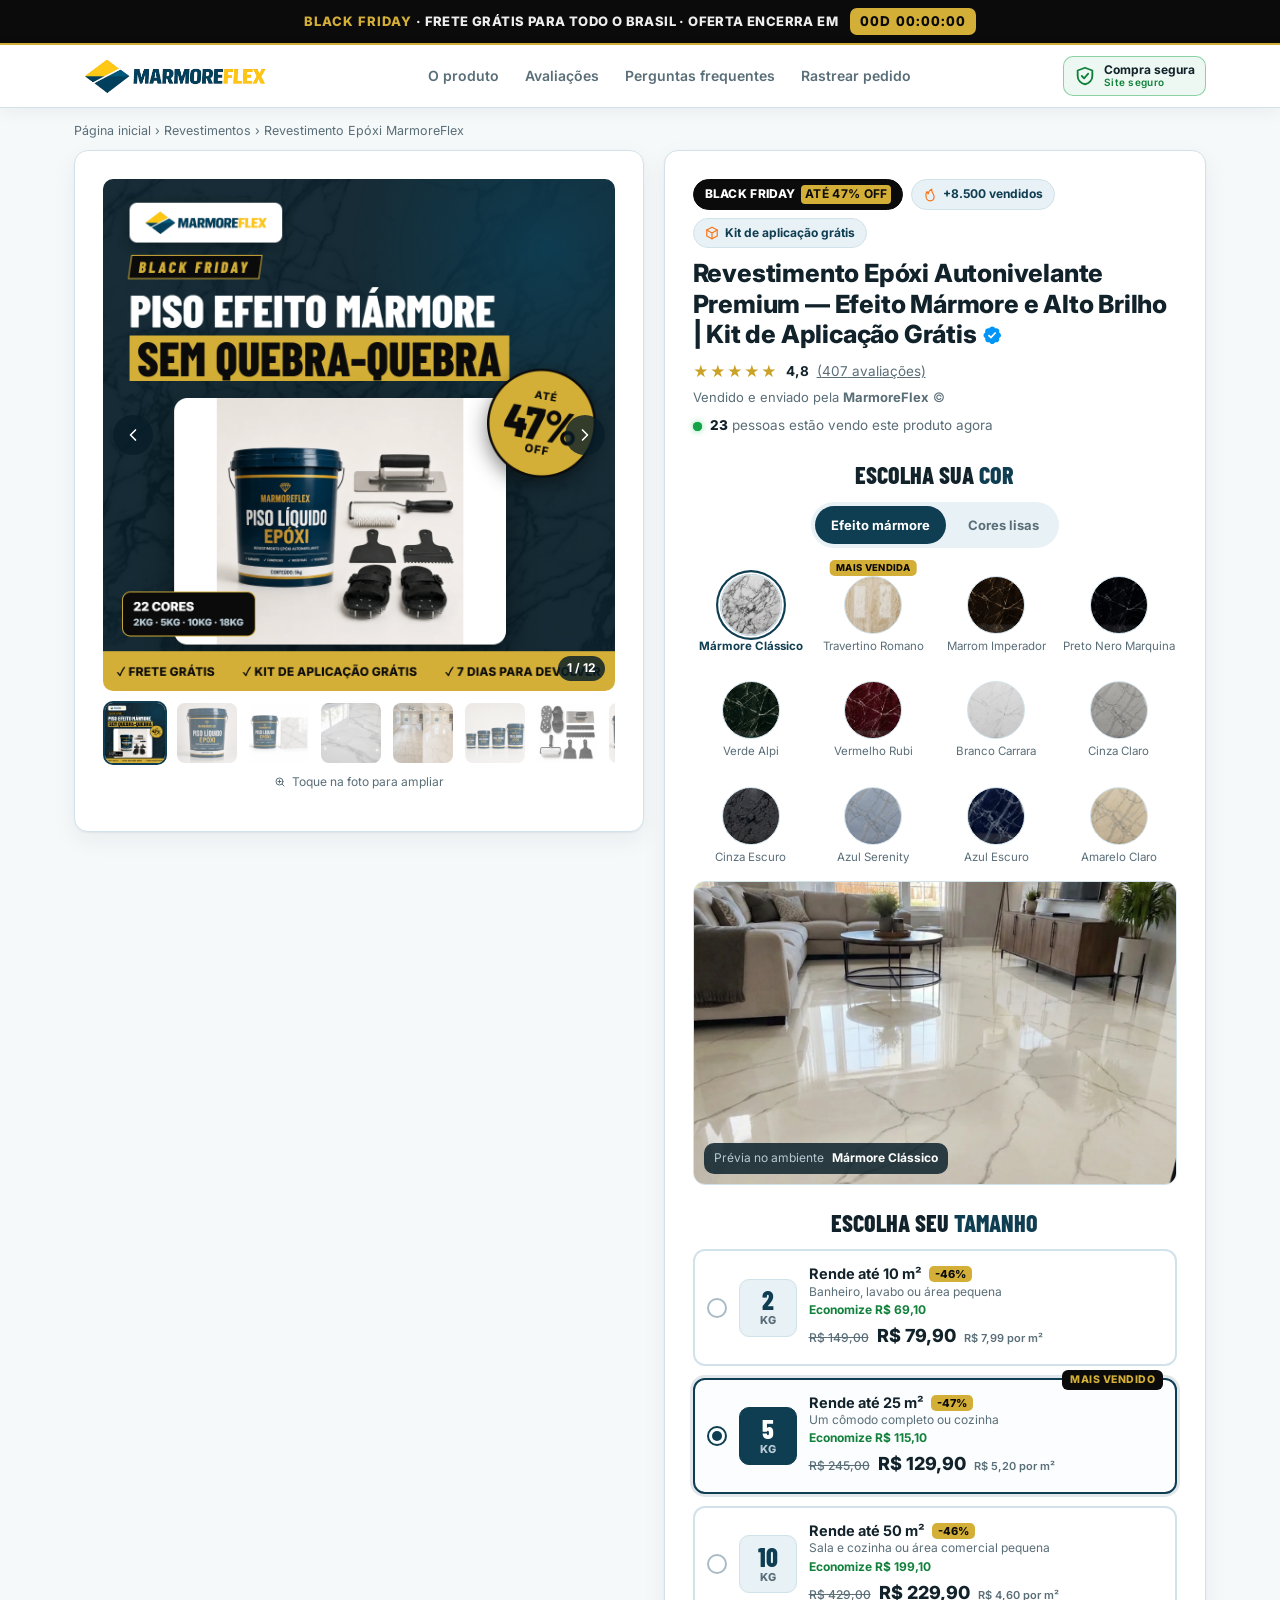
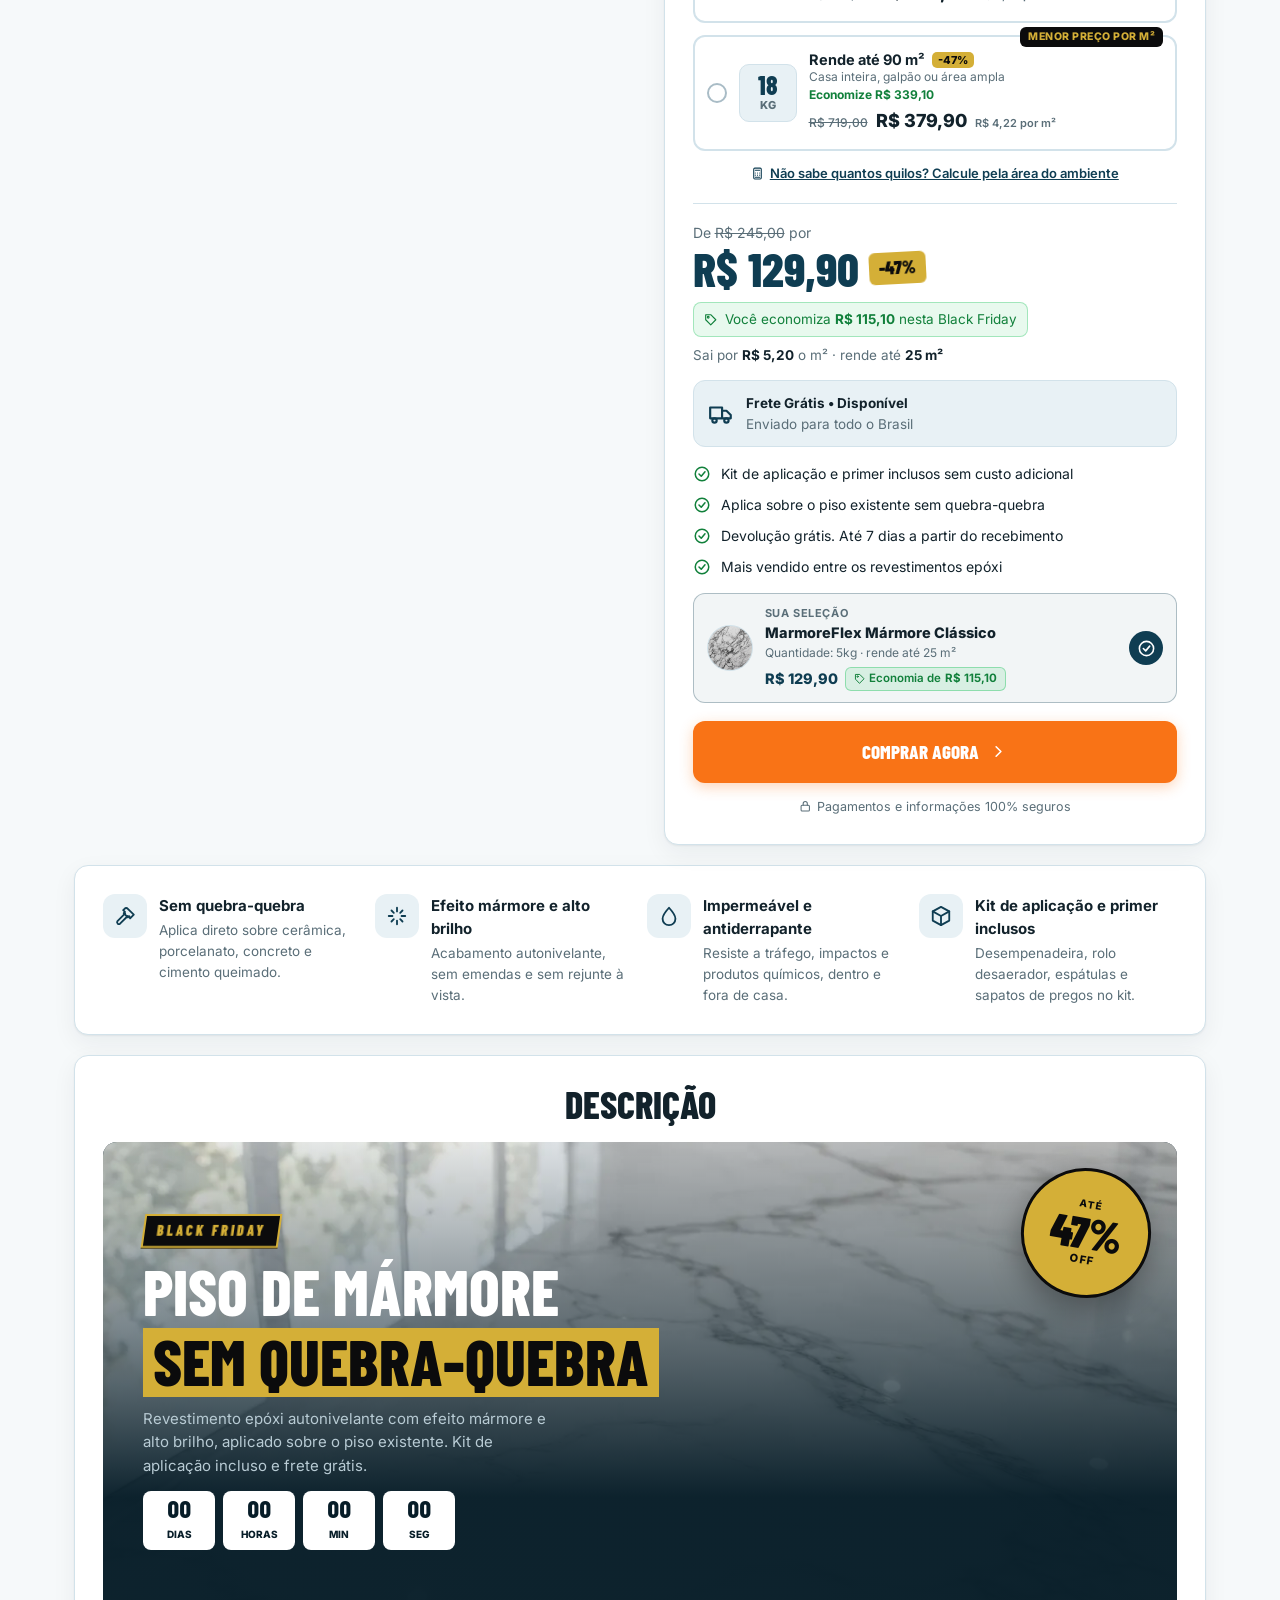
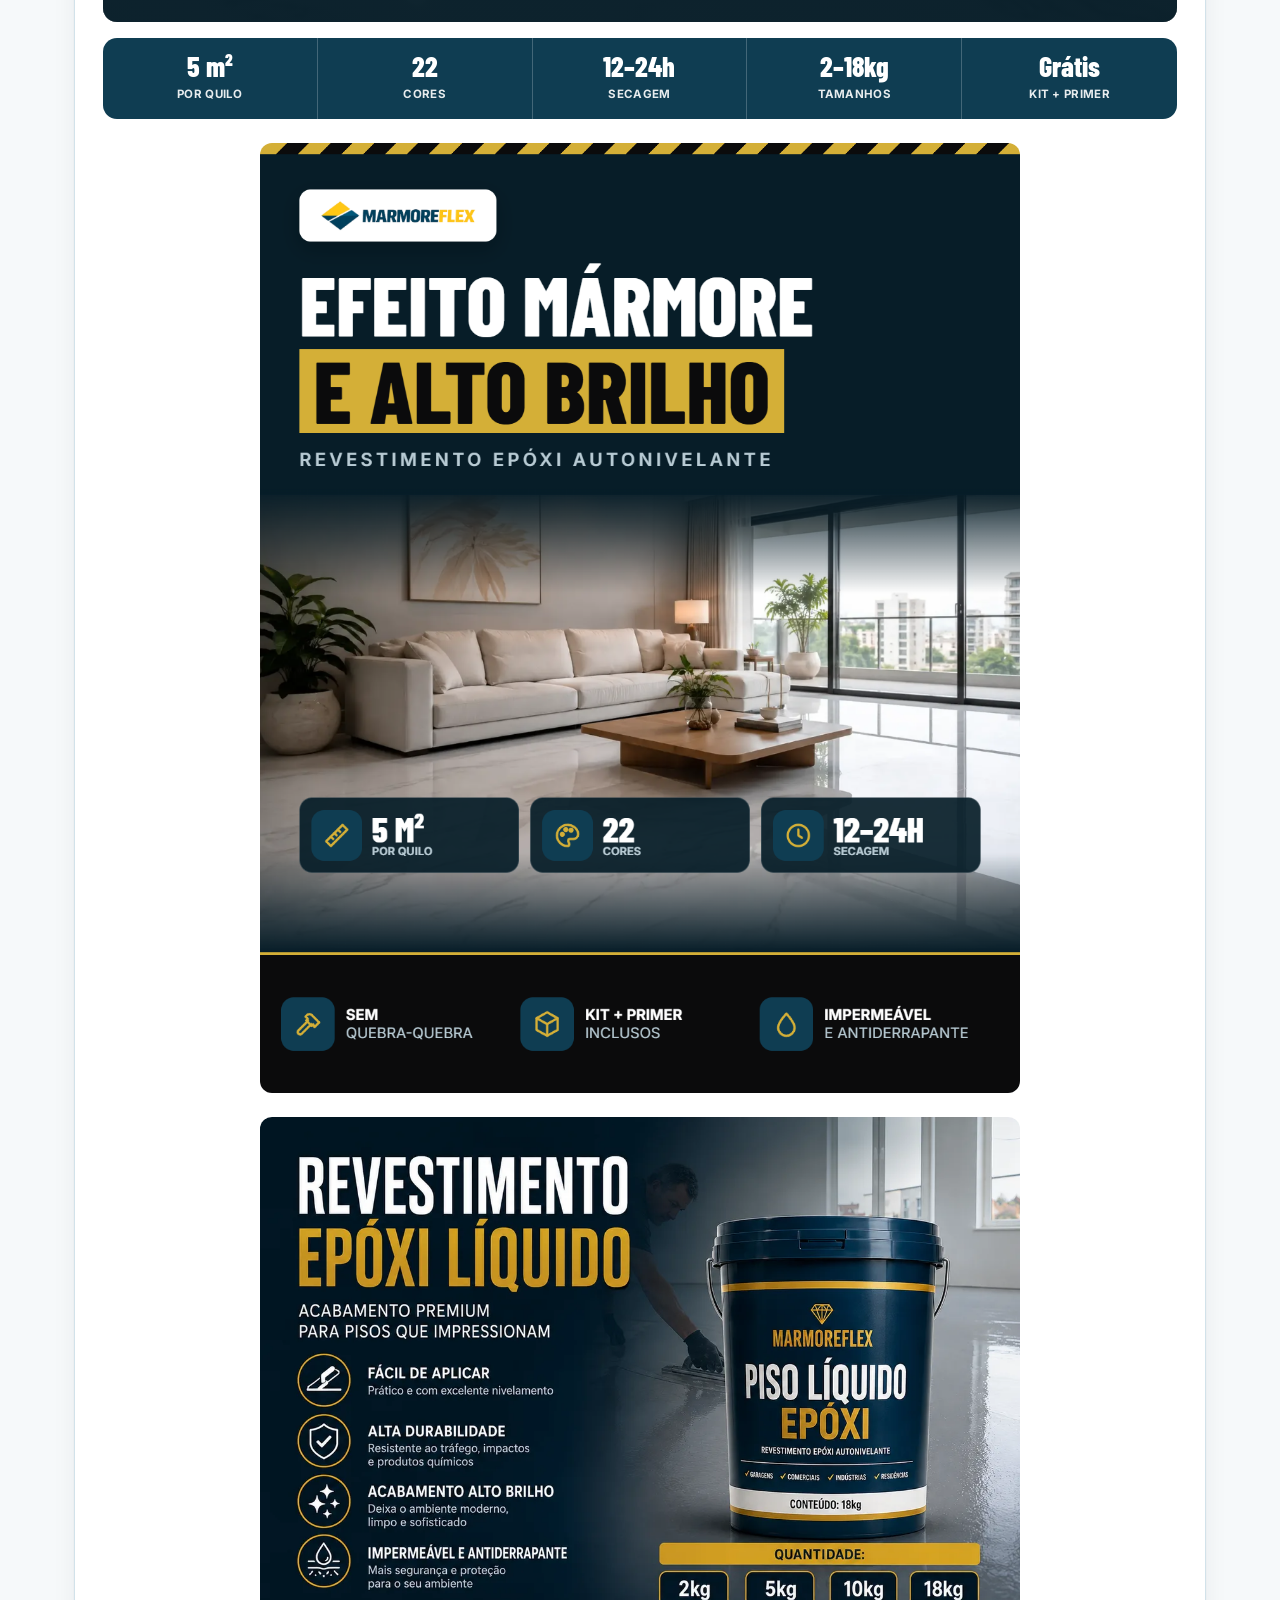
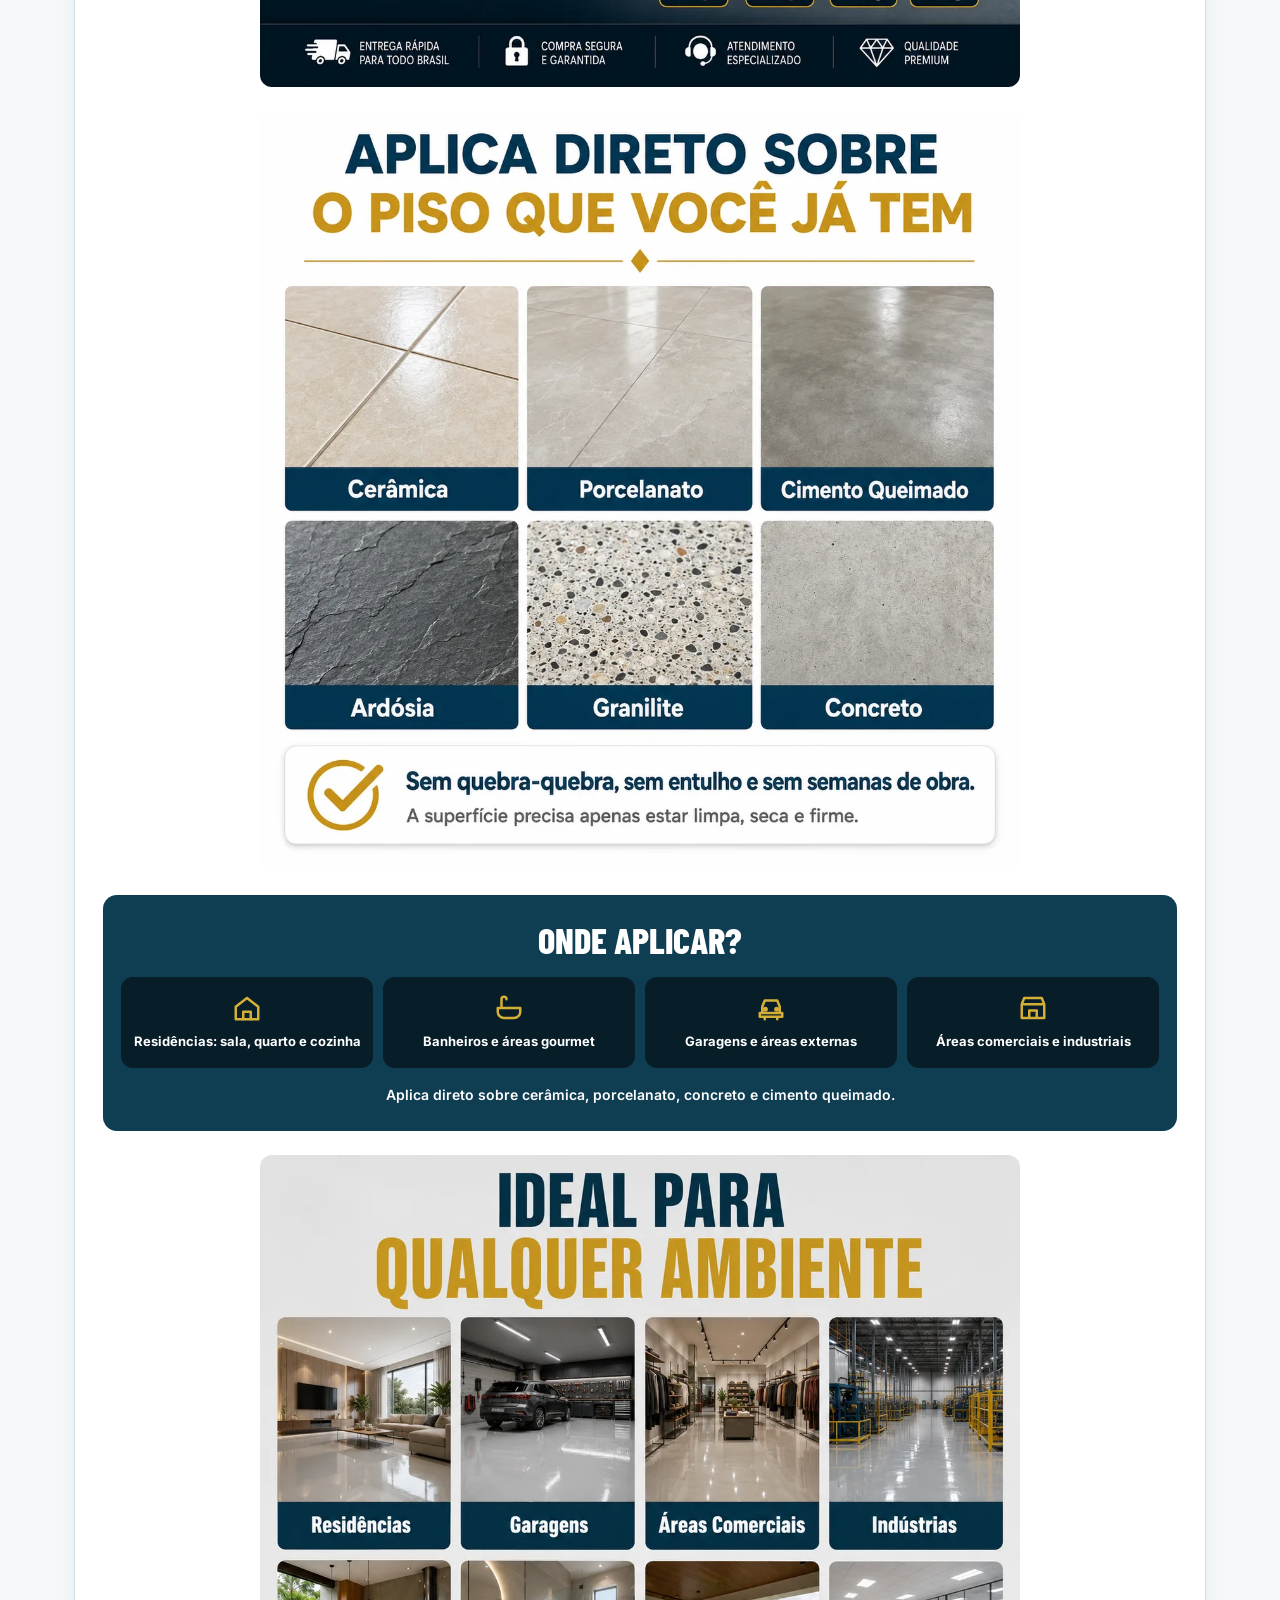
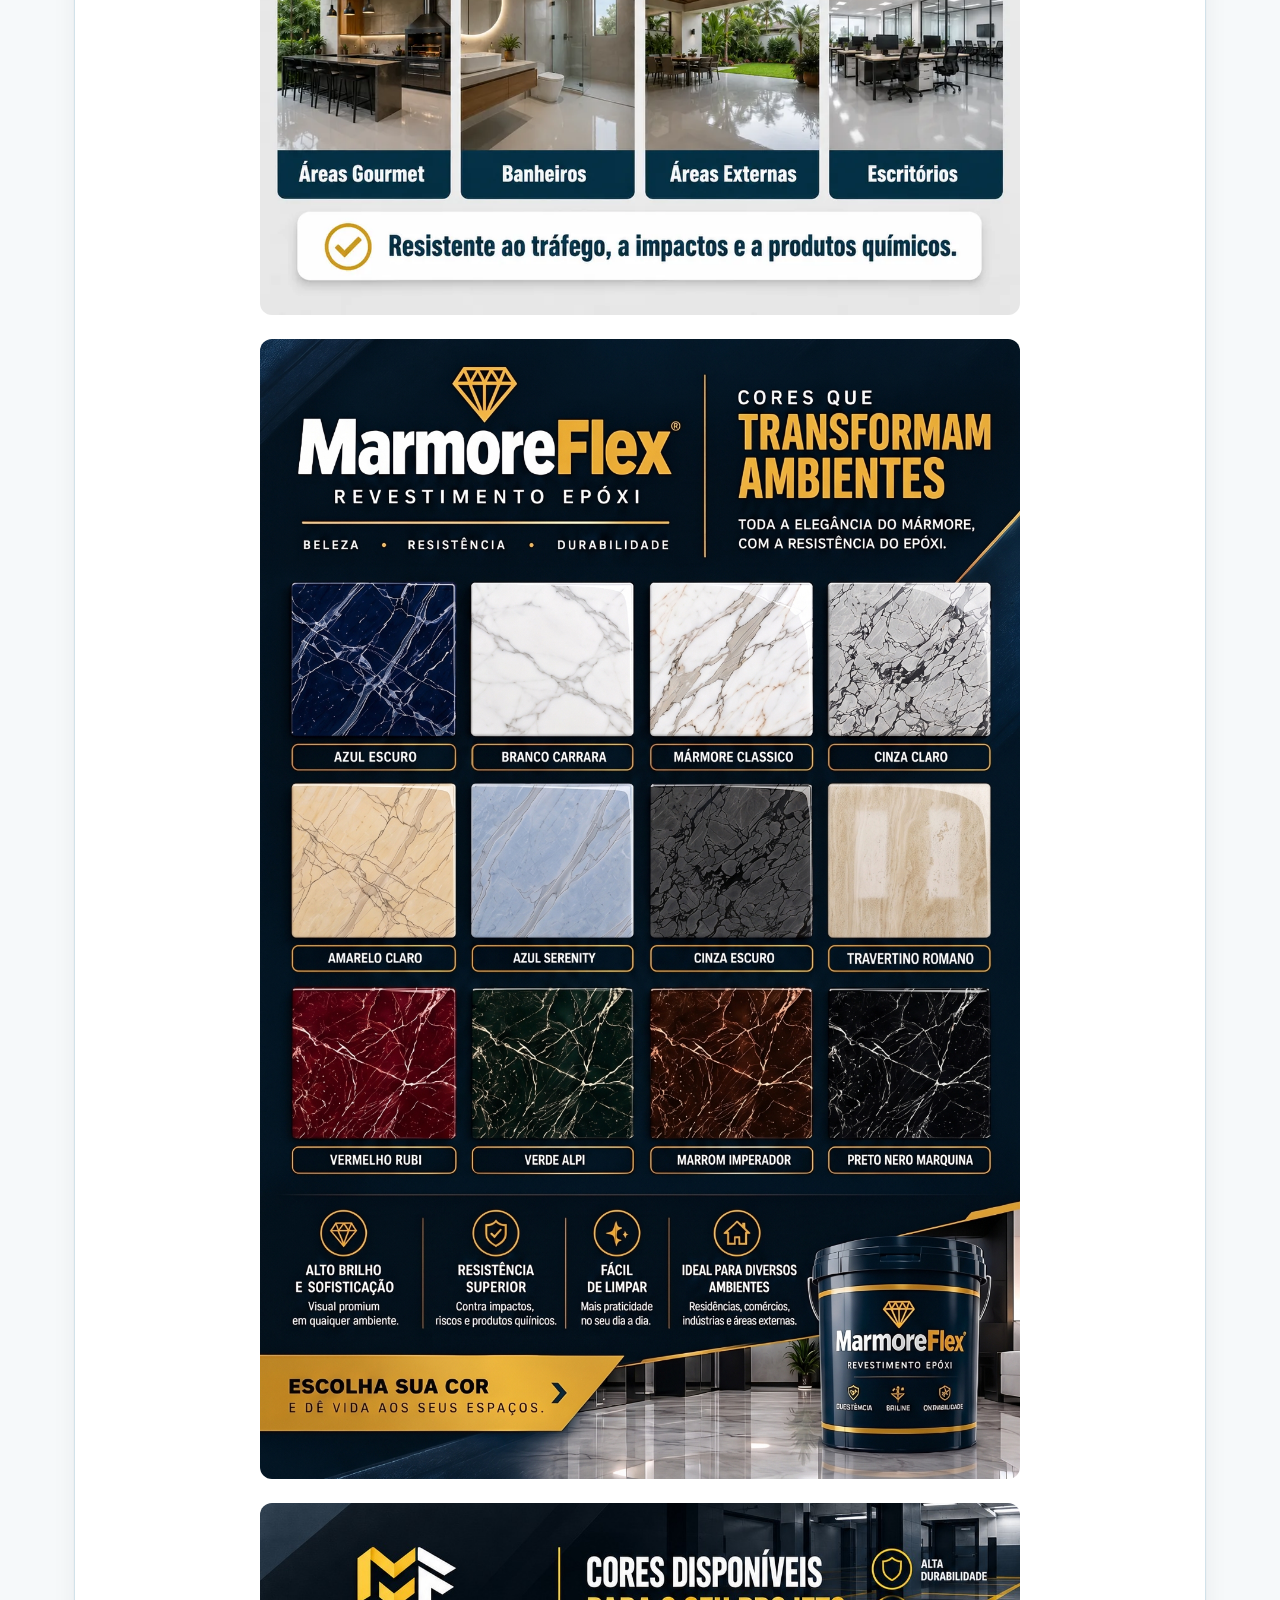
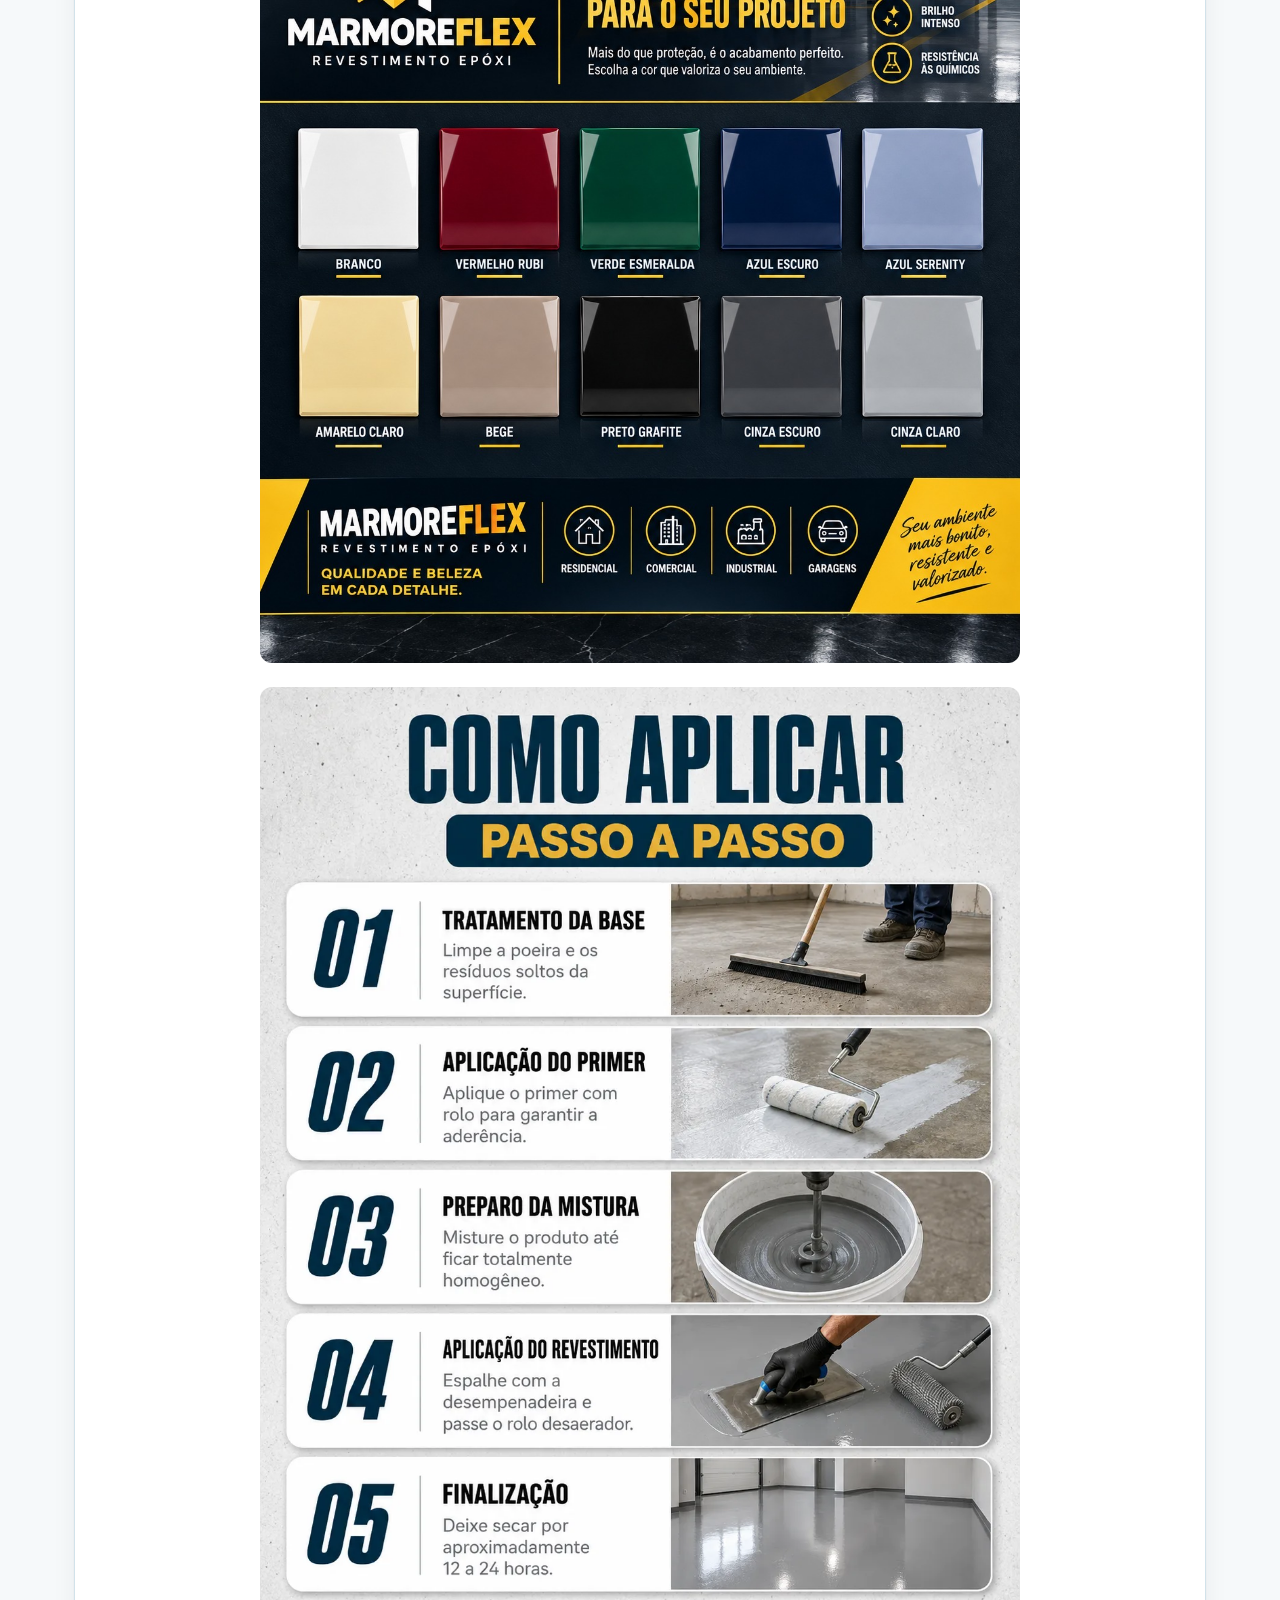
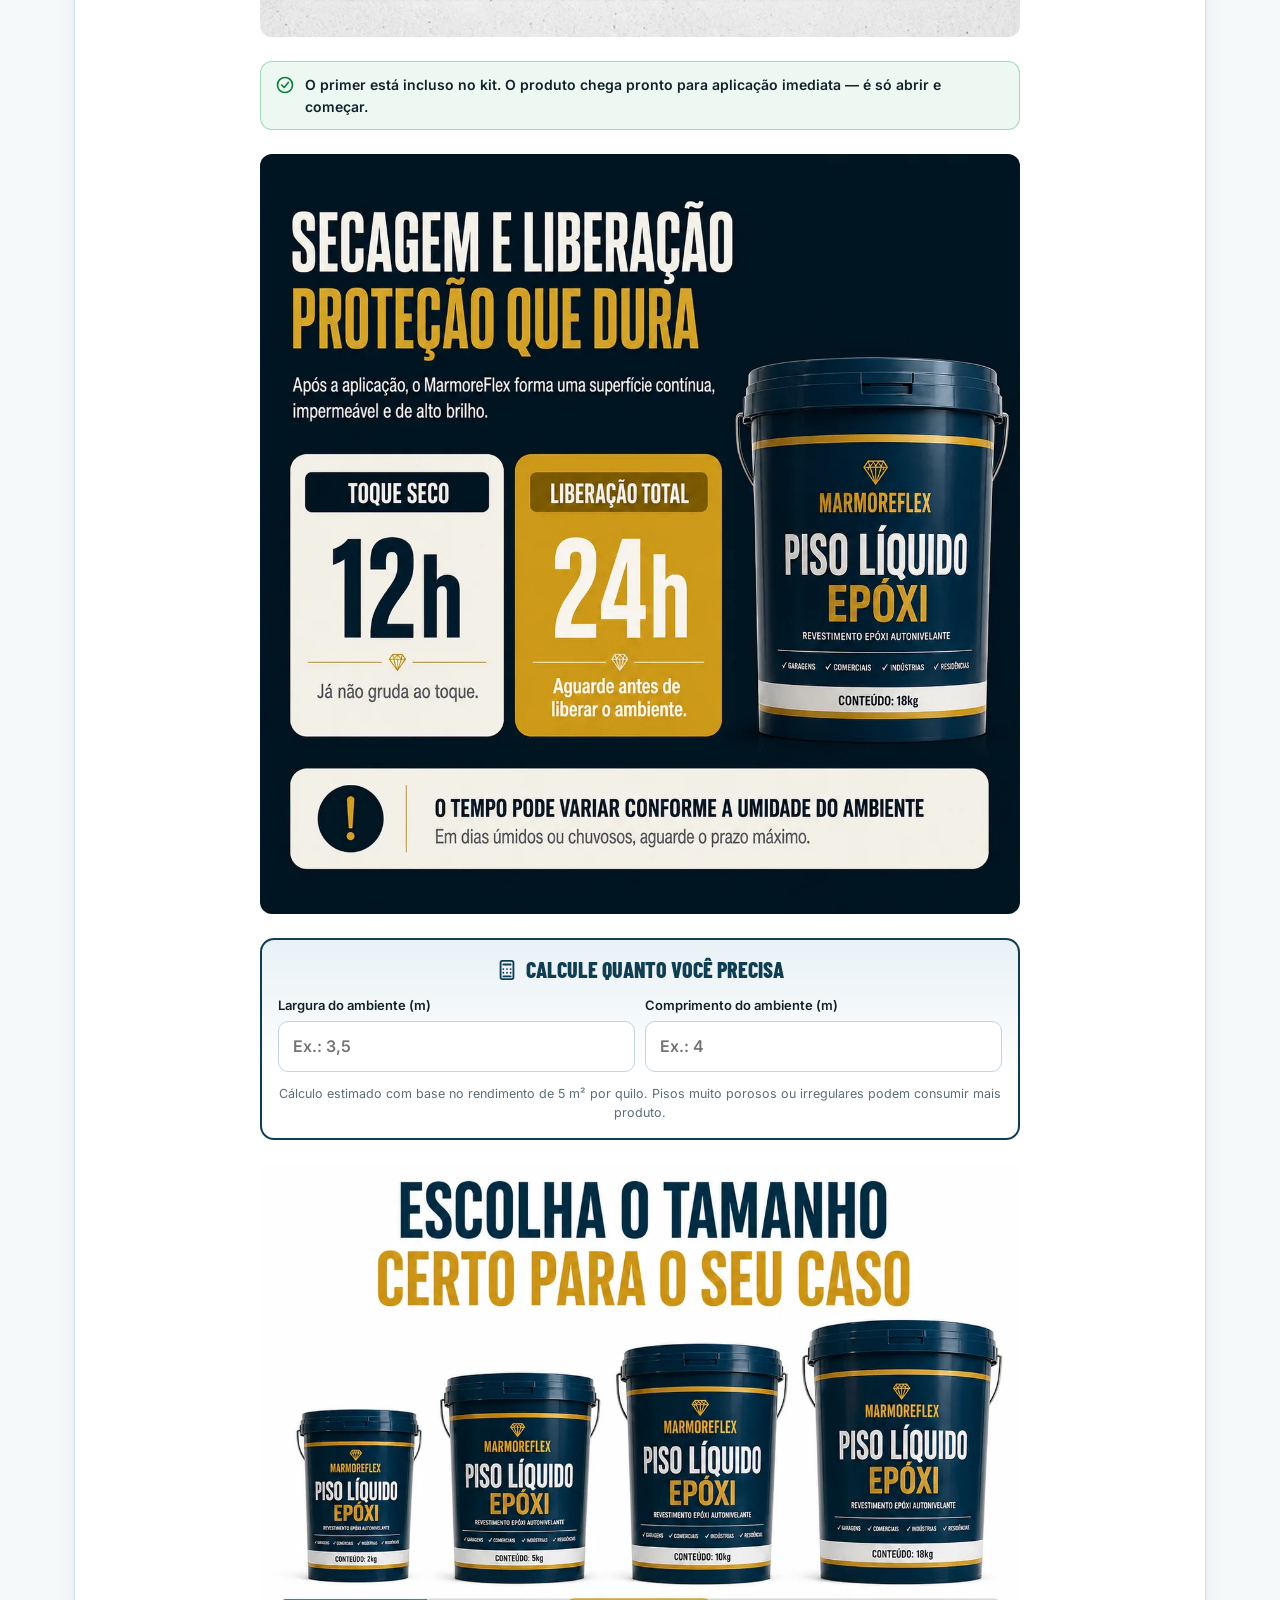
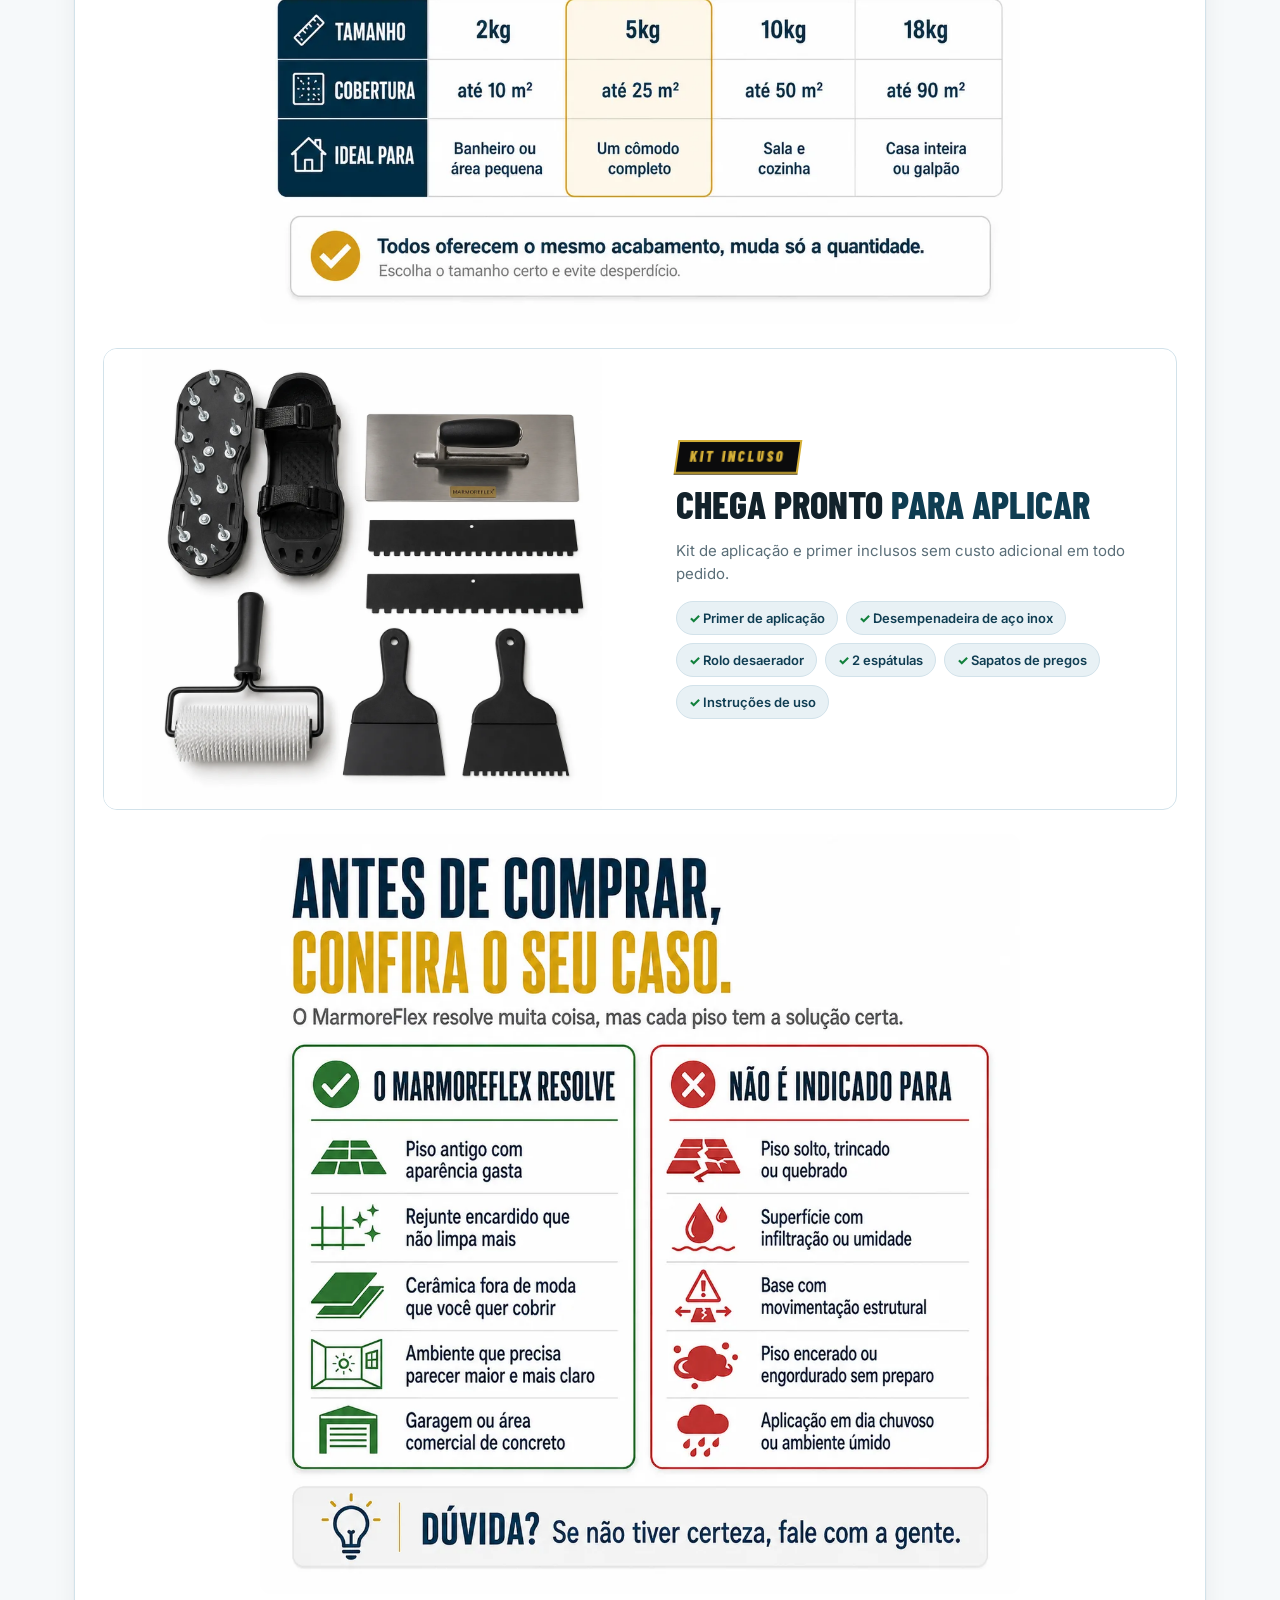
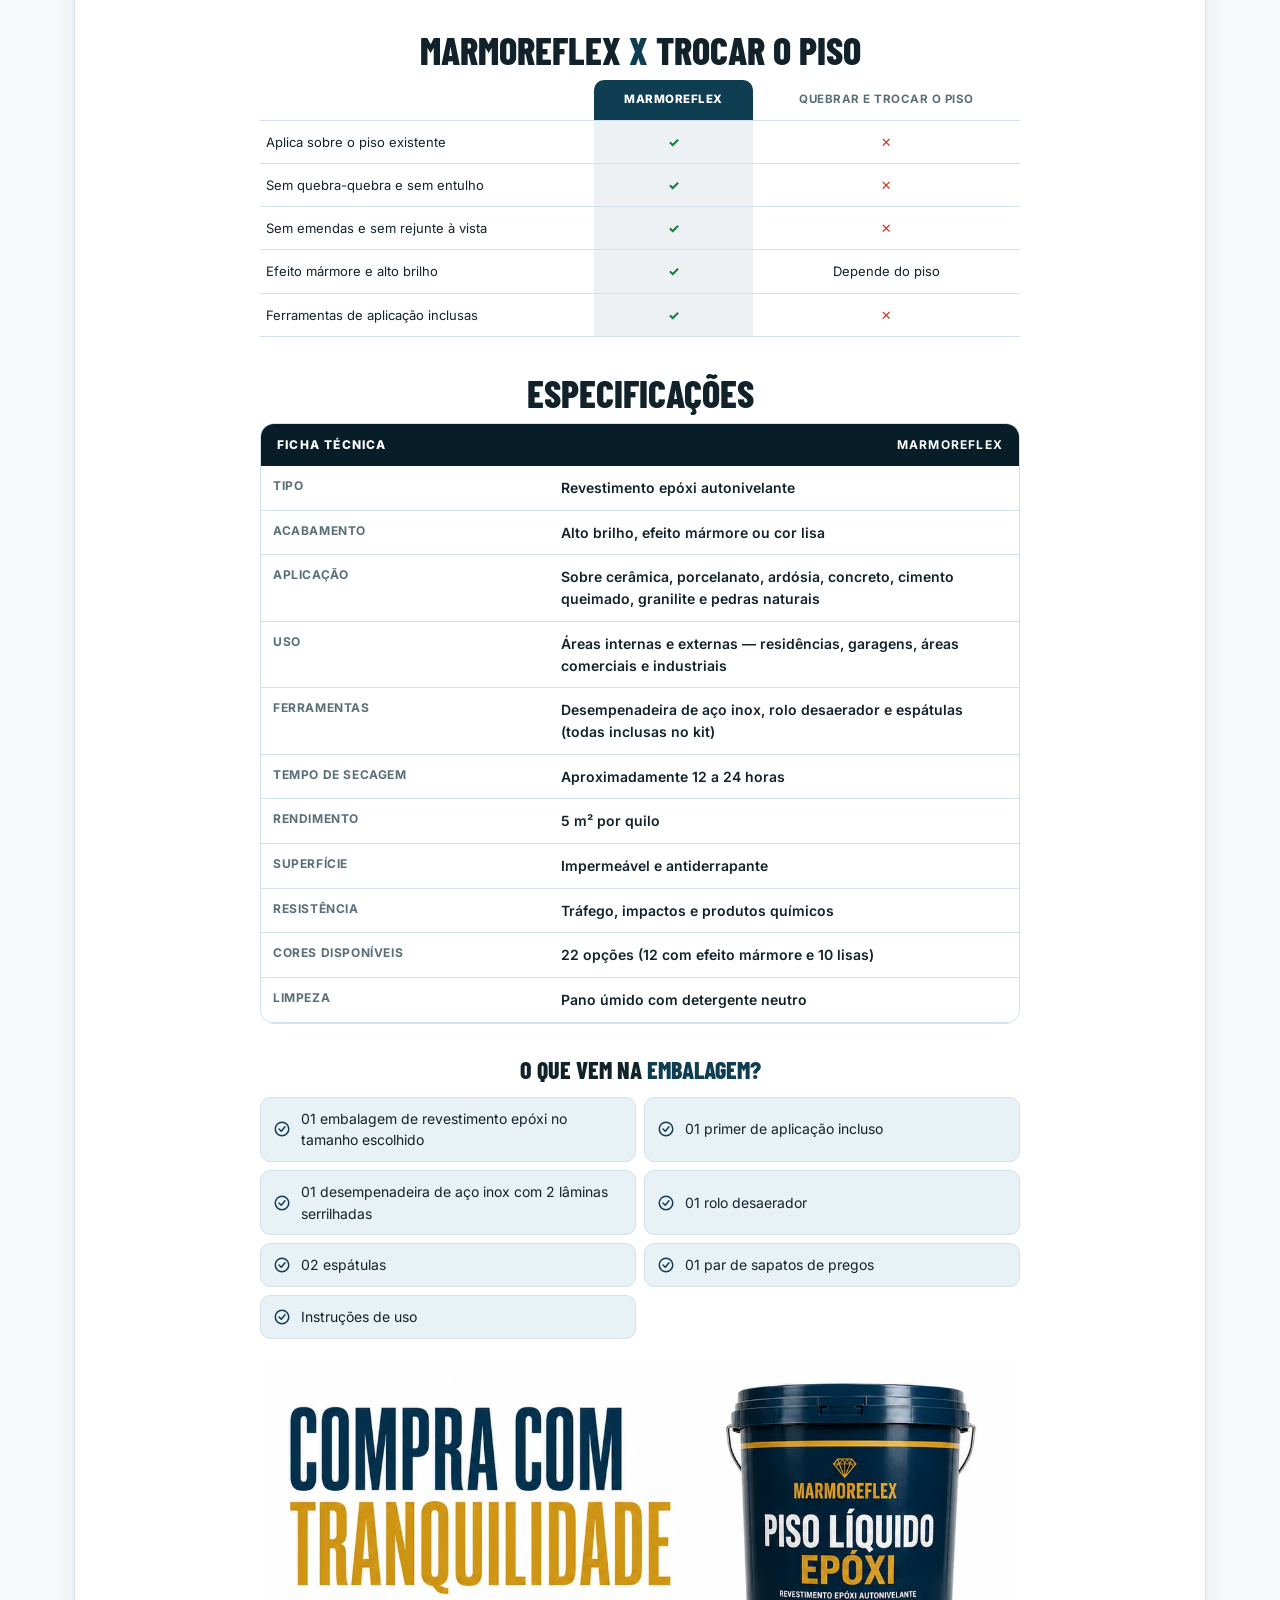
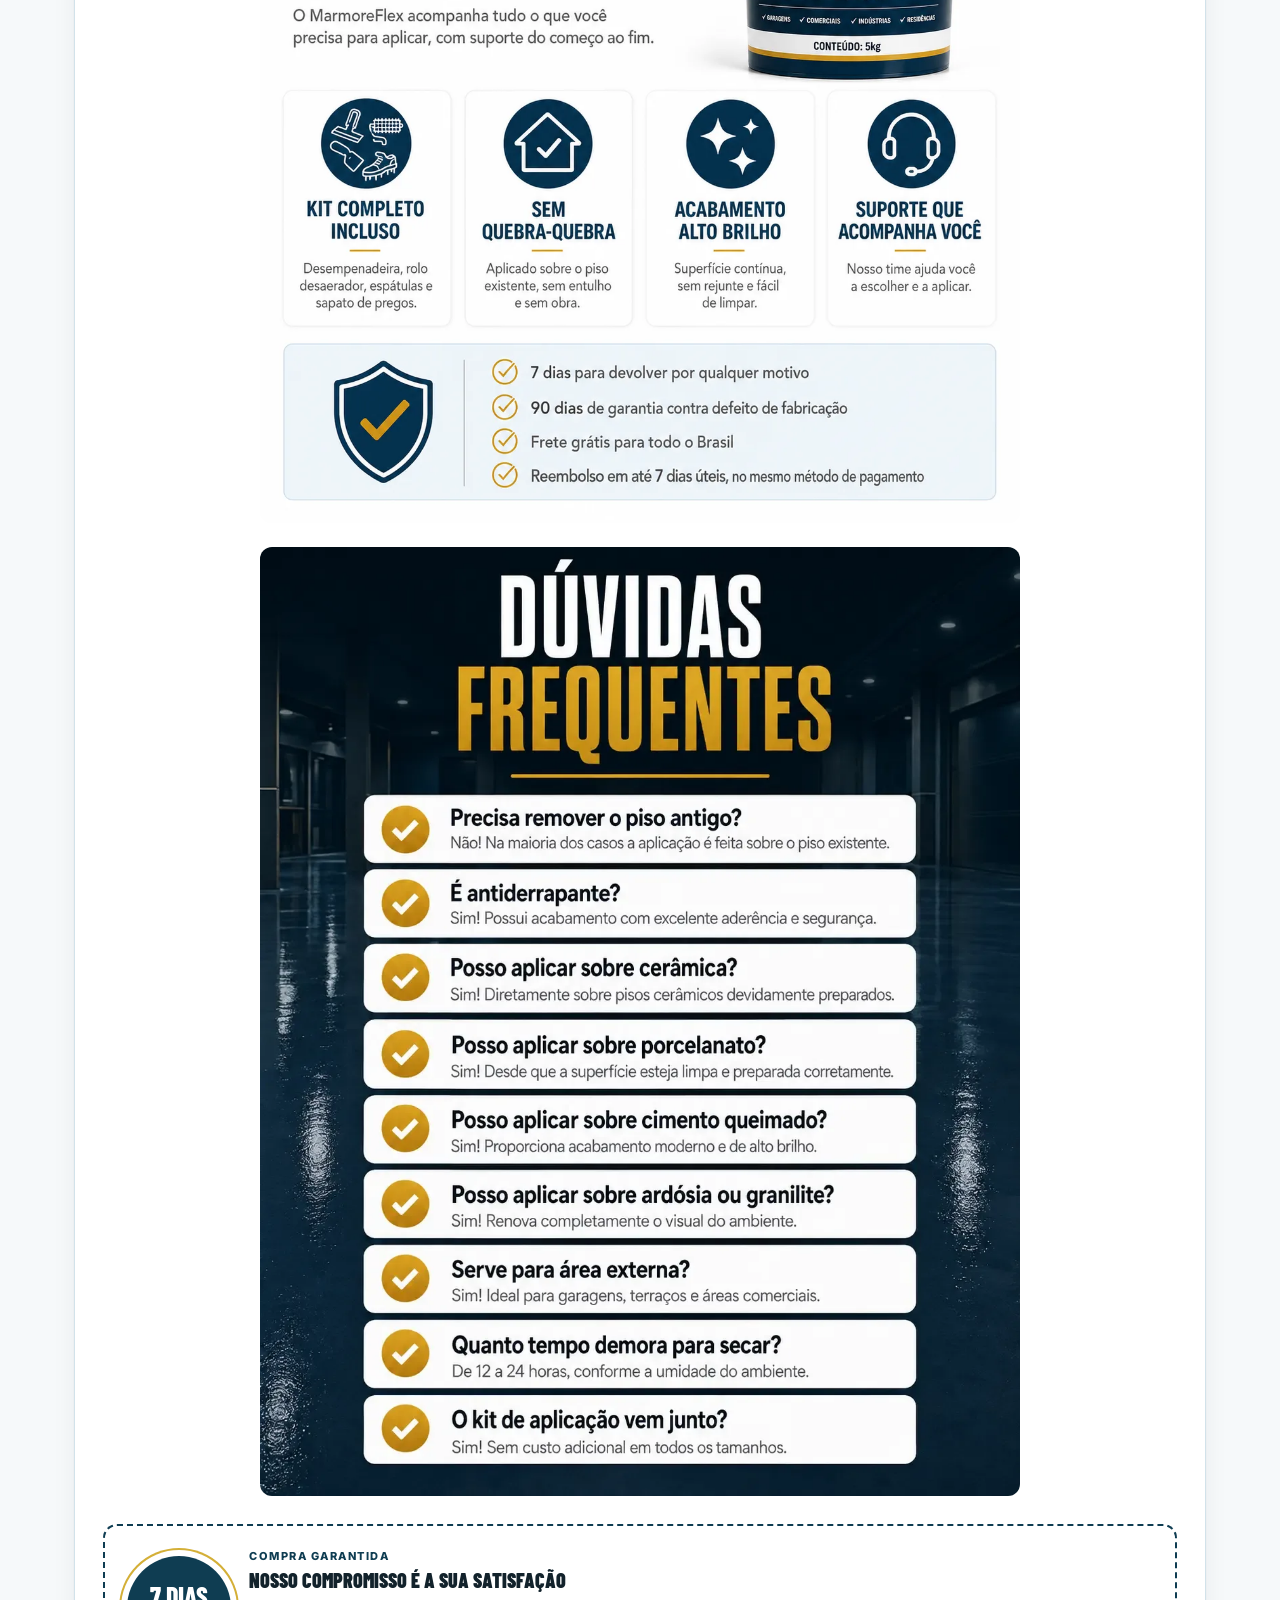
==== index.html @ a18c3cca "MarmoreFlex: loja Black Friday com a estrutura da Bruttus Site estático (HTML/CSS/JS) com a identida" ====
<!DOCTYPE html>
<html lang="pt-BR">
<head>
  <meta charset="utf-8">
  <meta name="viewport" content="width=device-width, initial-scale=1.0, viewport-fit=cover">
  <title>MarmoreFlex — Revestimento Epóxi Autonivelante Efeito Mármore e Alto Brilho | Black Friday — Frete Grátis</title>
  <meta name="description" content="Renove seu piso sem quebra-quebra. Revestimento epóxi autonivelante com efeito mármore e alto brilho, aplicado sobre o piso existente. Kit de aplicação incluso e frete grátis para todo o Brasil.">
  <meta name="author" content="MarmoreFlex">
  <meta name="theme-color" content="#0b0b0c">
  <link rel="icon" href="brand/favicon.png" type="image/png">
  <link rel="apple-touch-icon" href="brand/favicon.png">
  <link rel="canonical" href="https://www.marmoreflex.com.br/">
  <meta property="og:type" content="product">
  <meta property="og:site_name" content="MarmoreFlex">
  <meta property="og:locale" content="pt_BR">
  <meta property="og:title" content="MarmoreFlex — Revestimento Epóxi Autonivelante Efeito Mármore e Alto Brilho | Frete Grátis">
  <meta property="og:description" content="Renove seu piso sem quebra-quebra. Revestimento epóxi autonivelante com efeito mármore e alto brilho, aplicado sobre o piso existente. Kit de aplicação incluso e frete grátis para todo o Brasil.">
  <meta property="og:image" content="https://www.marmoreflex.com.br/images/banners/capa-produto.png">
  <meta name="twitter:card" content="summary_large_image">
  <link rel="preconnect" href="https://checkout.marmoreflex.com.br" crossorigin>
  <link rel="preconnect" href="https://fonts.googleapis.com">
  <link rel="preconnect" href="https://fonts.gstatic.com" crossorigin>
  <link href="https://fonts.googleapis.com/css2?family=Barlow+Condensed:wght@700;800&family=Inter:wght@400;500;600;700;800&display=swap" rel="stylesheet">
  <link rel="stylesheet" href="css/styles.css?v=1.0">
  <link rel="stylesheet" href="css/v2.css?v=1.0">
  <link rel="stylesheet" href="css/mf.css?v=1.0">
  <script type="application/ld+json">
  {
    "@context": "https://schema.org",
    "@type": "Product",
    "name": "Revestimento Epóxi Autonivelante MarmoreFlex",
    "image": ["https://www.marmoreflex.com.br/images/banners/capa-produto.png"],
    "description": "Revestimento epóxi autonivelante com efeito mármore e alto brilho, aplicado sobre o piso existente.",
    "brand": { "@type": "Brand", "name": "MarmoreFlex" },
    "offers": [
      { "@type": "Offer", "name": "2kg", "price": "79.90", "priceCurrency": "BRL", "availability": "https://schema.org/InStock", "url": "https://www.marmoreflex.com.br/" },
      { "@type": "Offer", "name": "5kg", "price": "129.90", "priceCurrency": "BRL", "availability": "https://schema.org/InStock", "url": "https://www.marmoreflex.com.br/" },
      { "@type": "Offer", "name": "10kg", "price": "229.90", "priceCurrency": "BRL", "availability": "https://schema.org/InStock", "url": "https://www.marmoreflex.com.br/" },
      { "@type": "Offer", "name": "18kg", "price": "379.90", "priceCurrency": "BRL", "availability": "https://schema.org/InStock", "url": "https://www.marmoreflex.com.br/" }
    ]
  }
  </script>

  <!-- ===== PIXELS / TAGS — mesmos do site atual (Meta Pixel + Microsoft Clarity + UTMify) ===== -->
  <!-- Meta Pixel Code -->
  <script>!function(f,b,e,v,n,t,s)
  {if(f.fbq)return;n=f.fbq=function(){n.callMethod?
  n.callMethod.apply(n,arguments):n.queue.push(arguments)};
  if(!f._fbq)f._fbq=n;n.push=n;n.loaded=!0;n.version='2.0';
  n.queue=[];t=b.createElement(e);t.async=!0;
  t.src=v;s=b.getElementsByTagName(e)[0];
  s.parentNode.insertBefore(t,s)}(window, document,'script',
  'https://connect.facebook.net/en_US/fbevents.js');
  fbq('init', '1000741552362305');
  fbq('track', 'PageView');</script>
  <noscript><img height="1" width="1" style="display:none" alt="" src="https://www.facebook.com/tr?id=1000741552362305&ev=PageView&noscript=1"></noscript>
  <!-- End Meta Pixel Code -->
  <!-- InitiateCheckout: disparado no botão "Finalizar pagamento" (js/app.js), com os mesmos parâmetros do site atual -->
  <!-- Microsoft Clarity -->
  <script>(function(c,l,a,r,i,t,y){c[a]=c[a]||function(){(c[a].q=c[a].q||[]).push(arguments)};t=l.createElement(r);t.async=1;t.src="https://www.clarity.ms/tag/"+i;y=l.getElementsByTagName(r)[0];y.parentNode.insertBefore(t,y);})(window, document, "clarity", "script", "ykej4va3ss");</script>
  <!-- UTMify -->
  <script src="https://cdn.utmify.com.br/scripts/utms/latest.js" data-utmify-prevent-xcod-sck data-utmify-prevent-subids async defer></script>
  <!-- ===== FIM DOS PIXELS ===== -->
</head>
<body>

<!-- Sprite de ícones (use: <svg class="icon"><use href="#i-nome"/></svg>) -->
<svg width="0" height="0" style="position:absolute" aria-hidden="true">
  <symbol id="i-menu" viewBox="0 0 24 24"><path d="M3 6h18M3 12h18M3 18h18"/></symbol>
  <symbol id="i-search" viewBox="0 0 24 24"><circle cx="11" cy="11" r="7"/><path d="m20 20-3.5-3.5"/></symbol>
  <symbol id="i-x" viewBox="0 0 24 24"><path d="M6 6l12 12M18 6 6 18"/></symbol>
  <symbol id="i-left" viewBox="0 0 24 24"><path d="m15 18-6-6 6-6"/></symbol>
  <symbol id="i-right" viewBox="0 0 24 24"><path d="m9 18 6-6-6-6"/></symbol>
  <symbol id="i-check" viewBox="0 0 24 24"><circle cx="12" cy="12" r="9"/><path d="m8 12 3 3 5-6"/></symbol>
  <symbol id="i-truck" viewBox="0 0 24 24"><path d="M2 6h11v10H2zM13 9h4l4 4v3h-8"/><circle cx="6" cy="18" r="2"/><circle cx="17" cy="18" r="2"/></symbol>
  <symbol id="i-shield" viewBox="0 0 24 24"><path d="M12 3 4 6v6c0 4.5 3.4 8.3 8 9 4.6-.7 8-4.5 8-9V6z"/><path d="m8.5 12 2.5 2.5 4.5-5"/></symbol>
  <symbol id="i-lock" viewBox="0 0 24 24"><rect x="4" y="10" width="16" height="11" rx="2"/><path d="M8 10V7a4 4 0 0 1 8 0v3"/></symbol>
  <symbol id="i-card" viewBox="0 0 24 24"><rect x="2" y="5" width="20" height="14" rx="2"/><path d="M2 10h20M6 15h4"/></symbol>
  <symbol id="i-headset" viewBox="0 0 24 24"><path d="M4 14v-2a8 8 0 0 1 16 0v2"/><rect x="2" y="14" width="4" height="6" rx="1"/><rect x="18" y="14" width="4" height="6" rx="1"/><path d="M20 20c0 1.5-2 2-5 2"/></symbol>
  <symbol id="i-award" viewBox="0 0 24 24"><circle cx="12" cy="9" r="6"/><path d="m8.5 14-1.5 8 5-3 5 3-1.5-8"/><path d="m10 9 1.5 1.5L14.5 7.5"/></symbol>
  <symbol id="i-tag" viewBox="0 0 24 24"><path d="M3 12V3h9l9 9-9 9z"/><circle cx="7.5" cy="7.5" r="1.5"/></symbol>
  <symbol id="i-box" viewBox="0 0 24 24"><path d="m12 2 9 5v10l-9 5-9-5V7z"/><path d="m3 7 9 5 9-5M12 12v10"/></symbol>
  <symbol id="i-pin" viewBox="0 0 24 24"><path d="M12 22s7-6.5 7-12a7 7 0 0 0-14 0c0 5.5 7 12 7 12z"/><circle cx="12" cy="10" r="2.5"/></symbol>
  <symbol id="i-refresh" viewBox="0 0 24 24"><path d="M3 12a9 9 0 0 1 15.5-6.3L21 8M21 3v5h-5M21 12a9 9 0 0 1-15.5 6.3L3 16M3 21v-5h5"/></symbol>
  <symbol id="i-zoom" viewBox="0 0 24 24"><circle cx="11" cy="11" r="7"/><path d="m20 20-3.5-3.5M11 8v6M8 11h6"/></symbol>
  <symbol id="i-camera" viewBox="0 0 24 24"><path d="M3 8a2 2 0 0 1 2-2h2l2-2h6l2 2h2a2 2 0 0 1 2 2v10a2 2 0 0 1-2 2H5a2 2 0 0 1-2-2z"/><circle cx="12" cy="13" r="3.5"/></symbol>
  <symbol id="i-badge" viewBox="0 0 24 24"><path d="m12 2 2.4 2.2 3.2-.4.9 3.1 2.8 1.6-1.2 3 1.2 3-2.8 1.6-.9 3.1-3.2-.4L12 22l-2.4-2.2-3.2.4-.9-3.1-2.8-1.6 1.2-3-1.2-3 2.8-1.6.9-3.1 3.2.4z"/><path d="m8.5 12 2.5 2.5 4.5-5"/></symbol>
  <symbol id="i-chevron" viewBox="0 0 24 24"><path d="m6 9 6 6 6-6"/></symbol>
  <symbol id="i-fire" viewBox="0 0 24 24"><path d="M12 22c4 0 7-2.7 7-7 0-5-5-7-4-13-4 2-6 5-6 8-1-1-2-2-2-4-2 2-2 5-2 7 0 5 3 9 7 9z"/></symbol>
  <symbol id="i-clock" viewBox="0 0 24 24"><circle cx="12" cy="12" r="9"/><path d="M12 7v5l3 2"/></symbol>
  <symbol id="i-hammer" viewBox="0 0 24 24"><path d="m15 12-8.4 8.4a2 2 0 0 1-2.8-2.8L12.2 9.2"/><path d="m17.6 14.6 4-4-6.2-6.2a3 3 0 0 0-4.2 0L10 5.6l2 2-1.4 1.4 4.6 4.6 1.4-1.4z"/></symbol>
  <symbol id="i-sparkle" viewBox="0 0 24 24"><path d="M12 3v4M12 17v4M3 12h4M17 12h4M6 6l2.5 2.5M15.5 15.5 18 18M6 18l2.5-2.5M15.5 8.5 18 6"/></symbol>
  <symbol id="i-drop" viewBox="0 0 24 24"><path d="M12 3s7 7.6 7 12a7 7 0 0 1-14 0c0-4.4 7-12 7-12z"/></symbol>
  <symbol id="i-home" viewBox="0 0 24 24"><path d="m3 11 9-7 9 7v10H3z"/><path d="M9 21v-6h6v6"/></symbol>
  <symbol id="i-store" viewBox="0 0 24 24"><path d="M3 9 5 4h14l2 5M3 9v11h18V9M3 9h18M9 20v-6h6v6"/></symbol>
  <symbol id="i-car" viewBox="0 0 24 24"><path d="M5 16V11l2-5h10l2 5v5M3 16h18v3H3zM7 19v2M17 19v2"/><circle cx="7.5" cy="13" r="1"/><circle cx="16.5" cy="13" r="1"/></symbol>
  <symbol id="i-bath" viewBox="0 0 24 24"><path d="M3 12h18v3a5 5 0 0 1-5 5H8a5 5 0 0 1-5-5zM6 12V5a2 2 0 0 1 4 0"/></symbol>
  <symbol id="i-ruler" viewBox="0 0 24 24"><path d="M3 17 17 3l4 4L7 21z"/><path d="m7 13 2 2M10 10l2 2M13 7l2 2"/></symbol>
  <symbol id="i-calc" viewBox="0 0 24 24"><rect x="5" y="2" width="14" height="20" rx="2"/><path d="M8 6h8M8 11h.01M12 11h.01M16 11h.01M8 15h.01M12 15h.01M16 15h.01M8 19h8"/></symbol>
  <symbol id="i-mail" viewBox="0 0 24 24"><rect x="3" y="5" width="18" height="14" rx="2"/><path d="m3 7 9 6 9-6"/></symbol>
  <symbol id="i-pix" viewBox="0 0 24 24"><path d="M12 2.5 21.5 12 12 21.5 2.5 12z"/><path d="m7.5 12 3 3 6-6"/></symbol>
</svg>

<!-- ============ BARRA DE CONTAGEM ============ -->
<div class="topbar" role="note">
  <span class="topbar-text"><span class="bf-word" data-campaign>BLACK FRIDAY</span> · Frete grátis para todo o Brasil · Oferta encerra em</span>
  <span class="timer" data-countdown-inline>00d 00:00:00</span>
</div>

<!-- ============ HEADER ============ -->
<header class="header">
  <div class="container">
    <button class="icon-btn menu-btn" aria-label="Abrir menu" data-open-drawer><svg class="icon"><use href="#i-menu"/></svg></button>
    <a class="logo" href="index.html" aria-label="MarmoreFlex — página inicial">
      <img src="brand/marmoreflex-logo-horizontal-bf.webp" alt="MarmoreFlex — Revestimento Epóxi Autonivelante" width="775" height="184">
    </a>
    <nav class="nav-desktop" aria-label="Principal">
      <a href="#descricao">O produto</a>
      <a href="#avaliacoes">Avaliações</a>
      <a href="#faq">Perguntas frequentes</a>
      <a href="politicas.html#rastreio">Rastrear pedido</a>
    </nav>
    <div class="header-actions">
      <button class="secure-btn" type="button" data-open-security aria-haspopup="dialog" aria-label="Ver informações de segurança da compra">
        <svg class="icon"><use href="#i-shield"/></svg>
        <span><b>Compra segura</b><small>Site seguro</small></span>
      </button>
    </div>
  </div>
</header>

<!-- Menu lateral (mobile) -->
<div class="drawer" data-drawer aria-hidden="true">
  <div class="drawer-backdrop" data-close-drawer></div>
  <aside class="drawer-panel" role="dialog" aria-label="Menu">
    <button class="icon-btn" aria-label="Fechar menu" data-close-drawer style="margin-left:auto"><svg class="icon"><use href="#i-x"/></svg></button>
    <nav>
      <a href="#produto" data-close-drawer>Página inicial</a>
      <a href="#descricao" data-close-drawer>O produto</a>
      <a href="#avaliacoes" data-close-drawer>Avaliações</a>
      <a href="#faq" data-close-drawer>Perguntas frequentes</a>
      <a href="politicas.html#rastreio">Rastreie sua encomenda</a>
      <a href="politicas.html#contato">Fale conosco</a>
    </nav>
    <h4>Políticas</h4>
    <nav>
      <a href="politicas.html#garantia">Termo de Garantia</a>
      <a href="politicas.html#privacidade">Política de Privacidade</a>
      <a href="politicas.html#termos">Termos de Uso</a>
      <a href="politicas.html#troca">Política de Troca e Devolução</a>
      <a href="politicas.html#reembolso">Política de Reembolso e Estorno</a>
    </nav>
  </aside>
</div>

<main class="container" id="produto">
  <div class="breadcrumb"><a href="index.html">Página inicial</a> › <a href="#descricao">Revestimentos</a> › Revestimento Epóxi MarmoreFlex</div>

  <!-- ============ TOPO DO PRODUTO ============ -->
  <div class="product-top">
    <section class="card gallery" aria-label="Fotos do produto">
      <div class="gallery-main">
        <div class="gallery-track" data-gallery-track></div>
        <button class="gallery-arrow prev" aria-label="Foto anterior" data-gallery-prev><svg class="icon"><use href="#i-left"/></svg></button>
        <button class="gallery-arrow next" aria-label="Próxima foto" data-gallery-next><svg class="icon"><use href="#i-right"/></svg></button>
        <span class="gallery-counter" data-gallery-counter>1 / 12</span>
      </div>
      <div class="gallery-thumbs" data-gallery-thumbs></div>
      <p class="gallery-hint"><svg class="icon"><use href="#i-zoom"/></svg> Toque na foto para ampliar</p>
    </section>

    <section class="card buybox" id="comprar" aria-label="Comprar">
      <div class="pills">
        <span class="pill bf">BLACK FRIDAY <b data-discount-label>ATÉ 47% OFF</b></span>
        <span class="pill"><svg class="icon"><use href="#i-fire"/></svg> <span>+<span data-sold>8.500</span> vendidos</span></span>
        <span class="pill"><svg class="icon"><use href="#i-box"/></svg> Kit de aplicação grátis</span>
      </div>
      <h1 data-title>Revestimento Epóxi Autonivelante Premium — Efeito Mármore e Alto Brilho | Kit de Aplicação Grátis</h1>
      <div class="rating-line"><span class="stars" aria-hidden="true">★★★★★</span> <b data-rating>4,8</b> <a href="#avaliacoes">(<span data-rating-count>407</span> avaliações)</a></div>
      <p class="sold-by">Vendido e enviado pela <b>MarmoreFlex</b> ©</p>

      <div class="live-visitors" aria-live="polite">
        <span class="live-pulse-dot" aria-hidden="true"></span>
        <span class="live-visitors-text"><b data-live-count>27</b> pessoas estão vendo este produto agora</span>
      </div>

      <!-- Cor -->
      <h2 class="subhead" id="cores">Escolha sua <span>cor</span></h2>
      <div class="color-tabs" role="tablist" aria-label="Tipo de cor" data-color-tabs></div>
      <div class="swatches" data-swatches></div>
      <figure class="floor-preview">
        <img data-floor-preview src="images/previews/marmore-classico.webp" alt="Simulação do piso MarmoreFlex Mármore Clássico aplicado em um ambiente" width="800" height="500">
        <figcaption><span>Prévia no ambiente</span> <b data-floor-caption>Mármore Clássico</b></figcaption>
      </figure>

      <!-- Tamanho -->
      <h2 class="subhead" id="ofertas">Escolha seu <span>tamanho</span></h2>
      <div class="offers" role="radiogroup" aria-label="Tamanhos" data-offers></div>
      <a class="calc-link" href="#calculadora"><svg class="icon"><use href="#i-calc"/></svg> Não sabe quantos quilos? Calcule pela área do ambiente</a>

      <div class="price-block">
        <div class="price-old">De <s data-compare>R$ 245,00</s> por</div>
        <div class="price-row">
          <span class="price-now" data-price>R$ 129,90</span>
          <span class="price-off" data-off>-47%</span>
        </div>
        <div class="save-line"><svg class="icon"><use href="#i-tag"/></svg> <span>Você economiza <b data-save>R$ 115,10</b> nesta Black Friday</span></div>
        <div class="price-m2">Sai por <b data-per-m2>R$ 5,20</b> o m² · rende até <b data-m2>25 m²</b></div>
      </div>

      <div class="ship-box">
        <svg class="icon"><use href="#i-truck"/></svg>
        <div><b>Frete Grátis • Disponível</b><span>Enviado para todo o Brasil</span></div>
      </div>

      <ul class="checks" data-highlights></ul>

      <div class="selection" data-selection aria-live="polite"></div>

      <a class="btn-buy" href="#" data-buy>Comprar agora <svg class="icon"><use href="#i-right"/></svg></a>
      <div class="secure-line"><svg class="icon"><use href="#i-lock"/></svg> Pagamentos e informações 100% seguros</div>
    </section>
  </div>

  <!-- ============ BENEFÍCIOS ============ -->
  <section class="card section features" data-features aria-label="Benefícios"></section>

  <!-- ============ DESCRIÇÃO ============ -->
  <section class="card section stack" id="descricao">
    <h2 class="section-title">Descrição</h2>

    <!-- Banner Black Friday -->
    <div class="bnr bnr-hero">
      <div class="bnr-photo"><img src="images/produto/galeria-05-piso-marmore.webp" alt="Piso epóxi acabado com efeito mármore e alto brilho refletindo a luz" loading="lazy"></div>
      <div class="bnr-off"><div><small>ATÉ</small><b>47%</b><small>OFF</small></div></div>
      <div class="bnr-content">
        <span class="bf-tag">BLACK FRIDAY</span>
        <h2>Piso de mármore<span>sem quebra-quebra</span></h2>
        <p>Revestimento epóxi autonivelante com efeito mármore e alto brilho, aplicado sobre o piso existente. Kit de aplicação incluso e frete grátis.</p>
        <div class="countdown" data-countdown aria-label="Tempo restante da oferta"></div>
      </div>
    </div>

    <!-- Faixa de especificações -->
    <div class="bnr-specs" aria-label="Especificações principais">
      <div><b>5 m²</b><small>por quilo</small></div>
      <div><b>22</b><small>cores</small></div>
      <div><b>12–24h</b><small>secagem</small></div>
      <div><b>2–18kg</b><small>tamanhos</small></div>
      <div><b>Grátis</b><small>kit + primer</small></div>
    </div>

    <img class="desc-img" src="images/banners/banner-principal.png" alt="MarmoreFlex Black Friday: efeito mármore e alto brilho, 5 m² por quilo, 22 cores, secagem de 12 a 24 horas, sem quebra-quebra, kit e primer inclusos" loading="lazy">
    <img class="desc-img" src="images/descricao/desc-01-banner.webp" alt="Revestimento epóxi líquido MarmoreFlex — acabamento premium, fácil de aplicar, alta durabilidade, alto brilho, impermeável e antiderrapante, nos tamanhos 2kg, 5kg, 10kg e 18kg" loading="lazy">
    <img class="desc-img" src="images/descricao/desc-03-superficies.webp" alt="O MarmoreFlex aplica direto sobre o piso que você já tem: cerâmica, porcelanato, cimento queimado, ardósia, granilite e concreto" loading="lazy">

    <!-- Onde aplicar -->
    <div class="bnr bnr-who">
      <h2>Onde aplicar?</h2>
      <div class="who-grid">
        <div><svg class="icon"><use href="#i-home"/></svg>Residências: sala, quarto e cozinha</div>
        <div><svg class="icon"><use href="#i-bath"/></svg>Banheiros e áreas gourmet</div>
        <div><svg class="icon"><use href="#i-car"/></svg>Garagens e áreas externas</div>
        <div><svg class="icon"><use href="#i-store"/></svg>Áreas comerciais e industriais</div>
      </div>
      <p>Aplica direto sobre cerâmica, porcelanato, concreto e cimento queimado.</p>
    </div>

    <img class="desc-img" src="images/descricao/desc-04-onde-aplicar.webp" alt="Ideal para qualquer ambiente: residências, garagens, áreas comerciais, indústrias, áreas gourmet, banheiros, áreas externas e escritórios" loading="lazy">
    <img class="desc-img" src="images/descricao/cores-efeito-marmore.jpeg" alt="Cores MarmoreFlex com efeito mármore" loading="lazy">
    <img class="desc-img" src="images/descricao/cores-lisas.jpeg" alt="Cores lisas disponíveis para o revestimento MarmoreFlex" loading="lazy">
    <img class="desc-img" src="images/descricao/desc-02-passo-a-passo.webp" alt="Como aplicar o MarmoreFlex passo a passo: tratamento da base, aplicação do primer, preparo da mistura, aplicação do revestimento e finalização" loading="lazy">
    <p class="primer-note"><svg class="icon"><use href="#i-check"/></svg> <span>O primer está incluso no kit. O produto chega pronto para aplicação imediata — é só abrir e começar.</span></p>
    <img class="desc-img" src="images/descricao/desc-06-secagem.webp" alt="Secagem e liberação do MarmoreFlex: 12 horas para toque seco e 24 horas para liberação total do ambiente" loading="lazy">

    <!-- Calculadora -->
    <div class="calc" id="calculadora">
      <h3><svg class="icon"><use href="#i-calc"/></svg> Calcule quanto você precisa</h3>
      <div class="calc-grid">
        <label>Largura do ambiente (m)<input type="text" inputmode="decimal" placeholder="Ex.: 3,5" data-calc-w autocomplete="off"></label>
        <label>Comprimento do ambiente (m)<input type="text" inputmode="decimal" placeholder="Ex.: 4" data-calc-l autocomplete="off"></label>
      </div>
      <div class="calc-out" data-calc-out hidden></div>
      <p class="calc-note">Cálculo estimado com base no rendimento de 5 m² por quilo. Pisos muito porosos ou irregulares podem consumir mais produto.</p>
    </div>

    <img class="desc-img" src="images/descricao/desc-05-tamanhos.webp" alt="Escolha o tamanho certo do MarmoreFlex: 2kg cobre até 10 m², 5kg até 25 m², 10kg até 50 m² e 18kg até 90 m²" loading="lazy">

    <!-- Kit -->
    <div class="bnr bnr-kit">
      <div class="kit-photo"><img src="images/produto/galeria-03-kit.webp" alt="Kit de aplicação MarmoreFlex: desempenadeira de aço inox, rolo desaerador, espátulas e sapatos de pregos" loading="lazy"></div>
      <div class="kit-body">
        <span class="bf-tag">KIT INCLUSO</span>
        <h2>Chega pronto <span>para aplicar</span></h2>
        <p class="muted">Kit de aplicação e primer inclusos sem custo adicional em todo pedido.</p>
        <div class="kit-chips">
          <span>Primer de aplicação</span><span>Desempenadeira de aço inox</span><span>Rolo desaerador</span><span>2 espátulas</span><span>Sapatos de pregos</span><span>Instruções de uso</span>
        </div>
      </div>
    </div>

    <img class="desc-img" src="images/descricao/desc-07-antes-de-comprar.webp" alt="Antes de comprar: o MarmoreFlex resolve pisos gastos, rejunte encardido e cerâmica antiga, mas não é indicado para piso solto, infiltração ou base com movimentação estrutural" loading="lazy">

    <!-- Comparativo -->
    <h3 class="section-title" style="margin-top:36px">MarmoreFlex <span>x</span> trocar o piso</h3>
    <div class="table-scroll">
      <table class="compare">
        <thead><tr><th></th><th class="us">MarmoreFlex</th><th>Quebrar e trocar o piso</th></tr></thead>
        <tbody>
          <tr><td>Aplica sobre o piso existente</td><td class="us yes">✓</td><td class="no">✕</td></tr>
          <tr><td>Sem quebra-quebra e sem entulho</td><td class="us yes">✓</td><td class="no">✕</td></tr>
          <tr><td>Sem emendas e sem rejunte à vista</td><td class="us yes">✓</td><td class="no">✕</td></tr>
          <tr><td>Efeito mármore e alto brilho</td><td class="us yes">✓</td><td>Depende do piso</td></tr>
          <tr><td>Ferramentas de aplicação inclusas</td><td class="us yes">✓</td><td class="no">✕</td></tr>
        </tbody>
      </table>
    </div>

    <!-- Especificações -->
    <h3 class="section-title" style="margin-top:36px">Especificações</h3>
    <div class="spec-card">
      <div class="spec-card-head"><span>Ficha técnica</span><b>MarmoreFlex</b></div>
      <table class="specs" data-specs></table>
    </div>

    <h3 class="subhead" style="margin-top:32px">O que vem na <span>embalagem?</span></h3>
    <ul class="box-items" data-box></ul>

    <img class="desc-img" src="images/descricao/desc-08-garantia.webp" alt="Compra com tranquilidade: kit completo incluso, sem quebra-quebra, acabamento alto brilho, suporte, 7 dias para devolver, 90 dias de garantia e frete grátis" loading="lazy">
    <img class="desc-img" src="images/descricao/desc-09-faq.webp" alt="Dúvidas frequentes sobre o MarmoreFlex: não precisa remover o piso antigo, é antiderrapante, aplica sobre cerâmica, porcelanato, cimento queimado, ardósia e granilite, serve para área externa, seca em 12 a 24 horas e o kit de aplicação vem junto" loading="lazy">

    <!-- Garantia -->
    <div class="bnr bnr-guarantee" style="margin-top:28px">
      <div class="seal"><div><b>7 DIAS</b><small>para devolver</small></div></div>
      <div>
        <span class="eyebrow-txt">COMPRA GARANTIDA</span>
        <h3>Nosso compromisso é a sua satisfação</h3>
        <p>Devolução grátis em até 7 dias a partir do recebimento e 90 dias de garantia contra defeitos de fabricação. Em caso de dúvidas, entre em contato: <a data-email href="mailto:contato@marmoreflex.com.br">contato@marmoreflex.com.br</a></p>
        <p class="muted" style="font-size:12.5px"><span data-legal-name>MARMORE FLEX LTDA</span> · CNPJ <span data-cnpj>64.704.756/0001-02</span></p>
      </div>
    </div>
  </section>

  <!-- ============ PAGAMENTO SEGURO ============ -->
  <section class="card section pay-safe">
    <h2><svg class="icon"><use href="#i-lock"/></svg> Pagamento Seguro</h2>
    <p class="muted">Suas informações de pagamento são processadas com segurança. Não armazenamos dados do cartão de crédito nem temos acesso aos números do seu cartão.</p>
  </section>

  <!-- ============ AVALIAÇÕES ============ -->
  <section class="card section" id="avaliacoes">
    <h2 class="section-title">Avaliações de <span>clientes</span></h2>

    <div class="videos" data-videos hidden>
      <h3 class="subhead" style="margin-top:0">Depoimentos em <span>vídeo</span></h3>
      <p class="section-sub" style="margin-bottom:12px">✦ Clientes reais MarmoreFlex</p>
      <div class="video-track" data-video-track></div>
      <p class="gallery-hint">Arraste para o lado para ver mais depoimentos →</p>
    </div>

    <div class="real-photos" data-real-photos-wrap>
      <div class="rp-head"><h3><svg class="icon"><use href="#i-camera"/></svg> Fotos reais de <span class="y">clientes</span></h3><small class="muted" data-rp-count></small></div>
      <div class="rp-track" data-real-photos></div>
    </div>

    <div class="rating-summary">
      <div class="rating-big">
        <div class="num" data-rating>4,8</div>
        <div class="stars" aria-hidden="true">★★★★★</div>
        <small class="muted">Baseado em <span data-rating-count>407</span> avaliações</small>
        <span class="verified-pill"><svg class="icon"><use href="#i-badge"/></svg> <span><span data-sold>8.500</span>+ produtos vendidos</span></span>
      </div>
      <div class="rating-bars" data-rating-bars></div>
    </div>

    <!-- Escrever avaliação (aparece só nesta página e não é salva) -->
    <details class="review-form-wrap" data-review-form-wrap>
      <summary><svg class="icon"><use href="#i-camera"/></svg> Escrever uma avaliação <svg class="icon chev"><use href="#i-chevron"/></svg></summary>
      <form class="review-form" data-review-form novalidate>
        <p class="muted" style="margin:0 0 4px">Conte como foi sua experiência com a MarmoreFlex.</p>
        <div class="rf-grid">
          <label>Seu nome *<input name="name" required maxlength="40" autocomplete="name" placeholder="Ex.: Maria Souza"></label>
          <div class="rf-location-grid">
            <label>Estado (UF) *
              <select name="state" required>
                <option value="" disabled selected>Selecione</option>
                <option value="AC">AC</option><option value="AL">AL</option><option value="AP">AP</option><option value="AM">AM</option>
                <option value="BA">BA</option><option value="CE">CE</option><option value="DF">DF</option><option value="ES">ES</option>
                <option value="GO">GO</option><option value="MA">MA</option><option value="MT">MT</option><option value="MS">MS</option>
                <option value="MG">MG</option><option value="PA">PA</option><option value="PB">PB</option><option value="PR">PR</option>
                <option value="PE">PE</option><option value="PI">PI</option><option value="RJ">RJ</option><option value="RN">RN</option>
                <option value="RS">RS</option><option value="RO">RO</option><option value="RR">RR</option><option value="SC">SC</option>
                <option value="SP">SP</option><option value="SE">SE</option><option value="TO">TO</option>
              </select>
            </label>
            <label>Cidade <span class="muted">(opcional)</span><input name="city" maxlength="40" placeholder="Ex.: Campinas"></label>
          </div>
        </div>
        <fieldset class="rf-stars" data-rf-stars>
          <legend>Sua nota *</legend>
          <button type="button" data-star="1" aria-label="1 estrela">★</button><button type="button" data-star="2" aria-label="2 estrelas">★</button><button type="button" data-star="3" aria-label="3 estrelas">★</button><button type="button" data-star="4" aria-label="4 estrelas">★</button><button type="button" data-star="5" aria-label="5 estrelas">★</button>
        </fieldset>
        <div class="rf-location-grid">
          <label>Cor que você usou<select name="color" data-rf-color></select></label>
          <label>Tamanho do kit<select name="size" data-rf-size></select></label>
        </div>
        <label>Sua avaliação *<textarea name="text" required maxlength="600" rows="4" placeholder="Como ficou o seu piso?"></textarea></label>
        <label class="rf-file"><svg class="icon"><use href="#i-camera"/></svg> <span data-rf-file-label>Foto do produto aplicado (opcional)</span><input type="file" name="photo" accept="image/*" data-rf-photo></label>
        <img class="rf-preview" data-rf-preview alt="Prévia da foto escolhida" hidden>
        <p class="rf-error" data-rf-error hidden></p>
        <p class="muted" style="margin:0;font-size:12.5px">A avaliação aparece nesta página agora e não fica salva após atualizar.</p>
        <button class="btn-buy" type="submit" style="animation:none;font-size:19px">Publicar avaliação</button>
      </form>
    </details>
    <p class="rf-success" data-rf-success hidden><svg class="icon"><use href="#i-check"/></svg> <span>Avaliação publicada com sucesso.</span></p>

    <div class="review-tools">
      <label class="rt-search"><svg class="icon"><use href="#i-search"/></svg><input type="search" placeholder="Buscar nas avaliações" aria-label="Buscar nas avaliações" data-review-search></label>
      <select aria-label="Ordenar avaliações" data-review-sort>
        <option value="recent">Mais recentes</option>
        <option value="high">Maior nota</option>
        <option value="low">Menor nota</option>
        <option value="photo">Com fotos primeiro</option>
      </select>
    </div>
    <div class="review-filter" data-review-filter hidden>Mostrando avaliações de <b data-filter-label></b> <button type="button" data-clear-filter>Limpar filtro</button></div>
    <div class="reviews" data-reviews></div>
    <p class="muted" data-reviews-empty hidden style="text-align:center">Nenhuma avaliação encontrada.</p>
    <button class="btn-more" type="button" data-reviews-more>Ver mais avaliações</button>
  </section>

  <!-- ============ CTA FINAL ============ -->
  <section class="section">
    <div class="bnr final-cta">
      <span class="bf-tag">BLACK FRIDAY</span>
      <h2 style="margin-top:12px">Seu piso novo <span class="gold">sem quebra-quebra</span></h2>
      <p>Kit de aplicação e primer inclusos · Frete grátis · 7 dias para devolver</p>
      <div class="countdown" data-countdown aria-label="Tempo restante da oferta"></div>
      <a class="btn-buy" href="#ofertas" data-goto-buy>Escolher meu tamanho <svg class="icon"><use href="#i-right"/></svg></a>
    </div>
  </section>

  <!-- ============ FAQ ============ -->
  <section class="card section faq" id="faq">
    <h2 class="section-title">Perguntas <span>frequentes</span></h2>
    <div data-faq></div>
  </section>

  <!-- ============ SELOS ============ -->
  <section class="trust" aria-label="Garantias">
    <div><svg class="icon"><use href="#i-lock"/></svg><h3>Compra Segura</h3><p>Ambiente seguro para pagamentos online</p></div>
    <div><svg class="icon"><use href="#i-truck"/></svg><h3>Frete Grátis</h3><p>Envio rápido e com código de rastreio</p></div>
    <div><svg class="icon"><use href="#i-box"/></svg><h3>Kit Incluso</h3><p>Ferramentas de aplicação grátis em todo pedido</p></div>
    <div><svg class="icon"><use href="#i-refresh"/></svg><h3>Satisfação ou Reembolso</h3><p>7 dias para trocar ou devolver</p></div>
  </section>

  <!-- ============ MAPA ============ -->
  <section class="card section minimap-section" id="localizacao" style="padding:10px">
    <div class="minimap-box">
      <iframe title="Localização da MarmoreFlex no mapa" data-map width="100%" height="100%" style="border:0" loading="lazy" referrerpolicy="no-referrer-when-downgrade"></iframe>
      <a class="btn-gmaps-floating" data-map-link href="#" target="_blank" rel="noopener"><svg class="icon"><use href="#i-pin"/></svg> Ver rota no mapa</a>
    </div>
  </section>
</main>

<!-- ============ RODAPÉ ============ -->
<footer class="footer">
  <div class="container">
    <div class="footer-grid">
      <div>
        <span class="footer-logo"><img src="brand/marmoreflex-logo-horizontal-bf.webp" alt="MarmoreFlex" width="775" height="184" loading="lazy"></span>
        <h3 style="margin-top:22px">Newsletter</h3>
        <p>Inscreva-se e receba dicas de reforma e ofertas exclusivas.</p>
        <form class="newsletter" data-newsletter>
          <input type="email" required placeholder="Seu e-mail" aria-label="Seu e-mail"><button type="submit">Enviar</button>
        </form>
      </div>
      <div>
        <h3>Atendimento ao cliente</h3>
        <p data-hours>Seg à Sex: 9h-18h · Sáb: 9h-13h</p>
        <p>E-mail: <a data-email href="mailto:contato@marmoreflex.com.br">contato@marmoreflex.com.br</a></p>
      </div>
      <div>
        <h3>Informações</h3>
        <ul>
          <li><a href="politicas.html#garantia">Termo de Garantia</a></li>
          <li><a href="politicas.html#privacidade">Política de Privacidade</a></li>
          <li><a href="politicas.html#termos">Termos de Uso</a></li>
          <li><a href="politicas.html#troca">Política de Troca e Devolução</a></li>
          <li><a href="politicas.html#reembolso">Política de Reembolso e Estorno</a></li>
          <li><a href="#faq">Perguntas Frequentes</a></li>
        </ul>
      </div>
      <div>
        <h3>Links úteis</h3>
        <ul>
          <li><a href="politicas.html#contato">Fale Conosco</a></li>
          <li><a href="politicas.html#rastreio">Rastreie sua Encomenda</a></li>
          <li><a href="#descricao">O Produto</a></li>
        </ul>
        <h3 style="margin-top:22px">Loja MarmoreFlex</h3>
        <p><span data-legal-name>MARMORE FLEX LTDA</span><br>CNPJ <span data-cnpj>64.704.756/0001-02</span></p>
        <p>📍 <span data-address></span></p>
        <p><a data-map-link href="#" target="_blank" rel="noopener">Ver rota no mapa</a></p>
      </div>
    </div>
    <div class="footer-legal">
      <div class="pay-flags" aria-label="Formas de pagamento"><span>Pix</span><span>Cartão de crédito</span><span>Site Seguro</span><span>Compra Protegida</span></div>
      <p style="margin-top:14px">Preços e condições de pagamento exclusivos para compras neste site oficial, podendo variar com o tempo da oferta. Evite comprar produtos mais baratos ou de outras lojas, pois você pode estar sendo enganado. Caso compre os mesmos produtos em outras lojas, não nos responsabilizamos por quaisquer problemas.</p>
      <p>© <span data-year>2026</span> MarmoreFlex · CNPJ <span data-cnpj>64.704.756/0001-02</span></p>
    </div>
  </div>
</footer>

<!-- Barra fixa de compra (celular): leva até as ofertas -->
<div class="sticky-buy" data-sticky>
  <img src="images/produto/galeria-01-balde.webp" alt="">
  <div class="sb-info"><b data-sticky-title>MarmoreFlex 5kg</b><span data-sticky-price>R$ 129,90</span><small data-sticky-color>Mármore Clássico</small></div>
  <a class="btn-buy" href="#ofertas" data-goto-buy>Comprar</a>
</div>

<!-- Lightbox -->
<div class="lightbox" data-lightbox role="dialog" aria-modal="true" aria-label="Imagem ampliada">
  <button type="button" class="icon-btn lb-close" aria-label="Fechar imagem" data-close-lightbox><svg class="icon"><use href="#i-x"/></svg></button>
  <button type="button" class="gallery-arrow prev" aria-label="Imagem anterior" data-lb-prev><svg class="icon"><use href="#i-left"/></svg></button>
  <img alt="">
  <button type="button" class="gallery-arrow next" aria-label="Próxima imagem" data-lb-next><svg class="icon"><use href="#i-right"/></svg></button>
  <span class="gallery-counter lb-counter" data-lb-counter></span>
</div>

<!-- Popup: Compra segura -->
<div class="modal" data-security-modal role="dialog" aria-modal="true" aria-labelledby="sec-title" hidden>
  <div class="modal-backdrop" data-close-modal></div>
  <div class="modal-card">
    <button class="icon-btn modal-x" aria-label="Fechar" data-close-modal><svg class="icon"><use href="#i-x"/></svg></button>
    <div class="sec-head">
      <div class="sec-shield"><svg class="icon"><use href="#i-shield"/></svg></div>
      <div>
        <h2 id="sec-title">Compra <span class="y">segura</span></h2>
        <p class="muted" data-sec-intro></p>
      </div>
    </div>
    <div class="sec-status" data-sec-status></div>
    <ul class="sec-list" data-sec-list></ul>
    <div class="sec-foot">
      <div><span class="muted">Empresa</span><b data-legal-name></b><small>CNPJ <span data-cnpj></span></small></div>
      <div><span class="muted">Atendimento</span><b data-email-text></b><small data-hours></small></div>
    </div>
    <button class="btn-buy" type="button" data-close-modal style="animation:none;font-size:19px">Entendi, continuar comprando</button>
  </div>
</div>

<!-- Popup: Confirmar pedido -->
<div class="modal" data-order-modal role="dialog" aria-modal="true" aria-labelledby="order-title" hidden>
  <div class="modal-backdrop" data-close-modal></div>
  <div class="modal-card order-card">
    <button class="icon-btn modal-x" aria-label="Fechar" data-close-modal><svg class="icon"><use href="#i-x"/></svg></button>
    <h2 id="order-title" class="order-title">Confirmar <span class="y">pedido</span></h2>
    <p class="order-sub">Confira sua cor e o tamanho antes de ir para o pagamento.</p>

    <div class="order-product">
      <img data-order-img src="images/previews/marmore-classico.webp" alt="">
      <div>
        <b>Revestimento Epóxi MarmoreFlex</b>
        <small>Cor: <span data-order-color>Mármore Clássico</span></small>
        <span class="order-stock"><svg class="icon"><use href="#i-check"/></svg> Disponível · enviado para todo o Brasil</span>
      </div>
    </div>

    <dl class="order-rows">
      <div><dt>Tamanho</dt><dd data-order-size>5kg</dd></div>
      <div><dt>Rendimento</dt><dd data-order-m2>até 25 m²</dd></div>
      <div><dt>Kit de aplicação + primer</dt><dd class="free">Grátis</dd></div>
      <div><dt>Frete</dt><dd class="free">Grátis</dd></div>
    </dl>

    <div class="order-bumps" data-order-bumps>
      <div class="ob-head"><span class="bf-tag">SUPER OFERTA</span><small>Mais área pelo preço de Black Friday</small></div>
      <div data-order-addons></div>
    </div>

    <div class="order-total">
      <span>Total</span>
      <div><s data-order-compare>R$ 245,00</s><b data-order-total>R$ 129,90</b></div>
    </div>

    <div class="order-actions">
      <button type="button" class="btn-alt" data-order-change>Alterar</button>
      <a class="btn-buy order-cta" href="#" data-order-finish>Finalizar pagamento <svg class="icon"><use href="#i-right"/></svg></a>
    </div>
    <p class="order-safe"><svg class="icon"><use href="#i-lock"/></svg> Compra segura · Devolução grátis em até 7 dias</p>
  </div>
</div>

<script src="js/config.js?v=1.0"></script>
<script src="js/app.js?v=1.0"></script>
</body>
</html>
---- css/styles.css ----
/* =====================================================================
   MARMOREFLEX — Black Friday
   Estrutura e componentes da loja Bruttus, identidade petróleo + laranja
   da MarmoreFlex com os acentos Black Friday (preto + dourado) do site atual.
   1. Tokens   2. Base   3. Layout   4. Componentes   5. Seções
   6. Banners  7. Rodapé / barra fixa   8. Responsivo
   ===================================================================== */

/* 1. TOKENS (cores exatas do site atual, convertidas de OKLCH) ---------- */
:root {
  --primary: #0f3d52;          /* --primary  oklch(34.02% .0605 232.62) */
  --accent: #0f3d52;           /* destaques, seleção e bordas (mesmo petróleo) */
  --accent-hover: #0a2c3c;     /* --primary-hover */
  --cta: #f97316;              /* --cta  oklch(70.49% .1867 47.6) — botões de compra */
  --cta-hover: #ea6a0c;        /* --cta-hover */
  --navy: #071d28;             /* --brand-dark — fundos escuros e banners */
  --navy-2: #0f3d52;
  --bf-black: #0b0b0c;         /* Black Friday: barra do topo (site atual) */
  --bf-gold: #d4af37;          /* Black Friday: borda, selo e % de desconto (site atual) */
  --bg: #f6f9fa;               /* --background */
  --card: #ffffff;
  --surface: #e8f1f5;          /* --surface / --secondary */
  --secondary: #e8f1f5;
  --card-soft: #fbfdfe;
  --border: #d2e2ea;           /* --border */
  --text: #12222b;             /* --foreground */
  --heading: #12222b;
  --review-text: #3c474d;
  --muted: #5a6e78;            /* --muted-foreground */
  --placeholder: #9ab0ba;
  --success: #15a34a;          /* --success */
  --success-text: #11803b;
  --sale: #d4af37;             /* selo de % = dourado com texto preto (site atual) */
  --on-sale: #0b0b0c;
  --live-dot: #e23b3b;         /* --live-dot */
  --star: #c9a227;             /* --gold / --star */
  --on-dark: #ffffff;
  --on-dark-muted: #b8cbd4;

  --font-display: "Barlow Condensed", "Arial Narrow", Arial, sans-serif;
  --font-body: "Inter", system-ui, -apple-system, "Segoe UI", Roboto, sans-serif;

  --radius: 14px;
  --radius-sm: 10px;
  --shadow: 0 10px 30px rgba(7, 29, 40, .14);
  --shadow-sm: 0 1px 2px rgba(18, 34, 43, .06), 0 8px 24px rgba(18, 34, 43, .06);
  --container: 1180px;
  --gutter: 16px;
}
/* 2. BASE -------------------------------------------------------------- */
*, *::before, *::after { box-sizing: border-box; }
html { scroll-behavior: smooth; -webkit-text-size-adjust: 100%; }
body {
  margin: 0;
  background: var(--bg);
  color: var(--text);
  font-family: var(--font-body);
  font-size: 15px;
  line-height: 1.55;
}
img { max-width: 100%; height: auto; display: block; }
a { color: inherit; }
button { font: inherit; color: inherit; cursor: pointer; }
h1, h2, h3, h4 { margin: 0; line-height: 1.2; color: var(--heading); }
.y { color: var(--accent); }
.muted { color: var(--muted); }
.sr-only { position: absolute; width: 1px; height: 1px; overflow: hidden; clip: rect(0 0 0 0); white-space: nowrap; }
.icon { width: 1em; height: 1em; fill: none; stroke: currentColor; stroke-width: 2; stroke-linecap: round; stroke-linejoin: round; flex: none; }
[hidden] { display: none !important; }

/* 3. LAYOUT ------------------------------------------------------------ */
.container { width: 100%; max-width: var(--container); margin: 0 auto; padding: 0 var(--gutter); }
.card { background: var(--card); border: 1px solid var(--border); border-radius: var(--radius); padding: 20px; box-shadow: var(--shadow-sm); }
.stack > * + * { margin-top: 16px; }
.section { margin-top: 20px; }
.section-title {
  font-family: var(--font-display); font-weight: 900; text-transform: uppercase;
  font-size: clamp(22px, 6vw, 32px); text-align: center; letter-spacing: -.2px; line-height: 1.1;
  margin-bottom: 8px;
}
.section-title span { color: var(--accent); }
.section-sub { text-align: center; color: var(--muted); margin: 0 auto 20px; max-width: 560px; font-size: 14.5px; }
.eyebrow { display: table; margin: 0 auto 10px; border: 1px solid var(--border); background: var(--card); border-radius: 99px; padding: 4px 12px; font-size: 11px; font-weight: 800; letter-spacing: 1.5px; text-transform: uppercase; color: var(--muted); }

/* 4. COMPONENTES ------------------------------------------------------- */

/* Barra de contagem (topo) */
.topbar {
  background: var(--navy); color: var(--on-dark); font-weight: 800; text-transform: uppercase; text-align: center;
  padding: 7px 10px; display: flex; flex-direction: column; gap: 4px; justify-content: center; align-items: center;
  border-bottom: 3px solid var(--accent);
}
.topbar .topbar-text { font-size: clamp(10.5px, 2.9vw, 12px); letter-spacing: .4px; line-height: 1.25; }
.topbar .topbar-text b { color: #fff; background: var(--sale); padding: 0 5px; border-radius: 4px; }
.topbar .timer {
  background: var(--accent); color: #fff; padding: 4px 14px; border-radius: 7px; font-variant-numeric: tabular-nums;
  font-size: clamp(13.5px, 4vw, 15.5px); font-weight: 800; letter-spacing: 1px; white-space: nowrap;
  display: inline-flex; align-items: center; justify-content: center;
}
@media (min-width: 680px) {
  .topbar { flex-direction: row; gap: 12px; padding: 8px 16px; }
  .topbar .topbar-text { font-size: 13px; }
  .topbar .timer { font-size: 13.5px; padding: 3px 10px; }
}

/* Header */
.header { position: sticky; top: 0; z-index: 40; background: var(--primary); box-shadow: 0 2px 12px rgba(7, 29, 40, .25); }
.header .container { display: flex; align-items: center; justify-content: space-between; gap: 8px; height: 62px; }
.logo { display: inline-flex; align-items: center; text-decoration: none; min-width: 0; }
.logo svg { height: 34px; width: auto; max-width: 100%; }
.header-actions { display: flex; gap: 6px; align-items: center; flex: none; }
.icon-btn { background: none; border: 0; width: 42px; height: 42px; border-radius: 10px; display: grid; place-items: center; font-size: 22px; position: relative; flex: none; }
.header .icon-btn { color: #fff; }
.icon-btn:hover { background: rgba(255, 255, 255, .1); }
.nav-desktop { display: none; gap: 26px; font-weight: 600; font-size: 14px; }
.nav-desktop a { text-decoration: none; color: var(--on-dark-muted); }
.nav-desktop a:hover { color: #fff; }

/* Menu lateral */
.drawer { position: fixed; inset: 0; z-index: 60; visibility: hidden; touch-action: none; }
.drawer.open { visibility: visible; }
.drawer-backdrop { position: absolute; inset: 0; background: rgba(7, 29, 40, .6); opacity: 0; transition: opacity .25s; touch-action: none; }
.drawer.open .drawer-backdrop { opacity: 1; }
.drawer-panel { position: absolute; top: 0; right: 0; height: 100%; width: min(340px, 86vw); background: var(--card); border-left: 1px solid var(--border); transform: translateX(100%); transition: transform .25s; padding: 20px; overflow-y: auto; -webkit-overflow-scrolling: touch; overscroll-behavior: contain; touch-action: pan-y; }
.drawer.open .drawer-panel { transform: none; }
.drawer-panel nav a { display: block; padding: 13px 4px; border-bottom: 1px solid var(--border); text-decoration: none; font-weight: 600; }
.drawer-panel nav a:hover { color: var(--accent); }
.drawer-panel h4 { margin: 24px 0 6px; font-size: 12px; letter-spacing: 1.5px; text-transform: uppercase; color: var(--muted); }

/* Breadcrumb */
.breadcrumb { font-size: 12.5px; color: var(--muted); padding: 14px 0 10px; }
.breadcrumb a { text-decoration: none; }
.breadcrumb a:hover { color: var(--accent); }

/* Galeria */
.gallery { padding: 12px; }
.gallery-main { position: relative; border-radius: var(--radius-sm); overflow: hidden; background: #fff; }
.gallery-track { display: flex; overflow-x: auto; scroll-snap-type: x mandatory; scrollbar-width: none; }
.gallery-track::-webkit-scrollbar { display: none; }
.gallery-track img { flex: 0 0 100%; width: 100%; aspect-ratio: 1; object-fit: cover; scroll-snap-align: center; cursor: zoom-in; }
.gallery-arrow { position: absolute; top: 50%; transform: translateY(-50%); width: 40px; height: 40px; border-radius: 99px; border: 0; background: rgba(7, 29, 40, .78); color: #fff; font-size: 20px; display: grid; place-items: center; }
.gallery-arrow.prev { left: 10px; } .gallery-arrow.next { right: 10px; }
.gallery-counter { position: absolute; bottom: 10px; right: 10px; background: rgba(7, 29, 40, .82); color: #fff; font-size: 12px; font-weight: 700; padding: 3px 9px; border-radius: 99px; }
.gallery-thumbs { display: flex; gap: 8px; margin-top: 10px; overflow-x: auto; scrollbar-width: none; }
.gallery-thumbs::-webkit-scrollbar { display: none; }
.gallery-thumbs button { flex: 0 0 64px; height: 64px; padding: 0; border: 2px solid transparent; border-radius: 10px; overflow: hidden; background: #fff; opacity: .6; }
.gallery-thumbs button.active { border-color: var(--accent); opacity: 1; }
.gallery-thumbs img { width: 100%; height: 100%; object-fit: cover; }
.gallery-hint { display: flex; justify-content: center; align-items: center; gap: 6px; font-size: 12px; color: var(--muted); margin-top: 8px; }

/* Lightbox */
.lightbox { position: fixed; inset: 0; z-index: 1000; background: rgba(7, 29, 40, .94); display: none; align-items: center; justify-content: center; padding: 20px; touch-action: none; }
.lightbox.open { display: flex; }
.lightbox img { max-width: 94vw; max-height: 86vh; object-fit: contain; border-radius: 10px; background: #fff; }
.lightbox .gallery-arrow { position: absolute; top: 50%; transform: translateY(-50%); z-index: 2; }
.lightbox .gallery-arrow.prev { left: 12px; }
.lightbox .gallery-arrow.next { right: 12px; }
.lightbox .lb-close { position: absolute; top: 14px; right: 14px; z-index: 2; background: #fff; color: var(--primary); }
.lightbox .lb-counter { left: 50%; right: auto; bottom: 18px; transform: translateX(-50%); }

/* Caixa de compra */
.buybox h1 { font-size: clamp(19px, 5vw, 25px); font-weight: 800; margin-top: 10px; line-height: 1.22; letter-spacing: -.2px; }
.pills { display: flex; gap: 8px; flex-wrap: wrap; }
.pill { display: inline-flex; align-items: center; gap: 6px; font-size: 12px; font-weight: 700; padding: 5px 11px; border-radius: 99px; background: var(--secondary); border: 1px solid var(--border); color: var(--primary); }
.pill .icon { font-size: 14px; }
.pill.blue { background: var(--accent); border-color: var(--accent); color: #fff; }
.pill.bf { background: var(--navy); border-color: var(--navy); color: #fff; font-weight: 800; letter-spacing: .3px; }
.pill.bf b { color: #fff; background: var(--sale); border-radius: 4px; padding: 0 4px; }
.rating-line { display: flex; align-items: center; flex-wrap: wrap; gap: 6px 8px; margin-top: 10px; font-size: 13.5px; color: var(--muted); }
.rating-line b { color: var(--text); }
.stars { color: var(--star); letter-spacing: 1px; }
.sold-by { font-size: 13px; color: var(--muted); margin: 4px 0 0; }
.mini-trust { display: flex; flex-wrap: wrap; gap: 6px 14px; margin-top: 12px; font-size: 12.5px; font-weight: 600; color: var(--muted); }
.mini-trust span { display: inline-flex; align-items: center; gap: 5px; }
.mini-trust .icon { color: var(--success-text); }

.subhead { font-family: var(--font-display); font-weight: 900; text-transform: uppercase; text-align: center; font-size: 20px; margin: 24px 0 12px; letter-spacing: -.2px; }
.subhead span { color: var(--accent); }
.offers { display: grid; gap: 12px; }
.offer {
  position: relative; text-align: left; display: grid; grid-template-columns: auto 64px minmax(0, 1fr); grid-template-areas: "r i m" "r i p" "f f f"; gap: 4px 12px; align-items: center;
  background: var(--card); border: 2px solid var(--border); border-radius: 12px; padding: 14px 12px; transition: border-color .15s, background .15s;
}
.offer:hover { border-color: #a9c2cf; }
.offer.selected { border-color: var(--accent); background: rgba(15, 61, 82, .05); box-shadow: 0 0 0 3px rgba(15, 61, 82, .12); }
.offer .radio { width: 20px; height: 20px; border-radius: 99px; border: 2px solid #a9bcc6; display: grid; place-items: center; }
.offer.selected .radio { border-color: var(--accent); }
.offer.selected .radio::after { content: ""; width: 10px; height: 10px; border-radius: 99px; background: var(--accent); }
.offer .o-img { width: 64px; height: 64px; border-radius: 8px; object-fit: cover; background: #fff; border: 1px solid var(--border); }
.offer strong { display: block; font-size: 14.5px; line-height: 1.25; color: var(--heading); }
.offer small { color: var(--muted); font-size: 12px; line-height: 1.35; display: block; }
.offer .o-off { font-style: normal; font-size: 11px; font-weight: 800; background: var(--sale); color: #fff; border-radius: 5px; padding: 1px 6px; margin-left: 4px; vertical-align: 1px; white-space: nowrap; }
.offer .o-save { color: var(--success-text); font-weight: 700; margin-top: 2px; }
.offer .radio { grid-area: r; }
.offer .o-img { grid-area: i; }
.offer .o-main { grid-area: m; min-width: 0; }
.offer .o-price { grid-area: p; display: flex; flex-wrap: wrap; align-items: baseline; gap: 2px 8px; font-weight: 800; font-size: 18px; color: var(--heading); }
.offer .o-price s { display: inline; color: var(--muted); font-weight: 500; font-size: 12px; }
.offer .o-unit { display: inline; color: var(--muted); font-size: 11px; font-weight: 600; }
.offer .o-badge { position: absolute; top: -10px; right: 12px; background: var(--accent); color: #fff; font-size: 10.5px; font-weight: 800; text-transform: uppercase; letter-spacing: .5px; padding: 2px 8px; border-radius: 6px; }
.offer .o-feats { grid-area: f; list-style: none; margin: 8px 0 0; padding: 8px 0 0; border-top: 1px dashed var(--border); display: flex; flex-wrap: wrap; gap: 4px 10px; font-size: 11.5px; color: var(--text); }
.offer .o-feats li::before { content: "✓ "; color: var(--success-text); font-weight: 800; }

.price-block { margin-top: 20px; padding-top: 18px; border-top: 1px solid var(--border); }
.price-old { color: var(--muted); font-size: 14px; }
.price-old s { color: var(--muted); }
.price-row { display: flex; align-items: center; gap: 10px; flex-wrap: wrap; }
.price-now { font-family: var(--font-display); font-weight: 900; font-size: clamp(36px, 10vw, 48px); color: var(--primary); line-height: 1; letter-spacing: -1px; }
.price-off { background: var(--sale); color: #fff; font-family: var(--font-display); font-weight: 900; font-size: 18px; padding: 2px 10px; border-radius: 6px; transform: rotate(-3deg); }
.save-line { display: inline-flex; align-items: center; gap: 8px; margin-top: 10px; background: rgba(34, 195, 93, .1); border: 1px solid rgba(34, 195, 93, .35); color: var(--success-text); border-radius: 8px; padding: 6px 10px; font-size: 13.5px; }
.price-inst { color: var(--muted); font-size: 14px; margin-top: 8px; }
.price-inst b { color: var(--text); }
.price-pix { display: flex; align-items: center; gap: 6px; font-size: 13.5px; margin-top: 2px; color: var(--muted); }
.price-pix .icon { color: #32bcad; font-size: 16px; }

.ship-box { margin-top: 14px; display: flex; gap: 12px; align-items: center; background: var(--surface); border: 1px solid var(--border); border-radius: 12px; padding: 12px 14px; font-size: 13.5px; }
.ship-box .icon { font-size: 26px; color: var(--accent); }
.ship-box b { display: block; color: var(--heading); }
.ship-box span { color: var(--muted); }

.checks { list-style: none; padding: 0; margin: 16px 0 0; display: grid; gap: 9px; font-size: 14px; }
.checks li { display: flex; gap: 10px; align-items: flex-start; }
.checks .icon { color: var(--success-text); font-size: 18px; margin-top: 2px; }

.btn-buy {
  position: relative; overflow: hidden; display: flex; align-items: center; justify-content: center; gap: 10px; width: 100%;
  margin-top: 18px; padding: 16px 18px; border: 0; border-radius: 12px; background: var(--accent); color: #fff;
  font-family: var(--font-display); font-weight: 900; font-size: 19px; letter-spacing: .5px; text-transform: uppercase; text-decoration: none; text-align: center;
  transition: background .15s, transform .15s, box-shadow .2s;
}
.btn-buy::after { content: ""; position: absolute; top: 0; left: -60%; width: 40%; height: 100%; background: linear-gradient(100deg, transparent, rgba(255, 255, 255, .4), transparent); transform: skewX(-20deg); animation: shine 3.8s ease-in-out infinite; }
@keyframes shine { 0%, 70% { left: -60%; } 100% { left: 130%; } }
.btn-buy:hover { background: var(--accent-hover); transform: translateY(-1px); box-shadow: 0 10px 26px rgba(15, 61, 82, .3); }
.btn-buy:active { transform: none; }
.btn-buy .icon { transition: transform .15s; }
.btn-buy:hover .icon { transform: translateX(3px); }
.btn-buy[aria-disabled="true"] { background: #9ab0ba; cursor: not-allowed; }
.btn-buy[aria-disabled="true"]::after { display: none; }
.btn-buy:focus-visible, .btn-more:focus-visible, .secure-btn:focus-visible { outline: 3px solid var(--navy); outline-offset: 3px; }
.btn-buy.attention { animation: attention 1.6s ease .5s 2; }
@keyframes attention { 0%, 100% { box-shadow: 0 0 0 0 rgba(15, 61, 82, 0); } 40% { box-shadow: 0 0 0 8px rgba(15, 61, 82, .3); } }
.secure-line { display: flex; justify-content: center; align-items: center; gap: 6px; font-size: 12.5px; color: var(--muted); margin-top: 14px; text-align: center; }
.pay-flags { display: flex; justify-content: center; gap: 6px; flex-wrap: wrap; margin-top: 10px; }
.pay-flags span { font-size: 10.5px; font-weight: 800; letter-spacing: .5px; padding: 5px 8px; border-radius: 6px; background: #fff; color: var(--primary); border: 1px solid var(--border); }

/* 5. SEÇÕES ------------------------------------------------------------ */
.desc-text { max-width: 760px; margin: 0 auto; text-align: center; color: var(--text); }
.desc-text h2 { font-family: var(--font-display); font-weight: 900; text-transform: uppercase; font-size: clamp(24px, 6.5vw, 38px); margin: 6px 0 12px; line-height: 1.05; }
.desc-text h2 span { color: var(--accent); }
.desc-text p { color: var(--muted); }
.desc-img { border-radius: 12px; margin: 24px auto; width: 100%; max-width: 760px; }

.specs { width: 100%; border-collapse: collapse; font-size: 14px; }
.specs th, .specs td { text-align: left; padding: 11px 12px; border-bottom: 1px solid var(--border); vertical-align: top; }
.specs th { color: var(--muted); font-weight: 700; width: 38%; font-size: 12px; text-transform: uppercase; letter-spacing: .6px; }
.specs td { font-weight: 600; }
.spec-card { border: 1px solid var(--border); border-radius: 14px; overflow: hidden; max-width: 760px; margin: 0 auto; }
.spec-card-head { background: var(--navy); color: #fff; padding: 12px 16px; display: flex; justify-content: space-between; align-items: center; gap: 10px; font-weight: 800; font-size: 12px; letter-spacing: 1.2px; text-transform: uppercase; }
.spec-card-head b { color: #fff; }
.spec-card-foot { padding: 10px 16px; font-size: 11px; font-weight: 700; letter-spacing: 1px; text-transform: uppercase; color: var(--success-text); background: var(--surface); }
.box-list { list-style: none; padding: 0; margin: 0; display: grid; gap: 10px; }
.box-group { background: var(--surface); border: 1px solid var(--border); border-radius: 12px; padding: 12px; }
.box-group.on { border-color: var(--accent); background: rgba(15, 61, 82, .05); }
.box-group h4 { font-size: 14px; display: flex; align-items: center; gap: 8px; }
.box-group h4 small { margin-left: auto; font-size: 11px; color: var(--accent); font-weight: 800; text-transform: uppercase; }
.box-group ul { list-style: none; padding: 0; margin: 8px 0 0; display: grid; gap: 6px; }
.box-group li { display: flex; gap: 8px; align-items: center; font-size: 13.5px; }
.box-group .icon { color: var(--accent); }

.compare { width: 100%; border-collapse: separate; border-spacing: 0; font-size: 13px; }
.compare th, .compare td { padding: 11px 6px; text-align: center; border-bottom: 1px solid var(--border); }
.compare th:first-child, .compare td:first-child { text-align: left; color: var(--text); }
.compare thead th { font-size: 11.5px; text-transform: uppercase; letter-spacing: .5px; color: var(--muted); }
.compare .us { background: rgba(15, 61, 82, .07); font-weight: 800; }
.compare thead .us { background: var(--accent); color: #fff; border-radius: 10px 10px 0 0; }
.compare .yes { color: var(--success-text); font-weight: 800; } .compare .no { color: var(--sale); font-weight: 800; }
.table-scroll { overflow-x: auto; max-width: 760px; margin: 0 auto; }

/* Avaliações */
.rating-summary { display: grid; gap: 18px; align-items: center; background: var(--surface); border: 1px solid var(--border); border-radius: 16px; padding: 22px 18px; }
.rating-big { text-align: center; }
.rating-big .num { font-family: var(--font-display); font-weight: 900; font-size: clamp(52px, 12vw, 64px); color: var(--primary); line-height: 1; }
.rating-big .stars { letter-spacing: 3px; font-size: 19px; margin-top: 2px; }
.verified-pill { display: inline-flex; align-items: center; gap: 6px; margin-top: 10px; font-size: 12.5px; font-weight: 700; color: var(--success-text); background: rgba(34, 195, 93, .1); border: 1px solid rgba(34, 195, 93, .35); border-radius: 99px; padding: 4px 12px; }
.rating-bars { display: grid; gap: 4px; font-size: 13px; }
.rating-bars .bars-label { font-size: 12px; color: var(--muted); margin: 0 0 4px 6px; }
.rating-bars .row { display: grid; grid-template-columns: 26px 1fr 30px; gap: 8px; align-items: center; width: 100%; background: none; border: 0; padding: 4px 6px; border-radius: 8px; font-size: 13px; text-align: left; color: var(--text); transition: background .15s; }
.rating-bars .row:hover, .rating-bars .row.active { background: var(--secondary); }
.rating-bars .bar { height: 9px; border-radius: 99px; background: var(--border); overflow: hidden; }
.rating-bars .bar i { display: block; height: 100%; border-radius: 99px; background: var(--star); }
.reviews { display: grid; gap: 14px; margin-top: 18px; }
.review { display: flex; flex-direction: column; background: var(--card); border: 1px solid var(--border); border-radius: 14px; padding: 16px; box-shadow: var(--shadow-sm); }
.review.mine { border-color: var(--accent); background: rgba(15, 61, 82, .04); }
.review-head { display: grid; grid-template-columns: 42px minmax(0, 1fr) auto; gap: 12px; align-items: center; }
.avatar { width: 42px; height: 42px; border-radius: 99px; background: var(--accent); color: #fff; display: grid; place-items: center; font-weight: 800; font-size: 15px; overflow: hidden; flex: none; }
.avatar img { width: 100%; height: 100%; object-fit: cover; }
.review-head b { display: block; font-size: 14.5px; font-weight: 700; color: var(--heading); line-height: 1.25; }
.review-head small { display: block; font-size: 12px; color: var(--muted); margin-top: 2px; }
.review .tag { display: inline-flex; align-items: center; gap: 5px; font-size: 11px; font-weight: 700; border-radius: 99px; padding: 4px 9px; white-space: nowrap; color: var(--muted); border: 1px solid var(--border); }
.review .tag.ok { color: var(--success-text); background: rgba(34, 195, 93, .1); border-color: rgba(34, 195, 93, .35); }
.review .tag .icon { font-size: 13px; }
.review .stars { margin-top: 8px; letter-spacing: 2.5px; font-size: 15px; }
.review p { margin: 8px 0 0; font-size: 14px; line-height: 1.55; color: var(--text); }
.review-foot { display: flex; justify-content: space-between; align-items: center; gap: 8px; margin-top: auto; padding-top: 14px; border-top: 1px solid var(--border); }
.chip { font-size: 11.5px; font-weight: 600; background: var(--secondary); border: 1px solid var(--border); border-radius: 6px; padding: 3px 8px; color: var(--primary); }
@media (max-width: 420px) {
  .review-head { grid-template-columns: 38px minmax(0, 1fr); row-gap: 8px; }
  .review-head .avatar { width: 38px; height: 38px; font-size: 14px; }
  .review .tag { grid-column: 1 / -1; justify-self: start; }
}

/* FAQ */
.faq details { border-bottom: 1px solid var(--border); }
.faq summary { list-style: none; cursor: pointer; padding: 16px 30px 16px 0; font-weight: 700; position: relative; color: var(--heading); }
.faq summary::-webkit-details-marker { display: none; }
.faq summary::after { content: "+"; position: absolute; right: 4px; top: 12px; font-size: 22px; color: var(--accent); transition: transform .2s; }
.faq details[open] summary::after { transform: rotate(45deg); }
.faq details p { margin: 0 0 16px; color: var(--muted); font-size: 14px; }

/* Selos */
.trust { display: grid; grid-template-columns: repeat(2, minmax(0, 1fr)); gap: 12px; padding: 32px 0; }
.trust div { text-align: center; padding: 16px 8px; background: var(--card); border: 1px solid var(--border); border-radius: 12px; }
.trust .icon { font-size: 32px; color: var(--accent); margin: 0 auto 8px; display: block; }
.trust h3 { font-size: 14px; color: var(--primary); }
.trust p { margin: 4px 0 0; font-size: 12.5px; color: var(--muted); }

/* 6. BANNERS (componentes reutilizados em banners.html) ----------------- */
.bnr { position: relative; overflow: hidden; border-radius: var(--radius); background: var(--navy); color: var(--on-dark); isolation: isolate; }
.bnr h2, .bnr h3 { color: inherit; }
.bf-tag { display: inline-block; background: var(--navy); color: #fff; border: 2px solid var(--accent); font-family: var(--font-display); font-weight: 900; font-size: 14px; letter-spacing: 3px; padding: 4px 12px; transform: skewX(-8deg); }
.bf-tag.light { background: var(--accent); border-color: var(--accent); }

/* Banner hero Black Friday */
.bnr-hero { display: grid; min-height: 440px; }
.bnr-hero .bnr-photo { position: absolute; inset: 0; z-index: -2; }
.bnr-hero .bnr-photo img { width: 100%; height: 100%; object-fit: cover; object-position: 50% 30%; }
.bnr-hero::before { content: ""; position: absolute; inset: 0; z-index: -1; background: linear-gradient(180deg, rgba(7, 29, 40, .15) 0%, rgba(7, 29, 40, .55) 40%, rgba(7, 29, 40, .97) 74%); }
.bnr-hero .bnr-content { align-self: end; padding: 22px; }
.bnr-hero h2 { font-family: var(--font-display); text-transform: uppercase; font-weight: 900; font-size: clamp(27px, 8.4vw, 58px); line-height: .98; margin-top: 12px; letter-spacing: -.5px; }
.bnr-hero h2 span { display: table; color: #fff; background: var(--accent); padding: 2px 10px 4px; margin-top: 6px; }
.bnr-hero p { margin: 10px 0 0; color: var(--on-dark-muted); font-size: 15px; max-width: 420px; }
.bnr-off { position: absolute; top: 16px; right: 16px; width: 104px; height: 104px; border-radius: 99px; background: var(--sale); color: #fff; display: grid; place-items: center; text-align: center; transform: rotate(10deg); box-shadow: 0 10px 30px rgba(0, 0, 0, .35); border: 3px solid #fff; }
.bnr-off small:first-child { display: block; font-weight: 800; font-size: 10px; letter-spacing: 1px; }
.bnr-off b { font-family: var(--font-display); font-weight: 900; font-size: 34px; line-height: .9; display: block; }
.bnr-off small { font-weight: 800; font-size: 11px; letter-spacing: 1px; }

/* Faixa de especificações */
.bnr-specs { display: grid; grid-template-columns: repeat(5, minmax(0, 1fr)); background: var(--accent); color: #fff; border-radius: var(--radius); }
.bnr-specs div { text-align: center; padding: 14px 2px; border-right: 1px solid rgba(255, 255, 255, .22); min-width: 0; }
.bnr-specs div:last-child { border-right: 0; }
.bnr-specs b { font-family: var(--font-display); font-weight: 900; font-size: clamp(12.5px, 4.1vw, 28px); display: block; line-height: 1.05; white-space: nowrap; }
.bnr-specs small { font-size: clamp(8.5px, 2.3vw, 11.5px); font-weight: 700; text-transform: uppercase; letter-spacing: .3px; opacity: .9; }

/* Banner "por que é diferente" (benefícios com foto) */
.bnr-why { padding: 26px 16px; background: radial-gradient(120% 80% at 100% 0%, rgba(15, 61, 82, .45), transparent 60%), var(--navy); }
.bnr-why h2 { font-family: var(--font-display); text-transform: uppercase; font-weight: 900; font-size: clamp(22px, 6.4vw, 36px); text-align: center; line-height: 1.08; }
.bnr-why h2 span { color: #fff; background: var(--accent); padding: 0 8px; display: inline-block; margin-top: 4px; }
.why-grid { display: grid; gap: 14px; margin-top: 22px; }
.why-item { background: rgba(255, 255, 255, .05); border: 1px solid rgba(255, 255, 255, .12); border-radius: 12px; overflow: hidden; }
.why-item img { width: 100%; aspect-ratio: 1280 / 715; object-fit: cover; }
.why-item > div { padding: 14px; }
.why-item h3 { display: flex; align-items: center; gap: 8px; font-size: 16px; }
.why-item h3 .icon { color: #fff; background: var(--accent); border-radius: 8px; padding: 5px; font-size: 26px; }
.why-item p { margin: 6px 0 0; color: var(--on-dark-muted); font-size: 13.5px; }
.why-item ul { list-style: none; margin: 10px 0 0; padding: 0; display: grid; gap: 4px; font-size: 13px; font-weight: 600; }
.why-item li::before { content: "✓ "; color: var(--success); font-weight: 800; }

/* Banner kit */
.bnr-kit { display: grid; background: var(--card); color: var(--text); border: 1px solid var(--border); }
.bnr-kit h2 { color: var(--heading); }
.bnr-kit .kit-photo { background: #fff; display: grid; place-items: center; }
.bnr-kit .kit-photo img { width: 100%; max-width: 460px; aspect-ratio: 1; object-fit: cover; }
.bnr-kit .kit-body { padding: 22px; }
.bnr-kit h2 { font-family: var(--font-display); text-transform: uppercase; font-weight: 900; font-size: clamp(24px, 7vw, 38px); line-height: 1.02; margin-top: 12px; }
.bnr-kit h2 span { color: var(--accent); }
.kit-chips { display: flex; flex-wrap: wrap; gap: 8px; margin-top: 14px; }
.kit-chips span { background: var(--secondary); border: 1px solid var(--border); border-radius: 99px; padding: 6px 12px; font-size: 13px; font-weight: 600; color: var(--primary); }
.kit-chips span::before { content: "✓ "; color: var(--success-text); font-weight: 800; }

/* Banner "para quem é" */
.bnr-who { padding: 26px 18px; background: var(--accent); color: #fff; }
.bnr-who h2 { font-family: var(--font-display); text-transform: uppercase; font-weight: 900; font-size: clamp(22px, 6.4vw, 36px); text-align: center; line-height: 1.08; }
.who-grid { display: grid; grid-template-columns: repeat(2, minmax(0, 1fr)); gap: 10px; margin-top: 18px; }
.who-grid div { background: var(--navy); color: #fff; border-radius: 12px; padding: 16px 10px; text-align: center; font-weight: 700; font-size: 13px; }
.who-grid .icon { font-size: 30px; color: #fff; margin: 0 auto 8px; display: block; }
.bnr-who p { text-align: center; margin: 16px auto 0; max-width: 560px; font-weight: 600; font-size: 14px; }

/* Banner entrega segura / confiança */
.bnr-trust { padding: 0; background: var(--card); color: var(--text); border: 1px solid var(--border); }
.trust-top { display: flex; flex-wrap: wrap; gap: 8px; justify-content: center; padding: 18px 14px 0; }
.trust-top span { display: inline-flex; gap: 8px; align-items: center; border: 1px solid var(--border); background: var(--surface); border-radius: 10px; padding: 8px 12px; font-size: 12.5px; font-weight: 700; color: var(--primary); }
.trust-top .icon { color: var(--accent); font-size: 18px; }
.trust-hero { margin: 18px 14px 0; border-radius: 12px; padding: 22px 18px; background: linear-gradient(160deg, var(--navy-2), var(--navy)); color: #fff; position: relative; overflow: hidden; }
.trust-hero::after { content: ""; position: absolute; right: -40px; top: -40px; width: 180px; height: 180px; border-radius: 99px; background: radial-gradient(circle, rgba(15, 61, 82, .6), transparent 70%); }
.trust-hero h2 { font-family: var(--font-display); text-transform: uppercase; font-weight: 900; font-size: clamp(26px, 8vw, 40px); line-height: 1; color: #fff; }
.trust-hero h2 span { color: #fff; background: var(--accent); padding: 0 6px; }
.trust-steps { list-style: none; margin: 18px 0 0; padding: 0; display: grid; position: relative; z-index: 1; }
.trust-steps li { display: flex; gap: 14px; padding: 14px 0; border-top: 1px solid rgba(255, 255, 255, .14); }
.trust-steps .icon { font-size: 28px; color: #fff; }
.trust-steps b { display: block; }
.trust-steps span { color: var(--on-dark-muted); font-size: 13.5px; }
.trust-list { display: grid; padding: 8px 16px 20px; }
.trust-list div { display: flex; gap: 14px; align-items: center; padding: 14px 4px; border-bottom: 1px solid var(--border); }
.trust-list div:last-child { border-bottom: 0; }
.trust-list .icon { font-size: 30px; color: var(--accent); }
.trust-list b { display: block; text-transform: uppercase; font-size: 13.5px; letter-spacing: .4px; color: var(--heading); }
.trust-list span { color: var(--muted); font-size: 13px; }
.trust-heading { text-align: center; font-family: var(--font-display); font-weight: 900; text-transform: uppercase; font-size: 24px; margin-top: 24px; }
.trust-heading em { font-style: normal; background: var(--accent); color: #fff; padding: 0 8px; }

/* Selo garantia */
.bnr-guarantee { display: flex; gap: 18px; align-items: center; padding: 22px; background: var(--card); color: var(--text); border: 2px dashed var(--accent); }
.seal { flex: none; width: 104px; height: 104px; border-radius: 99px; background: var(--accent); color: #fff; display: grid; place-items: center; text-align: center; box-shadow: 0 0 0 6px #fff, 0 0 0 8px var(--accent); }
.seal b { font-family: var(--font-display); font-weight: 900; font-size: 32px; line-height: .9; display: block; }
.seal small { font-weight: 800; font-size: 10px; letter-spacing: 1px; text-transform: uppercase; }
.bnr-guarantee h3 { font-family: var(--font-display); text-transform: uppercase; font-weight: 900; font-size: 20px; color: var(--heading); line-height: 1.15; }
.bnr-guarantee .eyebrow-txt { display: block; font-size: 11px; font-weight: 800; letter-spacing: 1.5px; color: var(--accent); margin-bottom: 4px; }
.bnr-guarantee p { margin: 6px 0 0; color: var(--muted); font-size: 14px; }

/* Contagem regressiva (banner) */
.countdown { display: flex; gap: 8px; margin-top: 14px; }
.countdown div { flex: 1 1 0; min-width: 0; max-width: 72px; background: #fff; color: var(--navy); border-radius: 8px; padding: 6px 4px; text-align: center; }
.countdown b { font-family: var(--font-display); font-weight: 900; font-size: 24px; line-height: 1; display: block; font-variant-numeric: tabular-nums; }
.countdown small { font-size: 10px; font-weight: 800; text-transform: uppercase; }

/* 7. RODAPÉ / BARRA FIXA ----------------------------------------------- */
.footer { background: var(--navy); color: var(--on-dark-muted); border-top: 4px solid var(--accent); padding: 40px 0 110px; margin-top: 20px; font-size: 14px; }
.footer-grid { display: grid; gap: 28px; }
.footer h3 { font-size: 12.5px; letter-spacing: 1.5px; text-transform: uppercase; margin-bottom: 14px; color: #fff; }
.footer ul { list-style: none; padding: 0; margin: 0; display: grid; gap: 8px; }
.footer a { color: var(--on-dark-muted); text-decoration: none; }
.footer a:hover { color: #fff; }
.footer p { color: var(--on-dark-muted); margin: 0 0 6px; }
.footer .f-sec { display: flex; gap: 10px; align-items: flex-start; margin-bottom: 10px; }
.footer .f-sec .icon { color: var(--success); font-size: 18px; margin-top: 2px; }
.footer .f-sec b { color: #fff; display: block; font-size: 13.5px; }
.footer .f-sec span { font-size: 12.5px; }
.footer .pay-flags { justify-content: flex-start; }
.footer-legal { border-top: 1px solid rgba(255, 255, 255, .12); margin-top: 28px; padding-top: 20px; font-size: 12px; text-align: center; }
.footer-legal p { color: #8a9ab0; }
.footer-links { display: flex; flex-wrap: wrap; justify-content: center; gap: 4px 12px; margin-bottom: 12px; }

.sticky-buy { position: fixed; left: 0; right: 0; bottom: 0; z-index: 50; background: rgba(255, 255, 255, .97); backdrop-filter: blur(8px); border-top: 1px solid var(--border); box-shadow: 0 -6px 20px rgba(7, 29, 40, .12); padding: 10px var(--gutter) calc(10px + env(safe-area-inset-bottom)); display: flex; gap: 10px; align-items: center; transform: translateY(110%); transition: transform .25s; }
.sticky-buy.show { transform: none; }
.sticky-buy img { width: 44px; height: 44px; border-radius: 8px; object-fit: cover; background: #fff; border: 1px solid var(--border); flex: none; }
.sticky-buy .sb-info { flex: 1; min-width: 0; line-height: 1.2; }
.sticky-buy .sb-info b { display: block; font-size: 13px; white-space: nowrap; overflow: hidden; text-overflow: ellipsis; color: var(--heading); }
.sticky-buy .sb-info span { color: var(--primary); font-weight: 800; font-size: 14px; }
.sticky-buy .sb-info small { display: block; color: var(--muted); font-size: 10.5px; white-space: nowrap; overflow: hidden; text-overflow: ellipsis; }
.sticky-buy .btn-buy { width: auto; margin: 0; padding: 12px 14px; font-size: 13px; flex: none; }

/* Página de políticas */
.legal h1 { font-family: var(--font-display); text-transform: uppercase; font-weight: 800; font-size: 34px; margin: 24px 0 8px; }
.legal h2 { font-size: 19px; margin: 32px 0 10px; color: var(--primary); scroll-margin-top: 90px; }
.legal p, .legal li { color: var(--text); }

/* 8. RESPONSIVO -------------------------------------------------------- */
@media (min-width: 600px) {
  .why-grid { grid-template-columns: repeat(2, minmax(0, 1fr)); }
  .who-grid { grid-template-columns: repeat(4, minmax(0, 1fr)); }
  .trust { grid-template-columns: repeat(4, minmax(0, 1fr)); }
  .rating-summary { grid-template-columns: 200px minmax(0, 1fr); }
  .reviews { grid-template-columns: repeat(2, minmax(0, 1fr)); }
  .box-list { grid-template-columns: repeat(2, minmax(0, 1fr)); }
}
@media (min-width: 900px) {
  :root { --gutter: 24px; }
  .nav-desktop { display: flex; }
  .menu-btn { display: none; }
  .logo svg { height: 40px; }
  .product-top { display: grid; grid-template-columns: minmax(0, 1.05fr) minmax(0, 1fr); gap: 20px; align-items: start; }
  .product-top .gallery { position: sticky; top: 84px; }
  .card { padding: 28px; }
  .bnr-hero { min-height: 480px; grid-template-columns: minmax(0, 1fr) minmax(0, 1fr); }
  .bnr-hero::before { background: linear-gradient(90deg, rgba(7, 29, 40, .98) 0%, rgba(7, 29, 40, .85) 42%, rgba(7, 29, 40, .1) 75%); }
  .bnr-hero .bnr-content { align-self: center; padding: 40px; }
  .bnr-off { width: 130px; height: 130px; top: 26px; right: 26px; }
  .bnr-off b { font-size: 44px; }
  .bnr-kit { grid-template-columns: minmax(0, 1fr) minmax(0, 1fr); align-items: center; }
  .bnr-kit .kit-body { padding: 36px; }
  .why-grid { grid-template-columns: repeat(4, minmax(0, 1fr)); }
  .footer-grid { grid-template-columns: 1.4fr 1fr 1fr 1fr; }
  .sticky-buy { display: none; }
  .footer { padding-bottom: 40px; }
  .trust-wrap { display: grid; grid-template-columns: minmax(0, 1fr) minmax(0, 1fr); align-items: start; }
}
@media (min-width: 600px) and (max-width: 899px) { .footer-grid { grid-template-columns: repeat(2, minmax(0, 1fr)); } }
@media (prefers-reduced-motion: reduce) {
  * { animation: none !important; transition: none !important; scroll-behavior: auto !important; }
}
---- css/v2.css ----
/* =====================================================================
   MARMOREFLEX v2 — componentes (mesmos da Bruttus/Nexus, cores MarmoreFlex)
   botão compra segura · seleção · avaliações · vídeos · modais ·
   ajustes de celular (sem zoom e sem rolagem lateral)
   (usa os tokens de styles.css; ajustes da MarmoreFlex em css/mf.css)
   ===================================================================== */

/* Botão "Compra segura" */
.secure-btn { display: inline-flex; align-items: center; gap: 8px; background: rgba(34, 195, 93, .14); border: 1px solid rgba(34, 195, 93, .55); color: #fff; border-radius: 10px; padding: 6px 10px; text-align: left; line-height: 1.15; transition: background .15s; }
.secure-btn:hover { background: rgba(34, 195, 93, .24); }
.secure-btn .icon { font-size: 22px; color: var(--success); }
.secure-btn b { display: block; font-size: 12px; white-space: nowrap; }
.secure-btn small { display: block; font-size: 10px; color: var(--on-dark-muted); letter-spacing: .3px; white-space: nowrap; }
@media (max-width: 380px) { .secure-btn small { display: none; } .secure-btn { padding: 6px 8px; } }

/* Título com selo de verificado */
.title-verified-group { display: inline-block; white-space: nowrap; }
.verified-title-badge { display: inline-block; width: clamp(16.5px, 4vw, 20.5px); height: clamp(16.5px, 4vw, 20.5px); vertical-align: -2px; margin-left: 5px; }

/* Seleção confirmada */
.selection { display: grid; grid-template-columns: 46px minmax(0, 1fr) auto; gap: 12px; align-items: center; margin-top: 16px; background: rgba(15, 61, 82, .05); border: 1px solid rgba(15, 61, 82, .3); border-radius: 12px; padding: 11px 13px; }
.selection.pop { animation: pop .35s ease; }
@keyframes pop { 0% { transform: scale(.97); border-color: var(--accent); } 100% { transform: none; } }
.sel-thumb img { width: 46px; height: 46px; border-radius: 8px; object-fit: cover; background: #fff; border: 1px solid var(--border); }
.sel-info small { display: block; font-size: 11px; text-transform: uppercase; letter-spacing: .6px; color: var(--muted); font-weight: 700; margin-bottom: 2px; }
.sel-info .sel-title { display: block; font-size: 14.5px; font-weight: 800; color: var(--heading); line-height: 1.2; }
.sel-info .sel-car { display: block; font-size: 12px; color: var(--muted); margin-top: 2px; overflow-wrap: anywhere; }
.sel-info .sel-pricing { display: flex; align-items: center; flex-wrap: wrap; gap: 7px; margin-top: 5px; }
.sel-info .sel-price { font-size: 14.5px; font-weight: 800; color: var(--primary); }
.sel-info .sel-save-tag { display: inline-flex; align-items: center; gap: 4px; background: rgba(34, 195, 93, .12); color: var(--success-text); border: 1px solid rgba(34, 195, 93, .4); border-radius: 6px; padding: 2px 8px; font-size: 11.5px; font-weight: 600; }
.sel-check { width: 34px; height: 34px; border-radius: 99px; display: grid; place-items: center; background: var(--accent); color: #fff; font-size: 19px; flex-shrink: 0; }

/* Formulário de avaliação */
.review-form-wrap { margin-top: 22px; border: 1.5px solid rgba(15, 61, 82, .35); border-radius: 14px; background: #fff; overflow: hidden; }
.review-form-wrap summary { list-style: none; cursor: pointer; display: flex; align-items: center; gap: 10px; padding: 15px 16px; font-weight: 700; font-size: 15px; color: var(--accent); }
.review-form-wrap summary::-webkit-details-marker { display: none; }
.review-form-wrap summary .icon { font-size: 20px; }
.review-form-wrap summary .chev { margin-left: auto; color: var(--muted); transition: transform .2s; }
.review-form-wrap[open] summary .chev { transform: rotate(180deg); }
.review-form { display: grid; gap: 14px; padding: 4px 16px 20px; }
.review-form label { display: grid; gap: 6px; font-size: 13px; font-weight: 600; color: var(--text); }
.review-form input:not([type=file]), .review-form select, .review-form textarea { width: 100%; min-width: 0; background: #fff; border: 1px solid #c3d5de; color: var(--text); border-radius: 10px; padding: 12px 14px; font: inherit; font-size: 16px; }
.review-form input:focus, .review-form select:focus, .review-form textarea:focus { outline: none; border-color: var(--accent); box-shadow: 0 0 0 3px rgba(15, 61, 82, .18); }
.rf-grid { display: grid; gap: 12px; }
.rf-location-grid { display: grid; grid-template-columns: repeat(2, minmax(0, 1fr)); gap: 10px; }
@media (max-width: 480px) { .rf-location-grid { grid-template-columns: minmax(0, 1fr); } }
.rf-stars { border: 0; padding: 0; margin: 0; }
.rf-stars legend { font-size: 13px; font-weight: 600; margin-bottom: 6px; }
.rf-stars button { background: none; border: 0; font-size: 34px; color: #cfdde4; padding: 2px 4px; line-height: 1; }
.rf-stars button.on { color: var(--star); }
.review-form .rf-file { display: flex; align-items: center; gap: 10px; cursor: pointer; border: 1px dashed #a9bcc6; border-radius: 10px; padding: 12px; position: relative; }
.rf-file .icon { color: var(--accent); font-size: 20px; }
.rf-file input { position: absolute; width: 1px; height: 1px; opacity: 0; }
.rf-preview { width: 100%; max-width: 320px; aspect-ratio: 4/3; object-fit: cover; border-radius: 10px; border: 1px solid var(--border); }
.rf-error { margin: 0; color: var(--sale); font-size: 13.5px; font-weight: 600; }
.rf-success { display: flex; align-items: center; gap: 8px; margin: 12px 0 0; color: var(--success-text); font-weight: 700; }

/* Busca e ordenação */
.review-tools { display: grid; grid-template-columns: minmax(0, 1fr); gap: 10px; margin-top: 22px; }
@media (min-width: 520px) { .review-tools { grid-template-columns: minmax(0, 1fr) auto; } }
.rt-search { display: flex; align-items: center; gap: 10px; background: #fff; border: 1px solid #c3d5de; border-radius: 10px; padding: 0 14px; }
.rt-search .icon { color: var(--muted); }
.rt-search input { flex: 1; min-width: 0; background: none; border: 0; color: var(--text); font: inherit; font-size: 16px; padding: 12px 0; outline: none; }
.review-tools select { background: #fff; border: 1px solid #c3d5de; color: var(--text); border-radius: 10px; padding: 11px 12px; font: inherit; font-size: 16px; }
.review-filter { margin-top: 12px; font-size: 13.5px; color: var(--muted); }
.review-filter button { background: none; border: 0; color: var(--accent); font-weight: 700; text-decoration: underline; }
.btn-more { display: block; width: 100%; margin-top: 18px; background: #fff; border: 2px solid var(--accent); color: var(--accent); border-radius: 12px; padding: 14px; font-family: var(--font-display); font-weight: 900; font-size: 15px; letter-spacing: .5px; text-transform: uppercase; }
.btn-more:hover { background: rgba(15, 61, 82, .06); }

/* Depoimentos em vídeo */
.videos { margin-bottom: 24px; }
.video-track { display: flex; gap: 12px; overflow-x: auto; scroll-snap-type: x mandatory; padding-bottom: 6px; scrollbar-width: thin; }
.video-card { flex: 0 0 min(220px, 62%); margin: 0; scroll-snap-align: start; background: #fff; border: 1px solid var(--border); border-radius: 14px; overflow: hidden; }
.video-card video { width: 100%; aspect-ratio: 9/16; object-fit: cover; background: #071d28 center / cover no-repeat; display: block; }
.video-card figcaption { padding: 10px 12px; display: grid; gap: 2px; font-size: 13px; text-align: center; }
.video-card figcaption b { color: var(--heading); }
.video-card figcaption small { color: var(--success-text); font-weight: 700; font-size: 11px; }

/* Vídeo em loop + texto (GIFs distribuídos na copy) */
.gif-feature { display: grid; grid-template-columns: minmax(0, 46%) minmax(0, 1fr); grid-template-areas: "m t" "m h" "m l" "p p"; grid-template-rows: 1fr auto auto auto; column-gap: 12px; row-gap: 8px; align-items: start; margin: 28px 0; background: var(--surface); border: 1px solid var(--border); border-radius: var(--radius); padding: 10px; }
.gif-feature figcaption { display: contents; }
.gif-media { grid-area: m; align-self: stretch; position: relative; width: 100%; min-height: 230px; border-radius: 12px; overflow: hidden; background: #071d28; }
.gif-media video { position: absolute; inset: 0; }
.gif-media video { width: 100%; height: 100%; object-fit: cover; display: block; }
.gif-tag { position: absolute; top: 8px; left: 8px; display: inline-flex; align-items: center; gap: 6px; background: rgba(7, 29, 40, .8); color: #fff; font-size: 10px; font-weight: 800; letter-spacing: .5px; text-transform: uppercase; padding: 4px 8px; border-radius: 99px; }
.gif-tag i { width: 7px; height: 7px; border-radius: 99px; background: var(--sale); animation: rec 1.4s infinite; }
@keyframes rec { 50% { opacity: .25; } }
.gif-feature .bf-tag { grid-area: t; align-self: end; justify-self: start; font-size: 10px; letter-spacing: 1.5px; padding: 2px 8px; }
.gif-feature h3 { grid-area: h; font-family: var(--font-display); font-weight: 900; text-transform: uppercase; font-size: clamp(18px, 5.4vw, 30px); line-height: 1.02; color: var(--heading); }
.gif-feature h3 span { color: var(--accent); display: block; }
.gif-feature p { grid-area: p; margin: 4px 2px 2px; color: var(--muted); font-size: 13.5px; line-height: 1.5; }
.mini-checks { grid-area: l; list-style: none; padding: 0; margin: 2px 0 0; display: grid; gap: 5px; font-size: 12px; font-weight: 600; }
.mini-checks li::before { content: ""; display: inline-block; width: 7px; height: 7px; border-radius: 2px; background: var(--accent); margin-right: 7px; transform: rotate(45deg) translateY(-1px); }
@media (min-width: 700px) {
  .gif-media { aspect-ratio: 3 / 4; min-height: 0; }
  .gif-feature { grid-template-columns: minmax(0, 300px) minmax(0, 1fr); grid-template-rows: 1fr auto auto auto auto 1fr; grid-template-areas: "m ." "m t" "m h" "m p" "m l" "m ."; column-gap: 32px; row-gap: 10px; padding: 18px; }
  .gif-feature.reverse { grid-template-columns: minmax(0, 1fr) minmax(0, 300px); grid-template-areas: ". m" "t m" "h m" "p m" "l m" ". m"; }
  .gif-feature p { margin: 0; font-size: 15px; }
  .mini-checks { font-size: 14px; }
}

/* Foto no mesmo formato sem cortar: fundo desfocado + imagem inteira */
.photo-fit { position: relative; display: block; aspect-ratio: 4 / 5; overflow: hidden; border-radius: 12px; border: 1px solid var(--border); background: #071d28; padding: 0; cursor: zoom-in; isolation: isolate; }
.photo-fit::before { content: ""; position: absolute; inset: -20px; background: var(--img) center / cover no-repeat; filter: blur(18px) brightness(.6); z-index: -1; }
.photo-fit img { width: 100%; height: 100%; object-fit: contain; }
.review-photo.photo-fit { aspect-ratio: 4 / 3; margin-top: 12px; }
.real-photos { margin-bottom: 24px; }
.rp-head { display: flex; justify-content: space-between; align-items: baseline; gap: 10px; margin-bottom: 12px; }
.rp-head h3 { display: flex; align-items: center; gap: 8px; font-size: 16px; }
.rp-head .icon { color: var(--accent); }
.rp-track { display: grid; grid-auto-flow: column; grid-auto-columns: 42%; gap: 10px; overflow-x: auto; scroll-snap-type: x mandatory; padding-bottom: 6px; scrollbar-width: thin; }
.rp-track > * { scroll-snap-align: start; }
@media (min-width: 700px) { .rp-track { grid-auto-flow: row; grid-template-columns: repeat(4, minmax(0, 1fr)); overflow: visible; } }

/* CTA final */
.final-cta { text-align: center; padding: 28px 18px; background: radial-gradient(120% 90% at 50% 0%, rgba(15, 61, 82, .5), transparent 60%), var(--navy); }
.final-cta h2 { font-family: var(--font-display); font-weight: 900; text-transform: uppercase; font-size: clamp(22px, 6.4vw, 36px); line-height: 1.08; }
.final-cta p { color: var(--on-dark-muted); margin: 8px 0 0; }
.final-cta .countdown { justify-content: center; }
.final-cta .btn-buy { max-width: 520px; margin-left: auto; margin-right: auto; }
.final-cta .mini-trust { justify-content: center; color: var(--on-dark-muted); }
.final-cta .mini-trust .icon { color: var(--success); }

/* Minimapa */
.minimap-box { position: relative; width: 100%; height: 260px; border-radius: 12px; overflow: hidden; border: 1px solid var(--border); background: var(--secondary); }
.minimap-box iframe { display: block; width: 100%; height: 100%; border: 0; }
.btn-gmaps-floating { position: absolute; right: 12px; bottom: 12px; display: inline-flex; align-items: center; gap: 8px; background: var(--accent); color: #fff; font-weight: 800; font-size: 12.5px; padding: 8px 14px; border-radius: 10px; text-decoration: none; box-shadow: 0 6px 20px rgba(7, 29, 40, .3); }

/* Modais */
.modal { position: fixed; inset: 0; z-index: 1000; display: flex; align-items: center; justify-content: center; padding: 16px 12px; overflow-y: auto; -webkit-overflow-scrolling: touch; overscroll-behavior: contain; touch-action: pan-y; }
.modal-backdrop { position: fixed; inset: 0; background: rgba(7, 29, 40, .7); backdrop-filter: blur(4px); opacity: 0; transition: opacity .2s; touch-action: none; }
.modal-card { position: relative; width: 100%; max-width: 520px; margin: auto; max-height: calc(100vh - 24px); max-height: calc(100dvh - 24px); overflow-y: auto; -webkit-overflow-scrolling: touch; overscroll-behavior: contain; touch-action: pan-y; background: #fff; border: 1px solid var(--border); border-top: 4px solid var(--accent); border-radius: 16px; padding: 22px 16px 20px; box-shadow: 0 30px 80px rgba(7, 29, 40, .45); transform: translateY(14px) scale(.98); opacity: 0; transition: transform .2s, opacity .2s; }
.modal.open .modal-backdrop { opacity: 1; }
.modal.open .modal-card { transform: none; opacity: 1; }
.modal-x { position: absolute; top: 10px; right: 10px; width: 36px; height: 36px; display: grid; place-items: center; z-index: 5; color: var(--muted); }
.sec-head { display: flex; gap: 14px; align-items: center; padding-right: 30px; }
.sec-head h2 { font-family: var(--font-display); font-weight: 900; text-transform: uppercase; font-size: 22px; }
.sec-head p { margin: 4px 0 0; font-size: 13.5px; }
.sec-shield { flex: none; width: 56px; height: 56px; border-radius: 16px; display: grid; place-items: center; background: rgba(34, 195, 93, .12); color: var(--success-text); font-size: 30px; border: 1px solid rgba(34, 195, 93, .35); }
.sec-status > div { display: flex; gap: 10px; align-items: center; margin-top: 16px; border-radius: 10px; padding: 10px 12px; font-size: 13px; }
.sec-status .ok { background: rgba(34, 195, 93, .1); border: 1px solid rgba(34, 195, 93, .35); }
.sec-status .ok .icon { color: var(--success-text); }
.sec-status .warn { background: rgba(15, 61, 82, .06); border: 1px solid rgba(15, 61, 82, .3); }
.sec-status .warn .icon { color: var(--accent); }
.sec-status .icon { font-size: 20px; }
.sec-status b { display: block; }
.sec-status small { overflow-wrap: anywhere; color: var(--muted); font-family: ui-monospace, Consolas, monospace; font-size: 11.5px; }
.sec-list { list-style: none; padding: 0; margin: 14px 0 0; }
.sec-list li { display: flex; gap: 12px; padding: 12px 0; border-bottom: 1px solid var(--border); }
.sec-list li:last-child { border-bottom: 0; }
.sec-ic { flex: none; width: 36px; height: 36px; border-radius: 10px; display: grid; place-items: center; background: var(--secondary); color: var(--accent); font-size: 18px; }
.sec-list b { font-size: 14px; }
.sec-list p { margin: 3px 0 0; font-size: 13px; color: var(--muted); line-height: 1.5; }
.sec-foot { display: grid; grid-template-columns: minmax(0, 1fr); gap: 10px; margin-top: 12px; }
.sec-foot > div { background: var(--surface); border: 1px solid var(--border); border-radius: 10px; padding: 10px 12px; font-size: 12.5px; display: grid; gap: 2px; min-width: 0; }
.sec-foot b { font-size: 13px; overflow-wrap: anywhere; }
.sec-foot small { color: var(--muted); }
@media (min-width: 520px) { .sec-foot { grid-template-columns: repeat(2, minmax(0, 1fr)); } }
@media (min-width: 600px) { .rf-grid { grid-template-columns: repeat(2, minmax(0, 1fr)); } .modal-card { padding: 28px; } }

/* Popup "Confirmar pedido" */
.order-title { font-family: var(--font-display); font-weight: 900; text-transform: uppercase; font-size: 22px; padding-right: 40px; }
.order-sub { margin: 4px 0 0; color: var(--muted); font-size: 13px; }
.order-product { display: grid; grid-template-columns: 64px minmax(0, 1fr); gap: 12px; align-items: center; margin-top: 14px; background: var(--surface); border: 1px solid var(--border); border-radius: 12px; padding: 10px; }
.order-product img { width: 64px; height: 64px; border-radius: 8px; object-fit: cover; background: #fff; }
.order-product b { display: block; font-size: 14px; line-height: 1.3; color: var(--heading); }
.order-product small { display: block; color: var(--muted); font-size: 12.5px; margin-top: 2px; overflow-wrap: anywhere; }
.order-stock { display: inline-flex; align-items: center; gap: 4px; color: var(--success-text); font-size: 12px; font-weight: 700; margin-top: 3px; }
.order-rows { margin: 14px 0 0; border: 1px solid var(--border); border-radius: 12px; padding: 0 14px; }
.order-rows > div { display: flex; justify-content: space-between; gap: 10px; padding: 10px 0; border-bottom: 1px solid var(--border); font-size: 13.5px; }
.order-rows > div:last-child { border-bottom: 0; }
.order-rows dt { color: var(--muted); flex: none; }
.order-rows dd { margin: 0; font-weight: 700; text-align: right; min-width: 0; overflow-wrap: anywhere; }
.order-rows .free { color: var(--success-text); }
.order-bumps { margin-top: 14px; border: 2px dashed var(--accent); border-radius: 14px; padding: 12px; background: rgba(15, 61, 82, .04); }
.ob-head { display: flex; align-items: center; gap: 10px; flex-wrap: wrap; margin-bottom: 10px; }
.ob-head .bf-tag { font-size: 11px; letter-spacing: 2px; padding: 2px 8px; }
.ob-head small { color: var(--muted); font-size: 12.5px; }
.ob-item { width: 100%; display: grid; grid-template-columns: 64px minmax(0, 1fr) 26px; gap: 12px; align-items: center; text-align: left; background: #fff; border: 1.5px solid var(--border); border-radius: 12px; padding: 10px; color: var(--text); }
.ob-item.on { border-color: var(--accent); background: rgba(15, 61, 82, .06); }
.ob-item img { width: 64px; height: 64px; border-radius: 8px; object-fit: cover; background: #fff; }
.ob-info b { display: block; font-size: 13.5px; line-height: 1.3; color: var(--heading); }
.ob-info small { display: block; color: var(--muted); font-size: 12px; line-height: 1.4; margin-top: 2px; }
.ob-price { display: flex; gap: 8px; align-items: baseline; margin-top: 4px; }
.ob-price s { color: var(--muted); font-size: 12px; }
.ob-price b { color: var(--accent); font-size: 15px; }
.ob-check { width: 26px; height: 26px; border-radius: 99px; border: 2px solid #a9bcc6; display: grid; place-items: center; color: transparent; font-size: 14px; }
.ob-item.on .ob-check { background: var(--accent); border-color: var(--accent); color: #fff; }
.order-total { display: flex; justify-content: space-between; align-items: flex-end; margin-top: 16px; }
.order-total > span { font-weight: 700; color: var(--muted); }
.order-total div { text-align: right; }
.order-total s { display: block; color: var(--muted); font-size: 13px; }
.order-total b { font-family: var(--font-display); font-weight: 900; font-size: 30px; color: var(--primary); line-height: 1; }
.order-pay { margin-top: 10px; text-align: center; color: var(--muted); font-size: 13px; }
.order-pay b { color: var(--text); }
.order-actions { display: grid; grid-template-columns: minmax(0, 1fr) minmax(0, 2.2fr); gap: 8px; margin-top: 14px; }
.order-actions .btn-alt { border: 2px solid var(--border); background: #fff; border-radius: 12px; font-weight: 800; color: var(--primary); font-size: 14px; }
.order-actions .btn-buy { margin: 0; font-size: 16px; padding: 15px 10px; }
.order-safe { display: flex; justify-content: center; align-items: center; gap: 6px; margin: 10px 0 0; color: var(--muted); font-size: 12px; text-align: center; }

/* Animação de entrada */
.reveal { opacity: 0; transform: translateY(18px); transition: opacity .5s ease, transform .5s ease; }
.reveal.in { opacity: 1; transform: none; }

/* Celular: tela fixa, sem zoom automático e sem rolagem lateral */
html.modal-open, body.modal-open, html.lb-open, body.lb-open { overflow: hidden !important; overscroll-behavior: none !important; touch-action: none !important; }
body.modal-open .modal-card, body.modal-open [data-drawer] .drawer-panel { touch-action: pan-y !important; overscroll-behavior: contain !important; }
html, body { overflow-x: hidden !important; max-width: 100vw; width: 100%; -webkit-text-size-adjust: 100%; text-size-adjust: 100%; }
/* clip corta a rolagem lateral sem quebrar o header fixo (sticky) */
@supports (overflow: clip) { html, body { overflow-x: clip !important; } }
html, body { touch-action: pan-x pan-y; }
button, a, input, select, textarea, .ob-item, .card { touch-action: manipulation; }
input, select, textarea { font-size: 16px !important; }
img, video, svg, iframe { max-width: 100%; }
.product-top > *, .footer-grid > *, .bnr-hero > * { min-width: 0; }
#ofertas { scroll-margin-top: 80px; }
@media (max-width: 359px) {
  .offer { grid-template-columns: auto 48px minmax(0, 1fr); }
  .offer .o-img { width: 48px; height: 48px; }
  .card { padding: 16px; }
  .topbar .topbar-text { font-size: 10px; }
}
.desc-text .bf-tag { font-size: 11px; letter-spacing: 1.5px; }
@media (max-width: 599px) {
  .bnr-guarantee { flex-direction: column; text-align: center; padding: 22px 16px; }
}

/* Contador de pessoas ao vivo (igual ao da Bruttus) */
.live-visitors { display: inline-flex; align-items: center; gap: 8px; margin-top: 10px; font-size: clamp(12.5px, 3.4vw, 13.5px); color: var(--muted); line-height: 1.3; }
.live-pulse-dot { position: relative; width: 9px; height: 9px; border-radius: 50%; background: var(--success); flex: none; box-shadow: 0 0 6px rgba(34, 195, 93, .6); }
.live-pulse-dot::before { content: ""; position: absolute; inset: 0; border-radius: 50%; background: var(--success); animation: live-radar 2.2s cubic-bezier(.2, .6, .35, 1) infinite; }
@keyframes live-radar { 0% { transform: scale(1); opacity: .85; } 70%, 100% { transform: scale(2.8); opacity: 0; } }
[data-live-count] { color: var(--heading); font-weight: 800; display: inline-block; transition: transform .25s cubic-bezier(.34, 1.56, .64, 1), color .2s; }
[data-live-count].bump { transform: scale(1.25); color: var(--success-text); }
---- css/mf.css ----
/* =====================================================================
   MARMOREFLEX — identidade e componentes próprios
   header branco (como o site atual) · Black Friday preto + dourado ·
   botão laranja · seletor de cor · tamanhos em kg · calculadora
   ===================================================================== */

/* Títulos condensados (Barlow Condensed, do site atual) */
.section-title, .subhead, .price-now, .btn-buy, .bnr h2, .gif-feature h3, .order-title, .sec-head h2,
.rating-big .num, .order-total b, .countdown b, .bnr-specs b, .seal b, .trust-heading, .btn-more { font-weight: 800; letter-spacing: 0; }
.section-title { font-size: clamp(26px, 7vw, 38px); }
.subhead { font-size: 24px; }

/* Barra do topo: preta com borda dourada (igual ao site atual) */
.topbar { background: var(--bf-black); color: #ededed; border-bottom: 2px solid var(--bf-gold); }
.topbar .bf-word { color: var(--bf-gold); font-weight: 800; letter-spacing: .08em; }
.topbar .timer { background: var(--bf-gold); color: var(--bf-black); }

/* Header branco com a logo original */
.header { background: var(--card); box-shadow: 0 1px 0 var(--border), 0 4px 16px rgba(7, 29, 40, .06); }
.header .icon-btn { color: var(--primary); }
.header .icon-btn:hover { background: var(--surface); }
.logo img { height: 40px; width: auto; max-width: 100%; }
.nav-desktop a { color: var(--muted); }
.nav-desktop a:hover { color: var(--primary); }
.secure-btn { background: rgba(21, 163, 74, .08); border-color: rgba(21, 163, 74, .45); color: var(--heading); }
.secure-btn:hover { background: rgba(21, 163, 74, .16); }
.secure-btn .icon { color: var(--success-text); }
.secure-btn small { color: var(--success-text); font-weight: 600; }
@media (max-width: 359px) { .logo img { height: 30px; } }
@media (min-width: 900px) { .logo img { height: 48px; } }

/* Selos e % de desconto: dourado com texto preto (site atual) */
.pill.bf { background: var(--bf-black); border-color: var(--bf-black); color: #fff; }
.pill.bf b { background: var(--bf-gold); color: var(--bf-black); }
.pill .icon { color: var(--cta); }
.offer .o-off, .price-off, .bnr-off { background: var(--sale); color: var(--on-sale); }
.bnr-off { border-color: var(--bf-black); }
.offer .o-badge { background: var(--bf-black); color: var(--bf-gold); }
.compare .no { color: #c23b22; }
.rating-line a { color: var(--muted); }
.rating-line .stars { font-size: 15px; }

/* Botão de compra laranja (--cta do site atual) */
.btn-buy { background: var(--cta); box-shadow: 0 4px 14px rgba(249, 115, 22, .3); }
.btn-buy:hover { background: var(--cta-hover); box-shadow: 0 10px 26px rgba(249, 115, 22, .35); }
.btn-buy.attention { animation: attention-cta 1.6s ease .5s 2; }
@keyframes attention-cta { 0%, 100% { box-shadow: 0 0 0 0 rgba(249, 115, 22, 0); } 40% { box-shadow: 0 0 0 8px rgba(249, 115, 22, .3); } }
.btn-buy:focus-visible { outline-color: var(--primary); }

/* Banners: dourado no lugar do azul da Nexus */
.bf-tag { background: var(--bf-black); color: var(--bf-gold); border-color: var(--bf-gold); }
.bnr-hero h2 { font-size: clamp(28px, 9vw, 64px); }
.bnr-hero h2 span { background: var(--bf-gold); color: var(--bf-black); white-space: nowrap; }
.bnr-hero::before { background: linear-gradient(180deg, rgba(7, 29, 40, .1) 0%, rgba(7, 29, 40, .55) 40%, rgba(7, 29, 40, .97) 74%); }
.bnr-off small { display: block; }
.bnr-specs { background: var(--primary); }
.bnr-who { background: var(--primary); }
.who-grid .icon { color: var(--bf-gold); }
.bnr-guarantee { border-color: var(--primary); }
.seal { background: var(--primary); box-shadow: 0 0 0 6px #fff, 0 0 0 8px var(--bf-gold); }
.seal b { font-size: 26px; }
.bnr-guarantee a { color: var(--primary); font-weight: 700; overflow-wrap: anywhere; }
.final-cta { background: radial-gradient(120% 90% at 50% 0%, rgba(15, 61, 82, .9), transparent 65%), var(--bf-black); border-top: 3px solid var(--bf-gold); }
.final-cta h2 .gold, .gold { color: var(--bf-gold); }
.footer { background: var(--navy); border-top-color: var(--bf-gold); }
.footer-logo { display: inline-block; background: #fff; border-radius: 10px; padding: 6px 10px; }
.footer-logo img { height: 36px; width: auto; }
.footer-legal p { color: #8ea6b1; }
.newsletter { display: flex; gap: 8px; margin-top: 10px; }
.newsletter input { flex: 1; min-width: 0; border: 1px solid rgba(255, 255, 255, .2); background: rgba(255, 255, 255, .06); color: #fff; border-radius: 10px; padding: 10px 12px; }
.newsletter input::placeholder { color: #8ea6b1; }
.newsletter button { background: var(--cta); color: #fff; border: 0; border-radius: 10px; padding: 0 16px; font-weight: 800; }
.pay-flags { gap: 6px; }

/* Benefícios */
.features { display: grid; gap: 14px; }
.feature { display: flex; gap: 12px; align-items: flex-start; }
.f-ic { flex: none; width: 44px; height: 44px; border-radius: 12px; display: grid; place-items: center; background: var(--surface); color: var(--primary); font-size: 22px; }
.feature b { display: block; color: var(--heading); font-size: 15px; }
.feature p { margin: 3px 0 0; color: var(--muted); font-size: 13.5px; }
@media (min-width: 700px) { .features { grid-template-columns: repeat(2, minmax(0, 1fr)); } }
@media (min-width: 1000px) { .features { grid-template-columns: repeat(4, minmax(0, 1fr)); } }

/* Seletor de cor */
.color-tabs { display: flex; justify-content: center; gap: 6px; background: var(--surface); border-radius: 99px; padding: 4px; width: max-content; max-width: 100%; margin: 0 auto 14px; }
.color-tabs button { min-height: 38px; border: 0; background: none; border-radius: 99px; padding: 0 16px; font-size: 13px; font-weight: 700; color: var(--muted); }
.color-tabs button[aria-selected="true"] { background: var(--primary); color: #fff; }
.swatches { display: grid; grid-template-columns: repeat(3, minmax(0, 1fr)); gap: 14px 6px; }
@media (min-width: 420px) { .swatches { grid-template-columns: repeat(4, minmax(0, 1fr)); } }
.sw { position: relative; display: flex; flex-direction: column; align-items: center; gap: 6px; background: none; border: 0; padding: 14px 2px 0; min-width: 0; }
.swatch { display: block; width: 58px; height: 58px; border-radius: 99px; background-size: cover; background-position: center; border: 1px solid var(--border); transition: transform .15s, box-shadow .15s; }
.sw.on .swatch { transform: scale(1.06); box-shadow: 0 0 0 2px #fff, 0 0 0 4px var(--primary); }
.sw-name { font-size: 11.5px; line-height: 1.2; color: var(--muted); text-align: center; overflow-wrap: anywhere; }
.sw.on .sw-name { color: var(--primary); font-weight: 700; }
.sw-badge { position: absolute; top: -2px; left: 50%; transform: translateX(-50%); white-space: nowrap; font-style: normal; font-size: 9.5px; font-weight: 800; text-transform: uppercase; letter-spacing: .3px; background: var(--bf-gold); color: var(--bf-black); border-radius: 5px; padding: 1px 6px; z-index: 1; }
.floor-preview { margin: 16px 0 0; position: relative; border-radius: 12px; overflow: hidden; border: 1px solid var(--border); background: var(--surface); }
.floor-preview img { width: 100%; aspect-ratio: 16 / 10; object-fit: cover; }
.floor-preview figcaption { position: absolute; left: 10px; bottom: 10px; display: flex; flex-wrap: wrap; gap: 4px 8px; align-items: baseline; background: rgba(7, 29, 40, .82); color: #fff; border-radius: 10px; padding: 6px 10px; font-size: 12px; max-width: calc(100% - 20px); }
.floor-preview figcaption span { color: var(--on-dark-muted); }

/* Tamanhos (kg) */
.offer.size { grid-template-columns: auto 58px minmax(0, 1fr); grid-template-areas: "r i m" "r i p"; }
.o-kg { grid-area: i; width: 58px; height: 58px; border-radius: 10px; background: var(--surface); border: 1px solid var(--border); color: var(--primary); display: grid; place-content: center; text-align: center; line-height: 1; }
.o-kg b { font-family: var(--font-display); font-weight: 800; font-size: 26px; }
.o-kg small { font-size: 11px; font-weight: 800; color: var(--muted); text-transform: uppercase; }
.offer.selected .o-kg { background: var(--primary); border-color: var(--primary); color: #fff; }
.offer.selected .o-kg small { color: var(--on-dark-muted); }
.offer.selected { background: var(--card-soft); }
@media (max-width: 359px) { .offer.size { grid-template-columns: auto 48px minmax(0, 1fr); } .o-kg { width: 48px; height: 48px; } .o-kg b { font-size: 21px; } }
.calc-link { display: flex; align-items: center; justify-content: center; gap: 6px; margin-top: 12px; font-size: 13px; font-weight: 600; color: var(--primary); text-align: center; }
.price-m2 { margin-top: 8px; font-size: 13.5px; color: var(--muted); }
.price-m2 b { color: var(--text); }

/* Seleção confirmada com a bolinha da cor */
.sel-swatch { width: 46px; height: 46px; }

/* Descrição */
.primer-note { display: flex; gap: 10px; align-items: flex-start; max-width: 760px; margin: 0 auto; background: rgba(21, 163, 74, .08); border: 1px solid rgba(21, 163, 74, .35); border-radius: 12px; padding: 12px 14px; font-size: 14px; font-weight: 600; color: var(--heading); }
.primer-note .icon { color: var(--success-text); font-size: 20px; margin-top: 1px; }
.box-items { list-style: none; padding: 0; margin: 0 auto; max-width: 760px; display: grid; gap: 8px; }
.box-items li { display: flex; gap: 10px; align-items: center; background: var(--surface); border: 1px solid var(--border); border-radius: 10px; padding: 10px 12px; font-size: 14px; }
.box-items .icon { color: var(--primary); font-size: 18px; }
@media (min-width: 600px) { .box-items { grid-template-columns: repeat(2, minmax(0, 1fr)); } }
.bnr-kit .kit-photo img { aspect-ratio: auto; object-fit: contain; }

/* Calculadora */
.calc { max-width: 760px; margin: 24px auto; border: 2px solid var(--primary); border-radius: 14px; padding: 16px; background: linear-gradient(180deg, var(--surface), #fff 70%); scroll-margin-top: 90px; }
.calc h3 { display: flex; align-items: center; justify-content: center; gap: 8px; font-family: var(--font-display); font-weight: 800; text-transform: uppercase; font-size: 22px; text-align: center; color: var(--primary); }
.calc-grid { display: grid; gap: 10px; margin-top: 12px; }
@media (min-width: 480px) { .calc-grid { grid-template-columns: repeat(2, minmax(0, 1fr)); } }
.calc label { display: grid; gap: 6px; font-size: 13px; font-weight: 600; }
.calc input { width: 100%; min-width: 0; border: 1px solid #c3d5de; border-radius: 10px; padding: 12px 14px; font: inherit; font-size: 16px; background: #fff; color: var(--text); }
.calc input:focus { outline: none; border-color: var(--primary); box-shadow: 0 0 0 3px rgba(15, 61, 82, .18); }
.calc-out { margin-top: 14px; text-align: center; }
.calc-out p { margin: 0; }
.calc-out .rec { margin-top: 4px; font-size: 17px; font-weight: 800; color: var(--primary); }
.calc-pick { margin-top: 10px; display: inline-flex; align-items: center; gap: 6px; border: 0; border-radius: 10px; background: var(--primary); color: #fff; font-weight: 800; padding: 10px 16px; }
.calc-note { margin: 12px 0 0; font-size: 12.5px; color: var(--muted); text-align: center; }

/* Pagamento seguro */
.pay-safe h2 { font-size: 18px; display: flex; gap: 8px; align-items: center; }
.pay-safe h2 .icon { color: var(--success-text); }
.pay-safe p { margin: 8px 0 0; }

/* Avaliações e vídeos */
.review p { color: var(--review-text); }
.avatar { background: var(--primary); }
.video-card figcaption .muted { font-size: 11.5px; }
.rating-bars .row:disabled { opacity: .5; cursor: default; }

/* Popup "Confirmar pedido" */
.ob-kg { grid-area: auto; width: 64px; height: 64px; }
.ob-item.on .ob-kg { background: var(--primary); border-color: var(--primary); color: #fff; }
.ob-price b { color: var(--cta-hover); }
.order-bumps { border-color: var(--bf-gold); background: rgba(212, 175, 55, .07); }
.ob-item.on { border-color: var(--primary); }

/* Rodapé fixo no celular: espaço para a barra de compra */
.sticky-buy .sb-info span { color: var(--primary); }
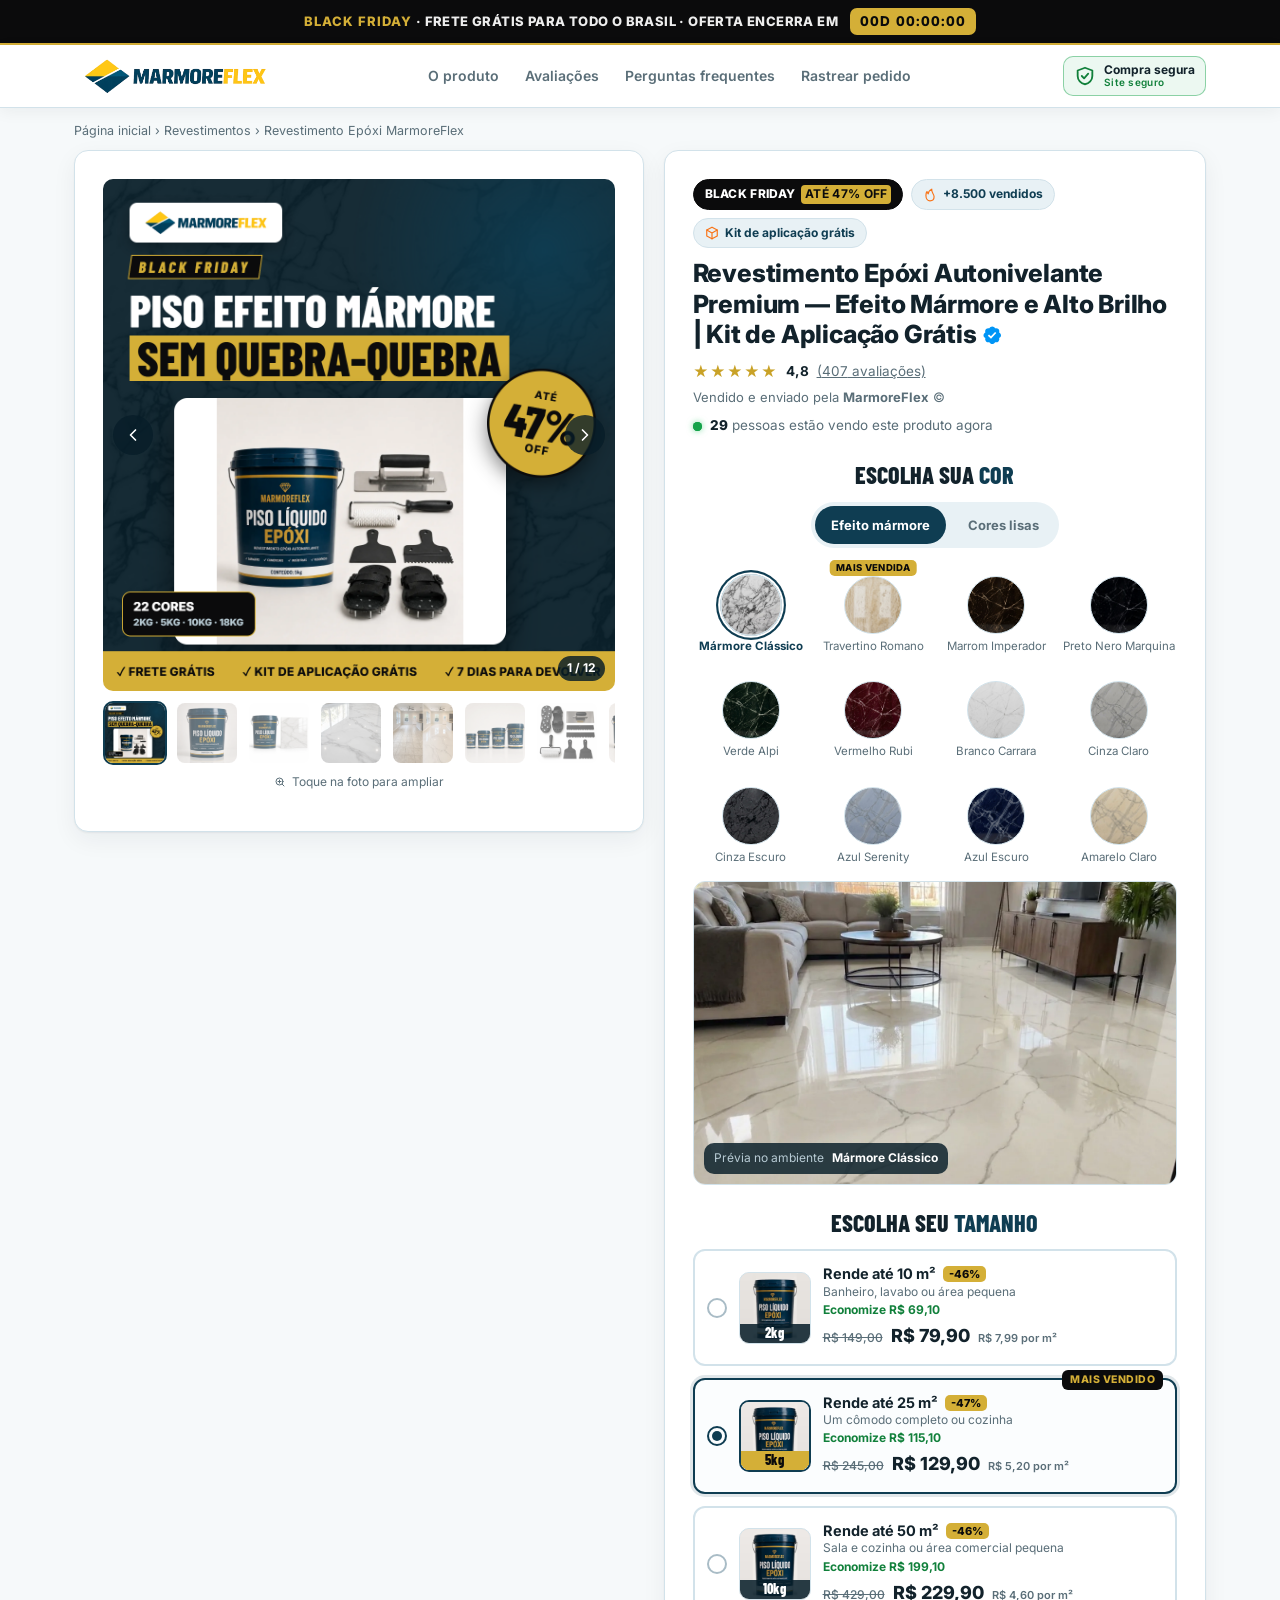
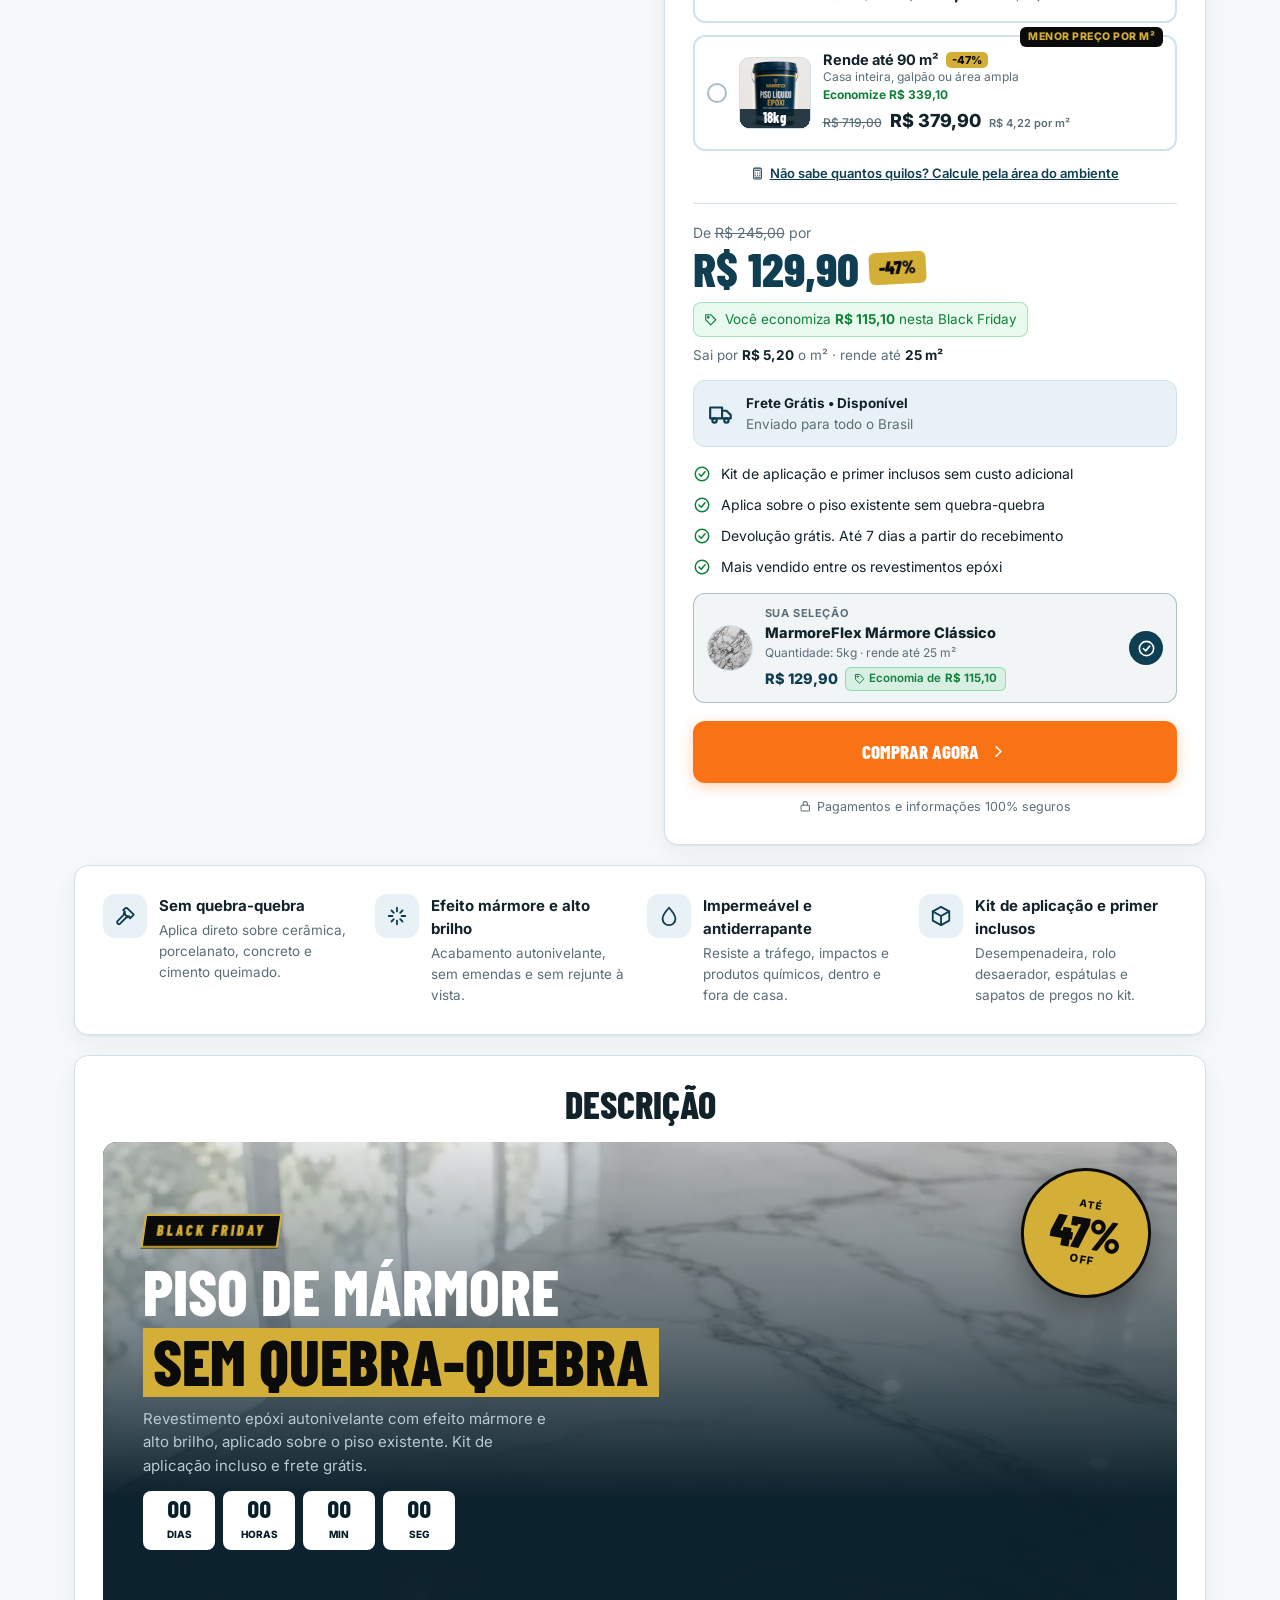
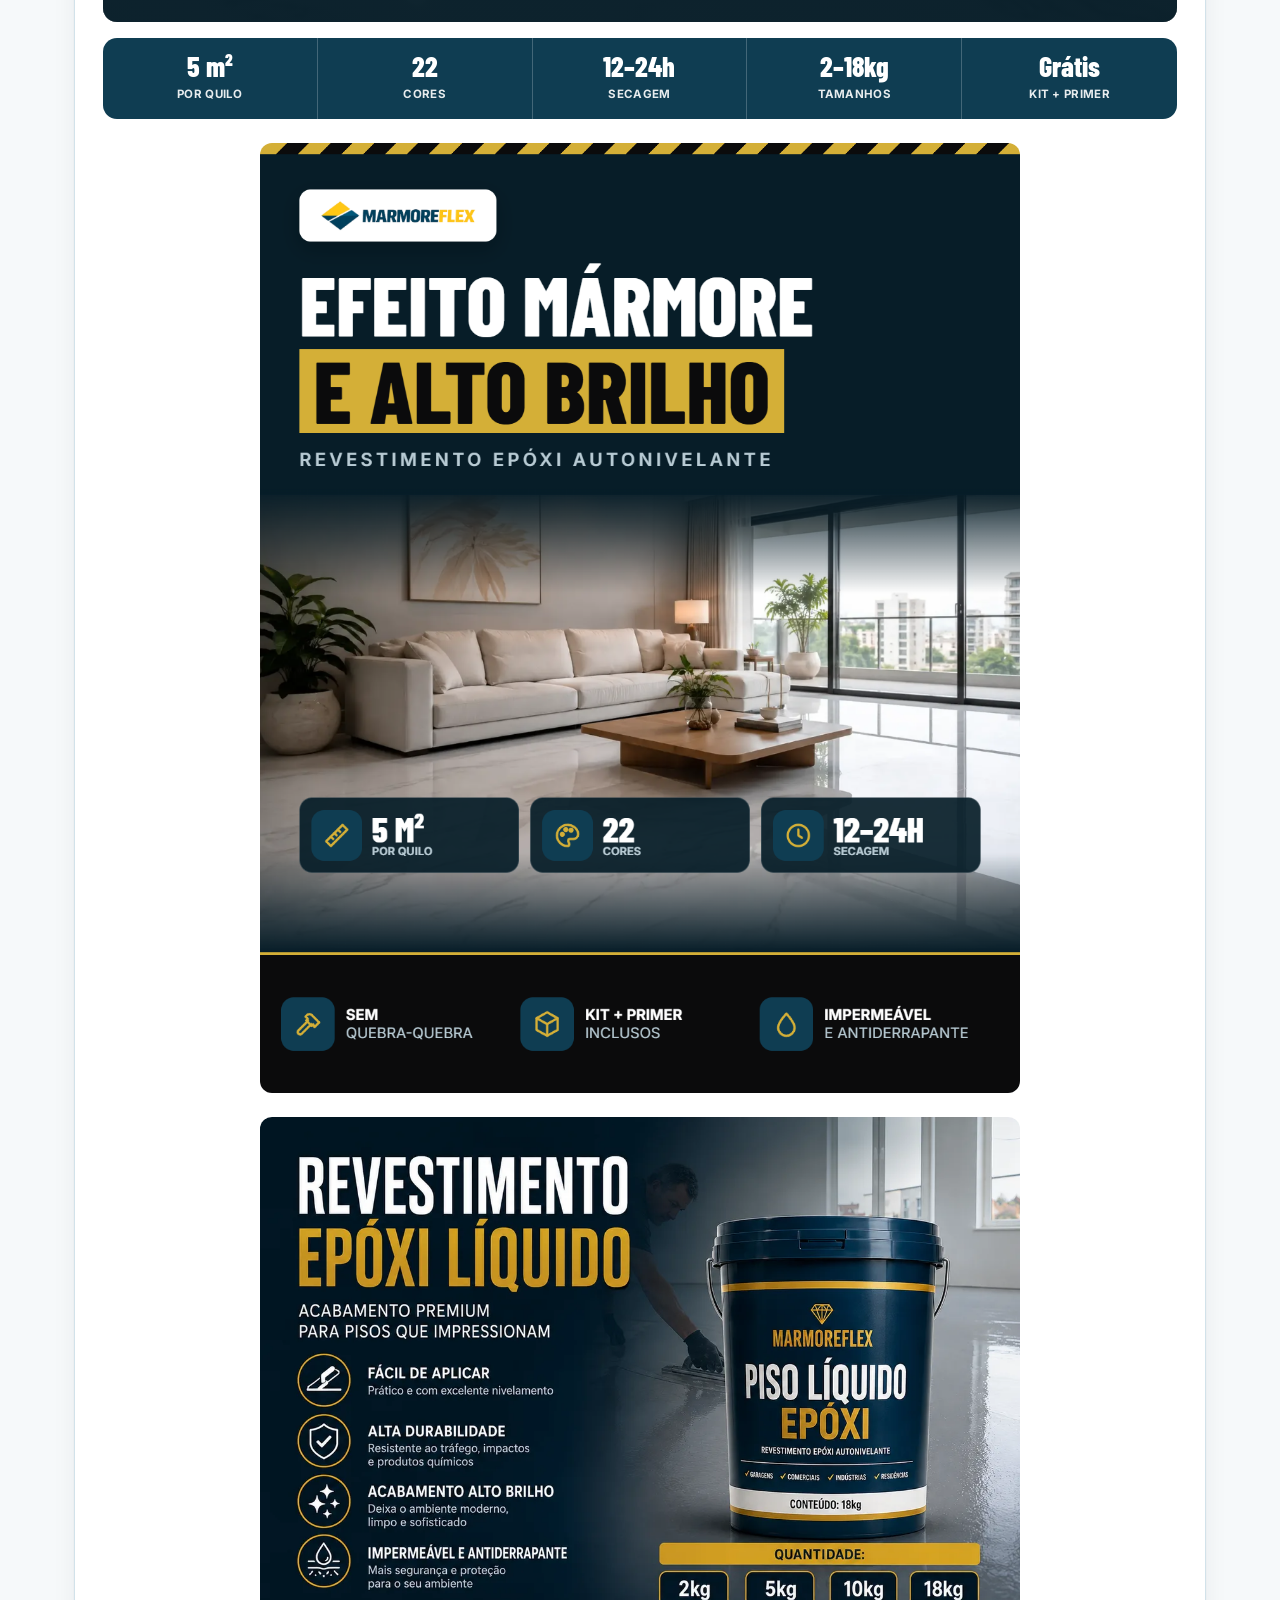
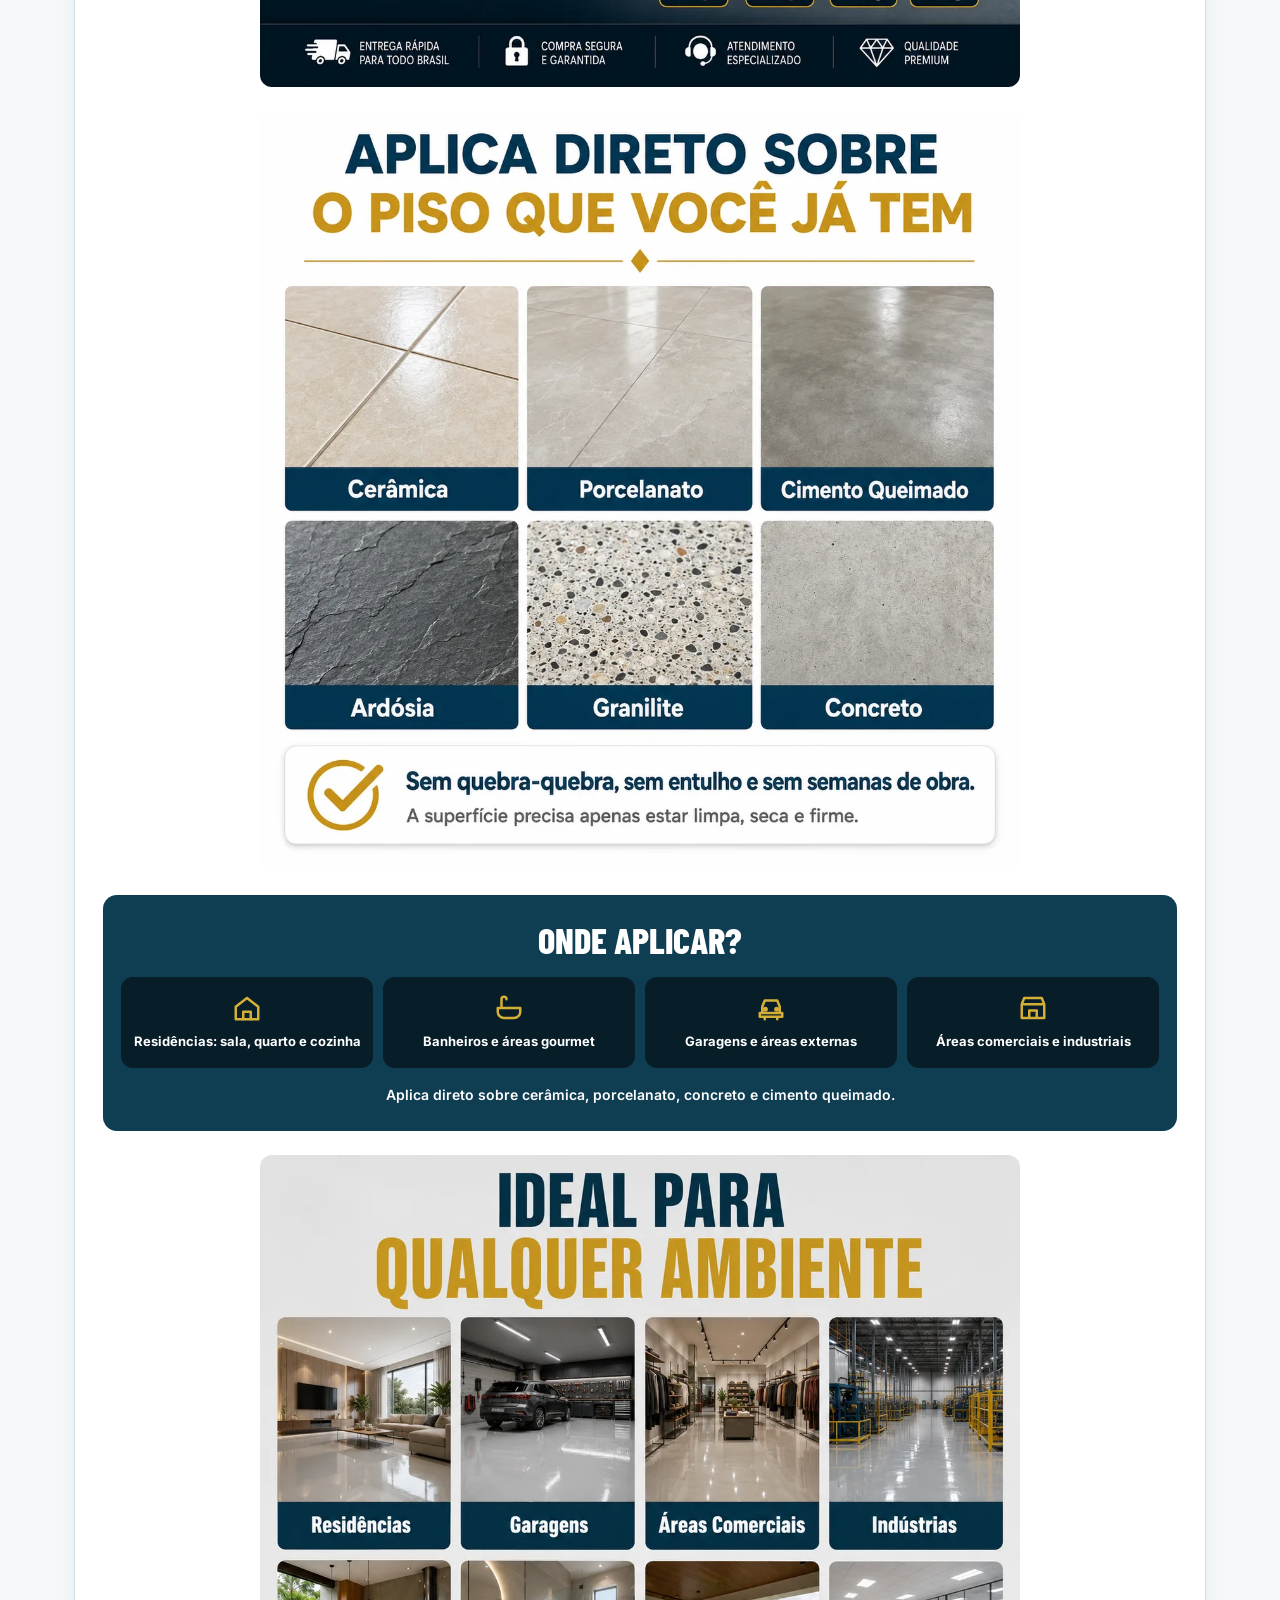
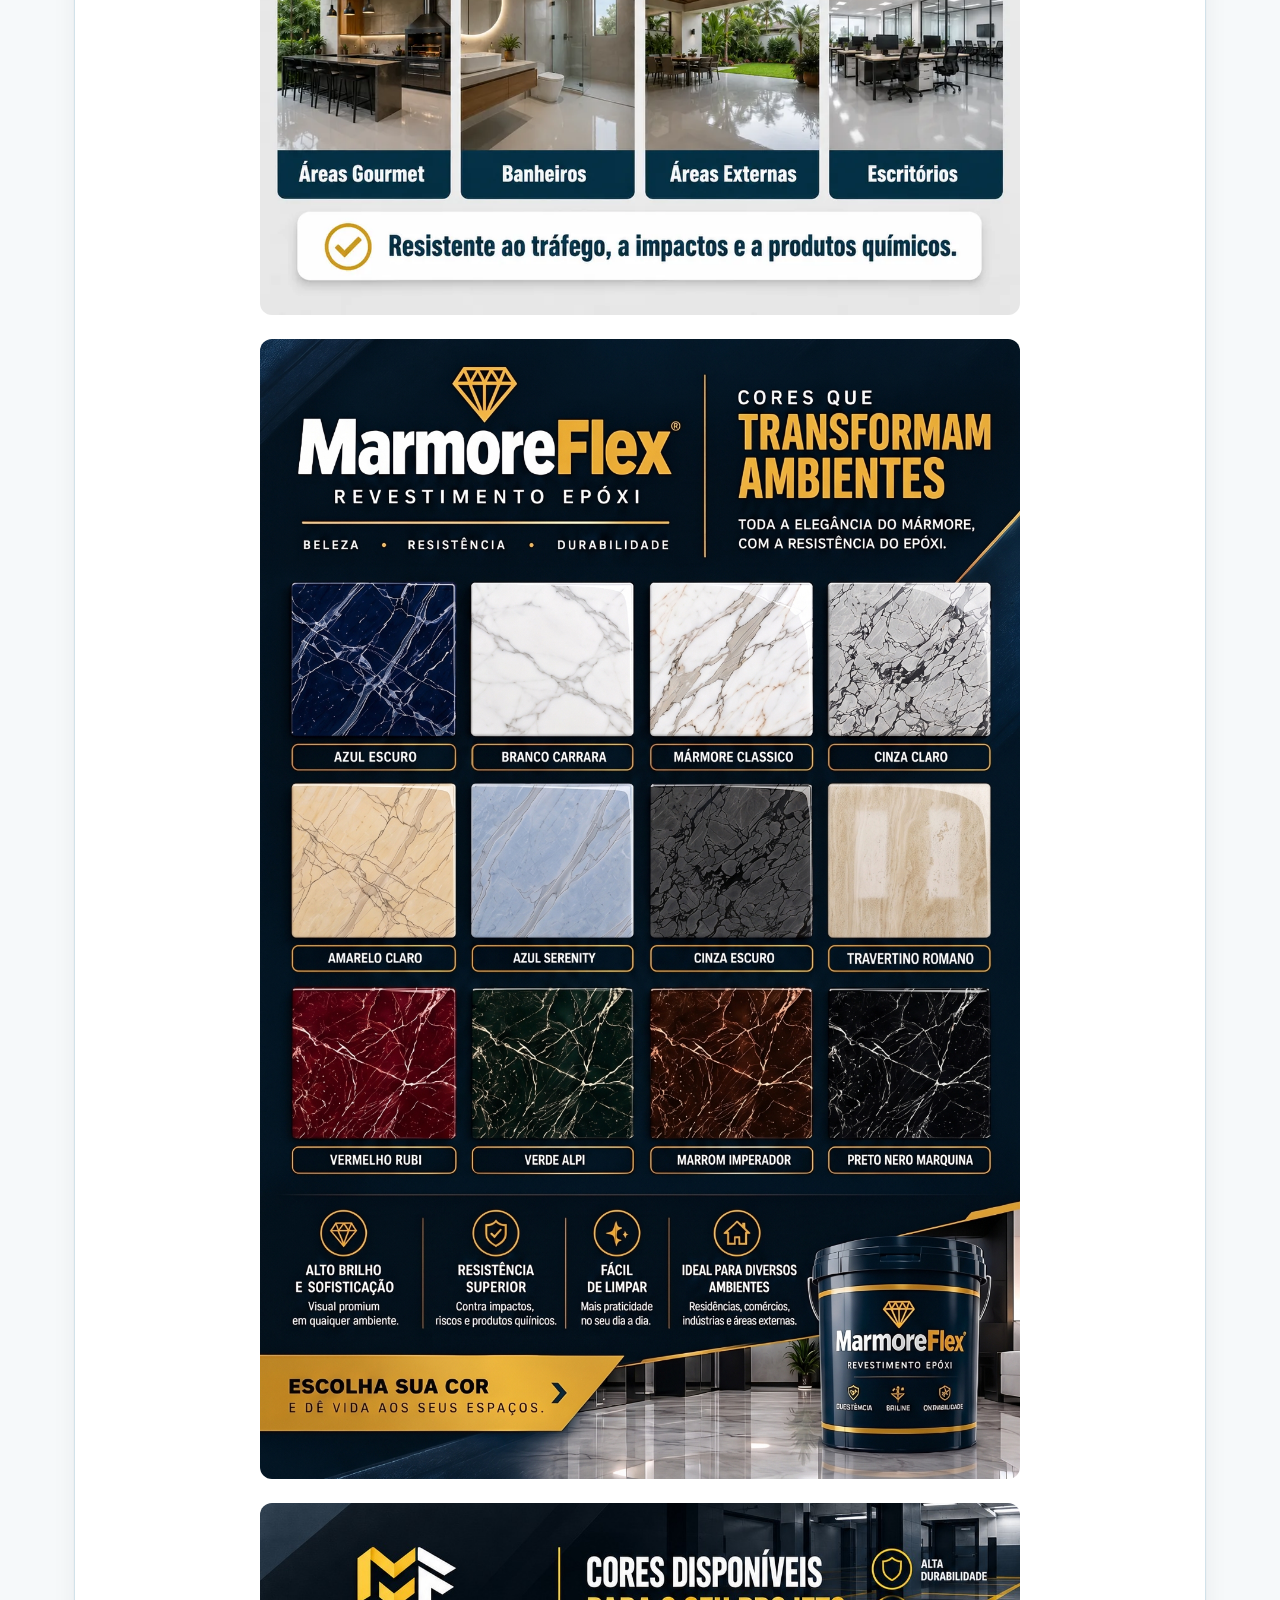
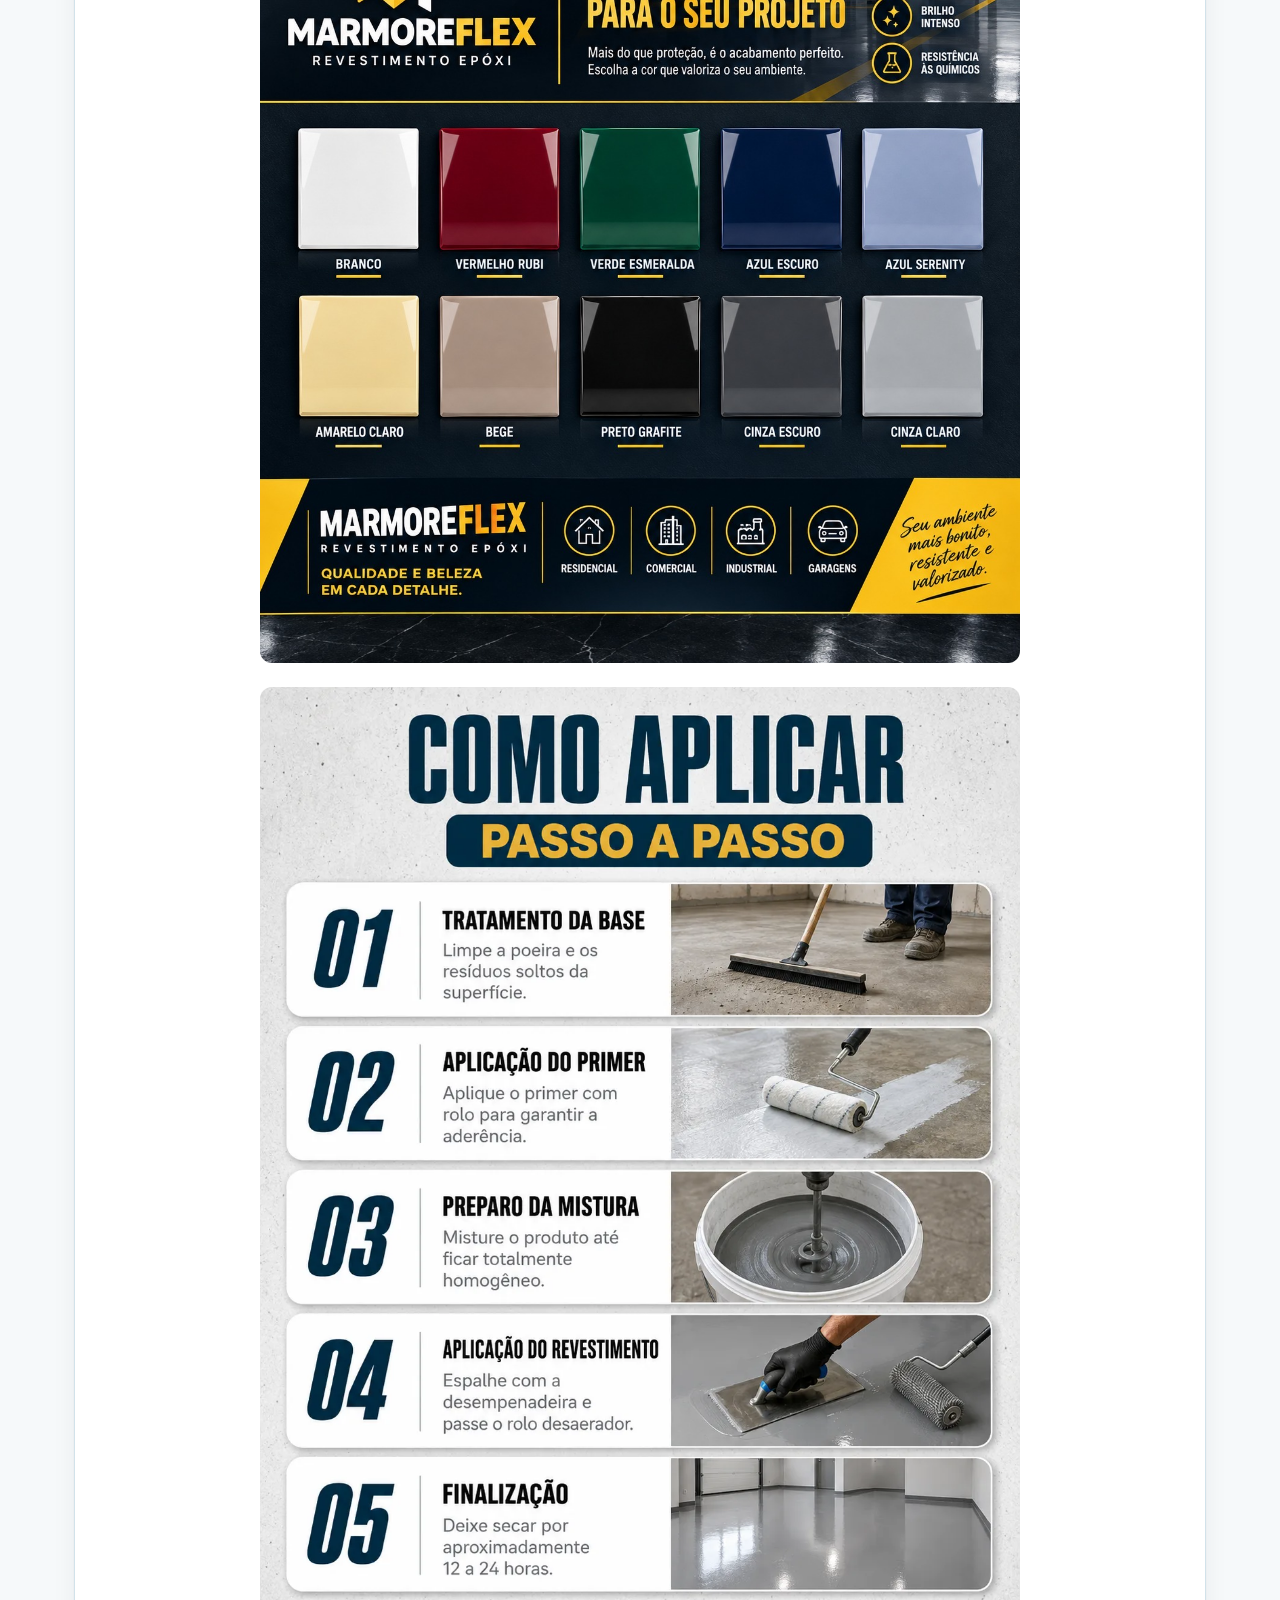
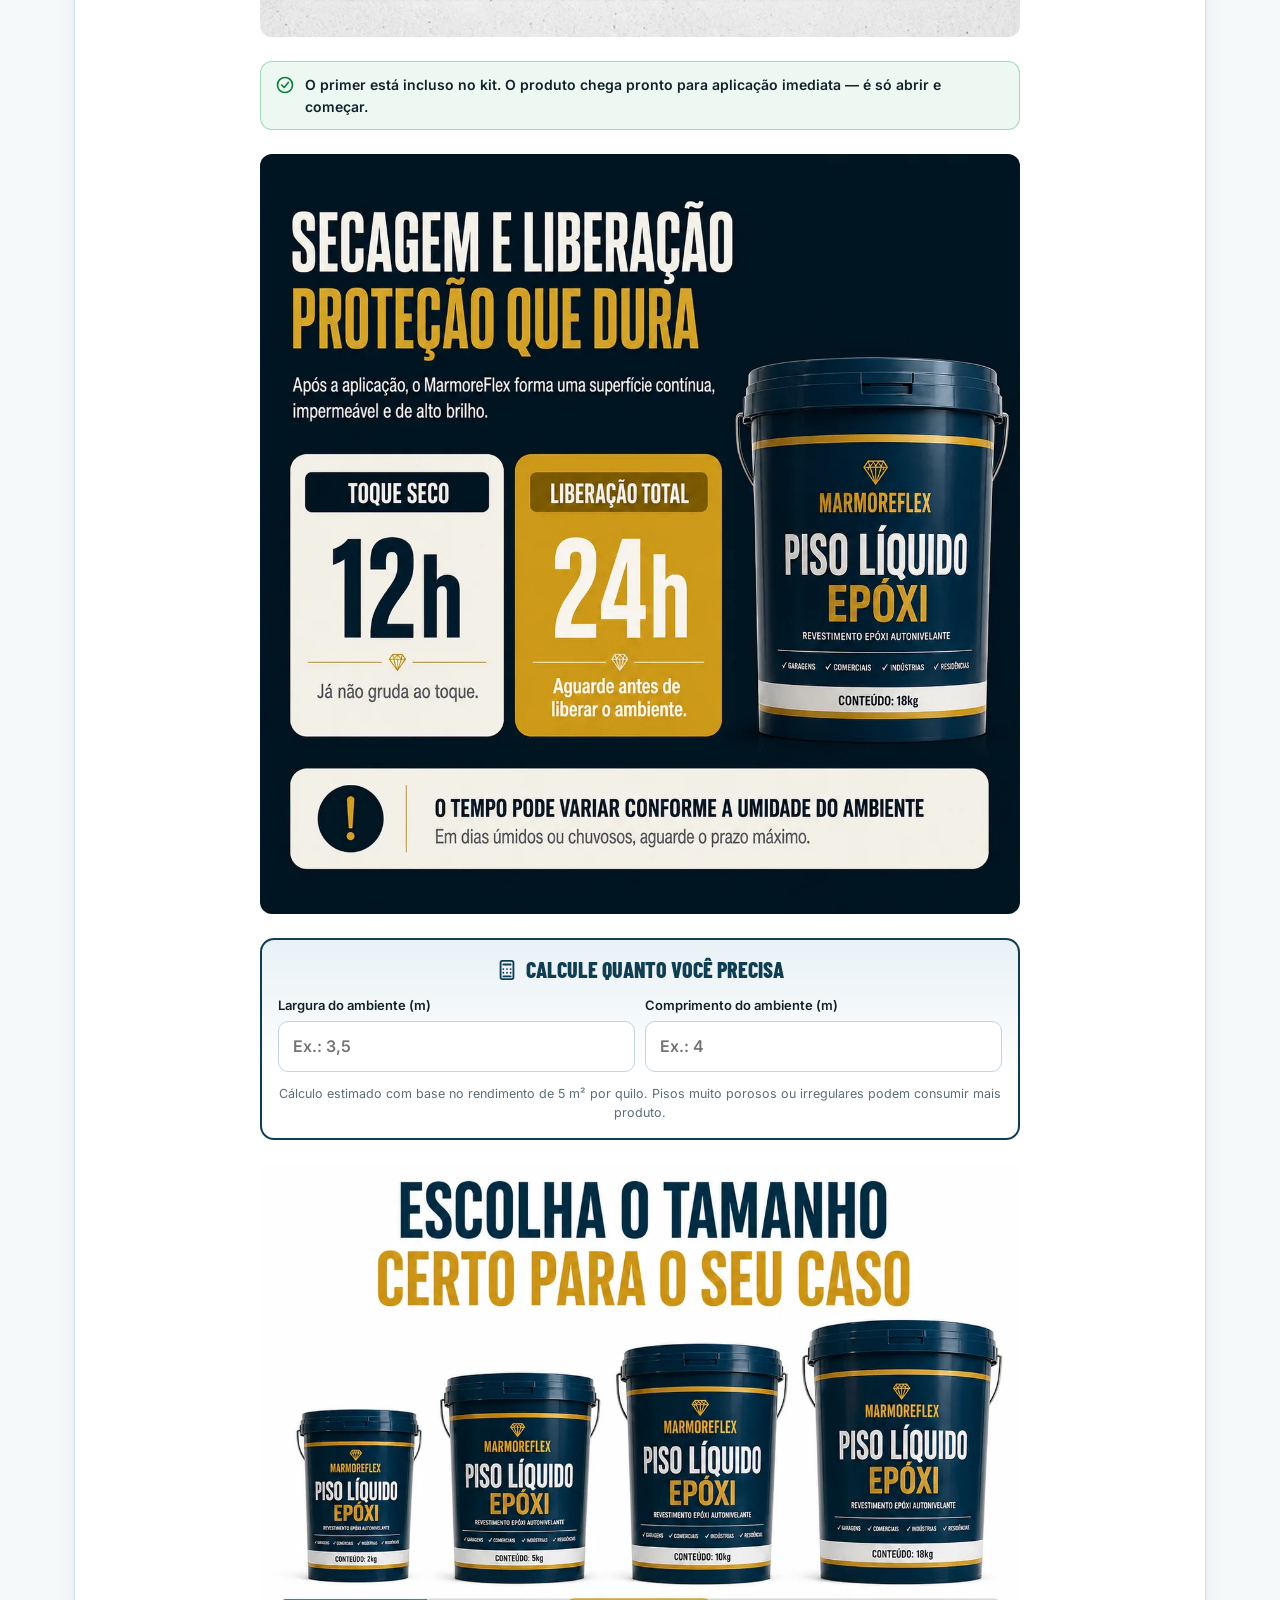
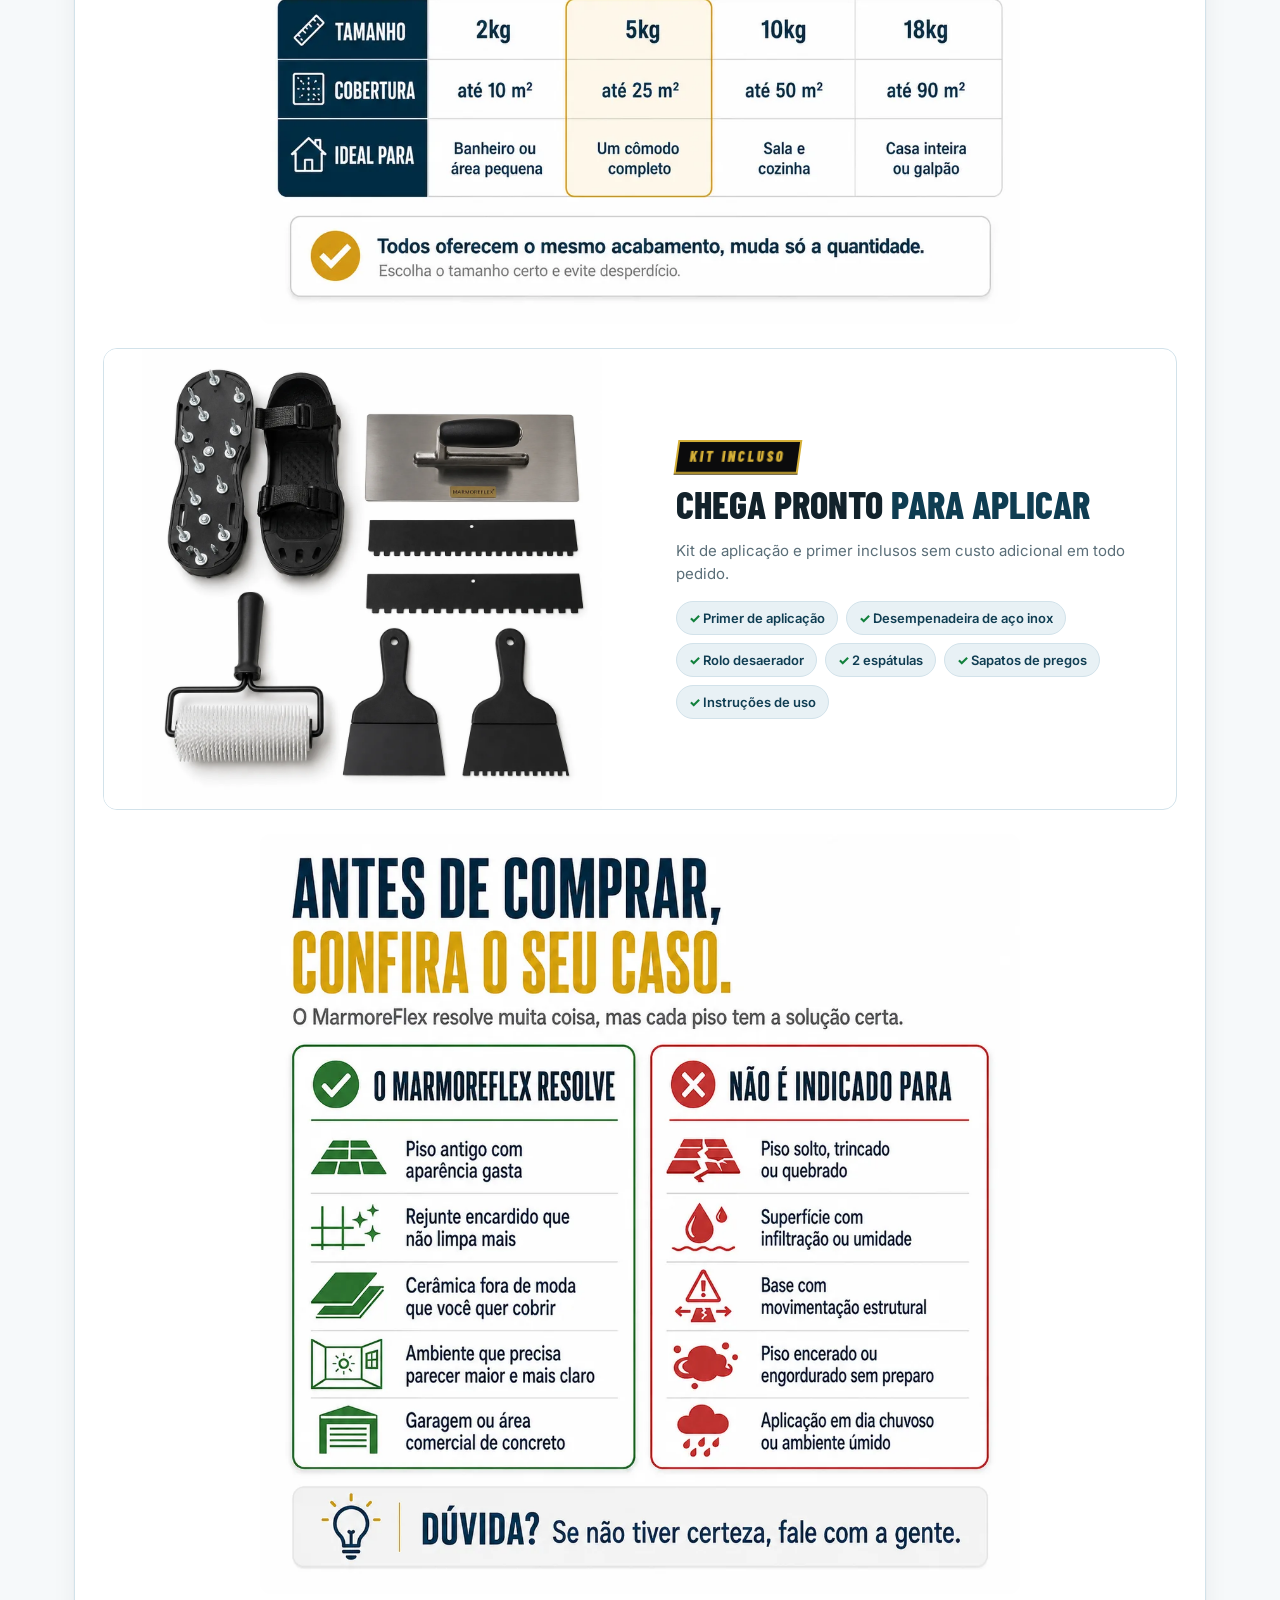
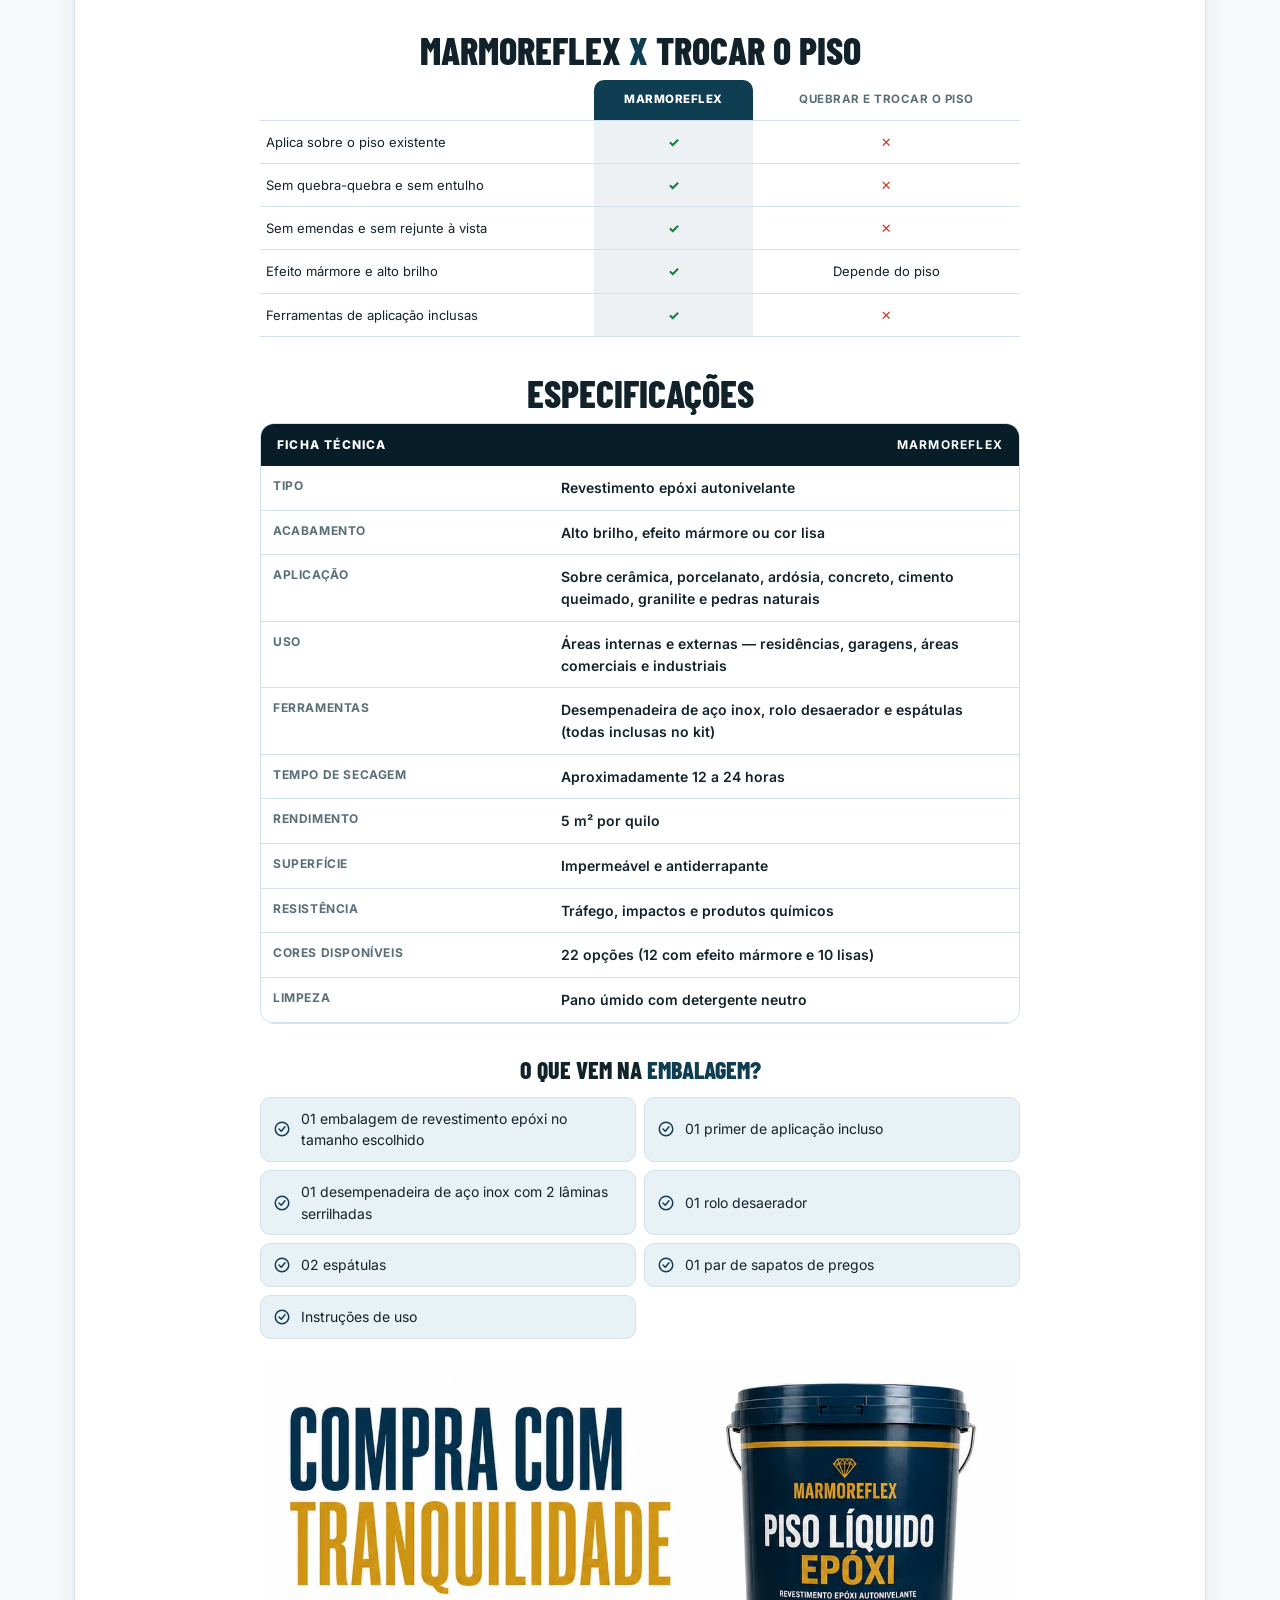
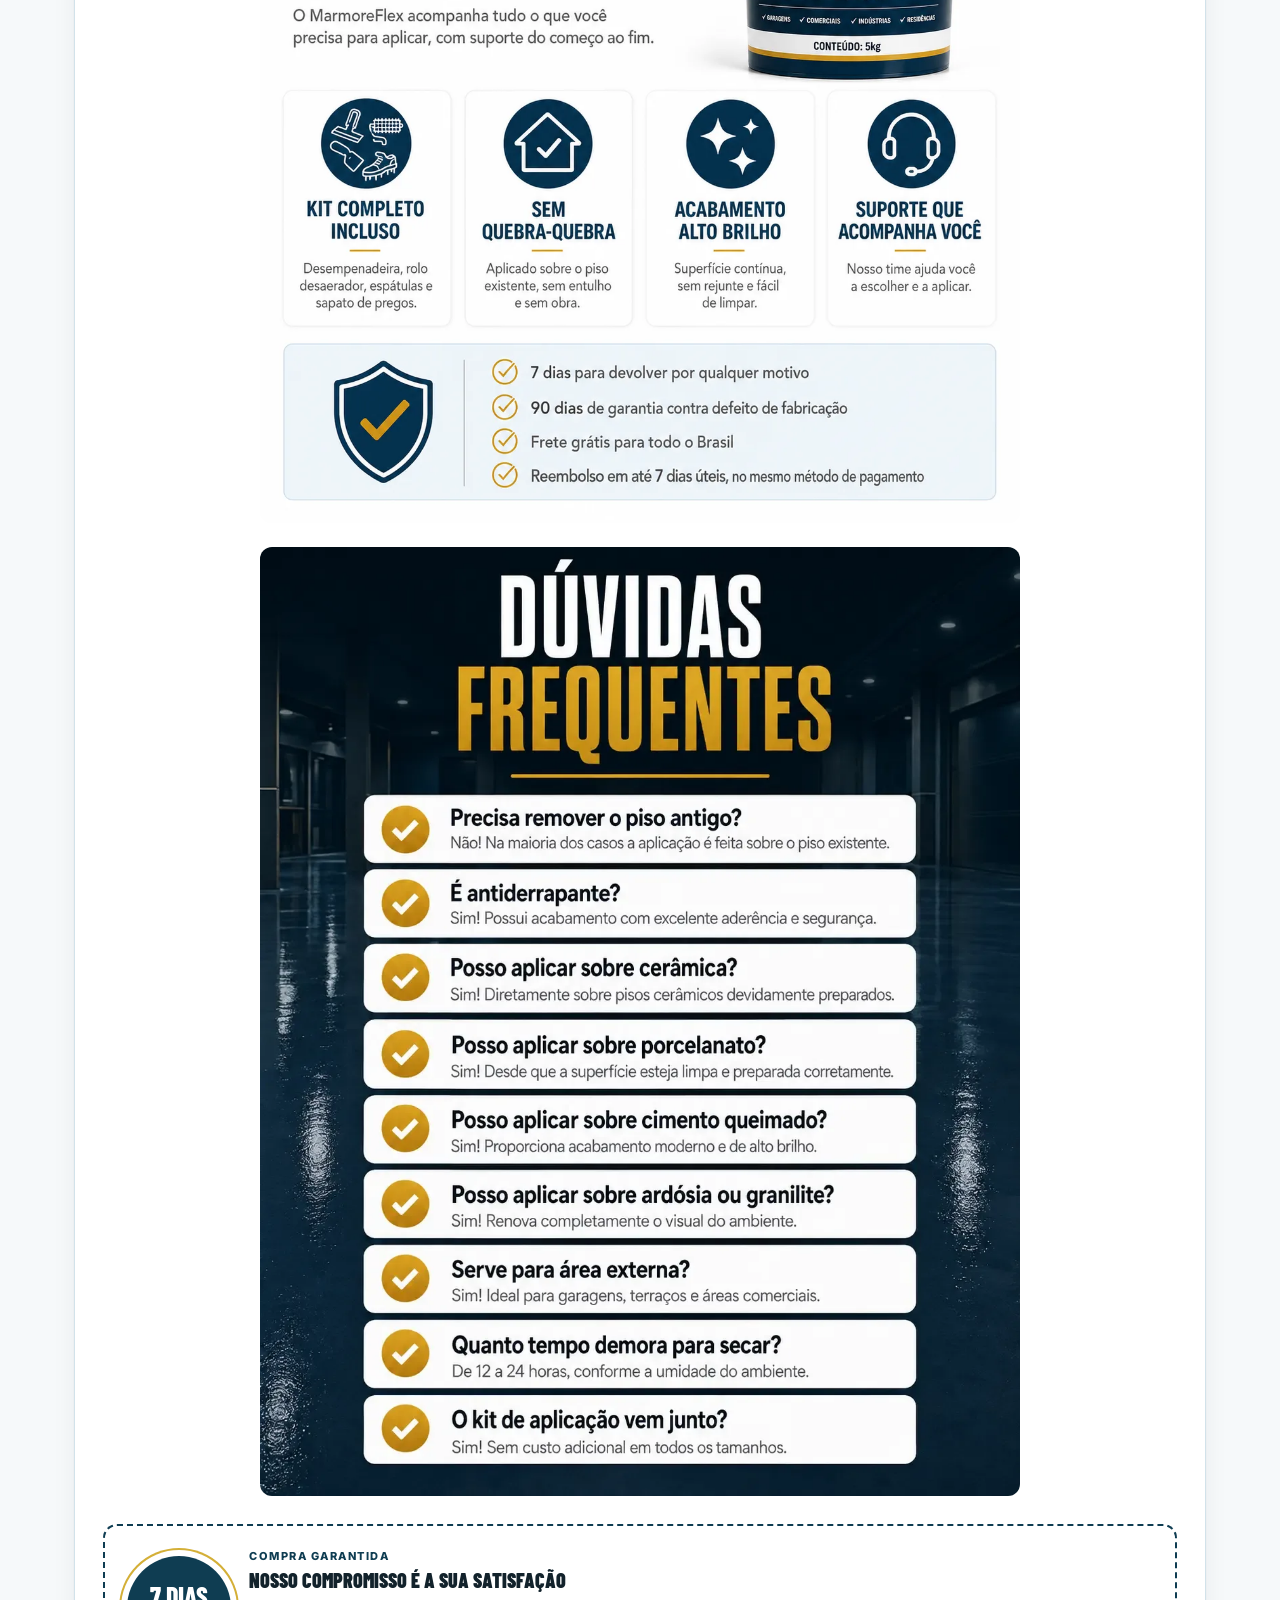
==== commit 1187d5a2: "Foto do balde de cada tamanho nos cards de oferta Recorte de cada balde (2kg, 5kg, 10kg, 18kg) a par" ====
--- a/index.html
+++ b/index.html
@@ -21,9 +21,9 @@
   <link rel="preconnect" href="https://fonts.googleapis.com">
   <link rel="preconnect" href="https://fonts.gstatic.com" crossorigin>
   <link href="https://fonts.googleapis.com/css2?family=Barlow+Condensed:wght@700;800&family=Inter:wght@400;500;600;700;800&display=swap" rel="stylesheet">
-  <link rel="stylesheet" href="css/styles.css?v=1.0">
-  <link rel="stylesheet" href="css/v2.css?v=1.0">
-  <link rel="stylesheet" href="css/mf.css?v=1.0">
+  <link rel="stylesheet" href="css/styles.css?v=1.1">
+  <link rel="stylesheet" href="css/v2.css?v=1.1">
+  <link rel="stylesheet" href="css/mf.css?v=1.1">
   <script type="application/ld+json">
   {
     "@context": "https://schema.org",
@@ -514,7 +514,7 @@
 
 <!-- Barra fixa de compra (celular): leva até as ofertas -->
 <div class="sticky-buy" data-sticky>
-  <img src="images/produto/galeria-01-balde.webp" alt="">
+  <img data-sticky-img src="images/kits/balde-5kg.png" alt="">
   <div class="sb-info"><b data-sticky-title>MarmoreFlex 5kg</b><span data-sticky-price>R$ 129,90</span><small data-sticky-color>Mármore Clássico</small></div>
   <a class="btn-buy" href="#ofertas" data-goto-buy>Comprar</a>
 </div>
@@ -592,7 +592,7 @@
   </div>
 </div>
 
-<script src="js/config.js?v=1.0"></script>
-<script src="js/app.js?v=1.0"></script>
+<script src="js/config.js?v=1.1"></script>
+<script src="js/app.js?v=1.1"></script>
 </body>
 </html>
--- a/css/mf.css
+++ b/css/mf.css
@@ -99,7 +99,15 @@
 .floor-preview figcaption span { color: var(--on-dark-muted); }
 
 /* Tamanhos (kg) */
-.offer.size { grid-template-columns: auto 58px minmax(0, 1fr); grid-template-areas: "r i m" "r i p"; }
+.offer.size { grid-template-columns: auto 72px minmax(0, 1fr); grid-template-areas: "r i m" "r i p"; }
+/* Foto do balde de cada tamanho (recortada da foto original dos 4 tamanhos) */
+.o-pic { grid-area: i; position: relative; width: 72px; height: 72px; border-radius: 10px; overflow: hidden; background: #e6e3e0; border: 1px solid var(--border); }
+.o-pic img { width: 100%; height: 100%; object-fit: cover; transform: scale(1.3); transform-origin: 50% 42%; }
+.o-kgtag { position: absolute; left: 0; right: 0; bottom: 0; text-align: center; font-family: var(--font-display); font-weight: 800; font-size: 14px; line-height: 1.35; background: rgba(7, 29, 40, .85); color: #fff; }
+.offer.selected .o-pic { border: 2px solid var(--primary); }
+.offer.selected .o-kgtag { background: var(--bf-gold); color: var(--bf-black); }
+.ob-pic { grid-area: auto; width: 64px; height: 64px; }
+@media (max-width: 359px) { .offer.size { grid-template-columns: auto 56px minmax(0, 1fr); } .o-pic { width: 56px; height: 56px; } }
 .o-kg { grid-area: i; width: 58px; height: 58px; border-radius: 10px; background: var(--surface); border: 1px solid var(--border); color: var(--primary); display: grid; place-content: center; text-align: center; line-height: 1; }
 .o-kg b { font-family: var(--font-display); font-weight: 800; font-size: 26px; }
 .o-kg small { font-size: 11px; font-weight: 800; color: var(--muted); text-transform: uppercase; }
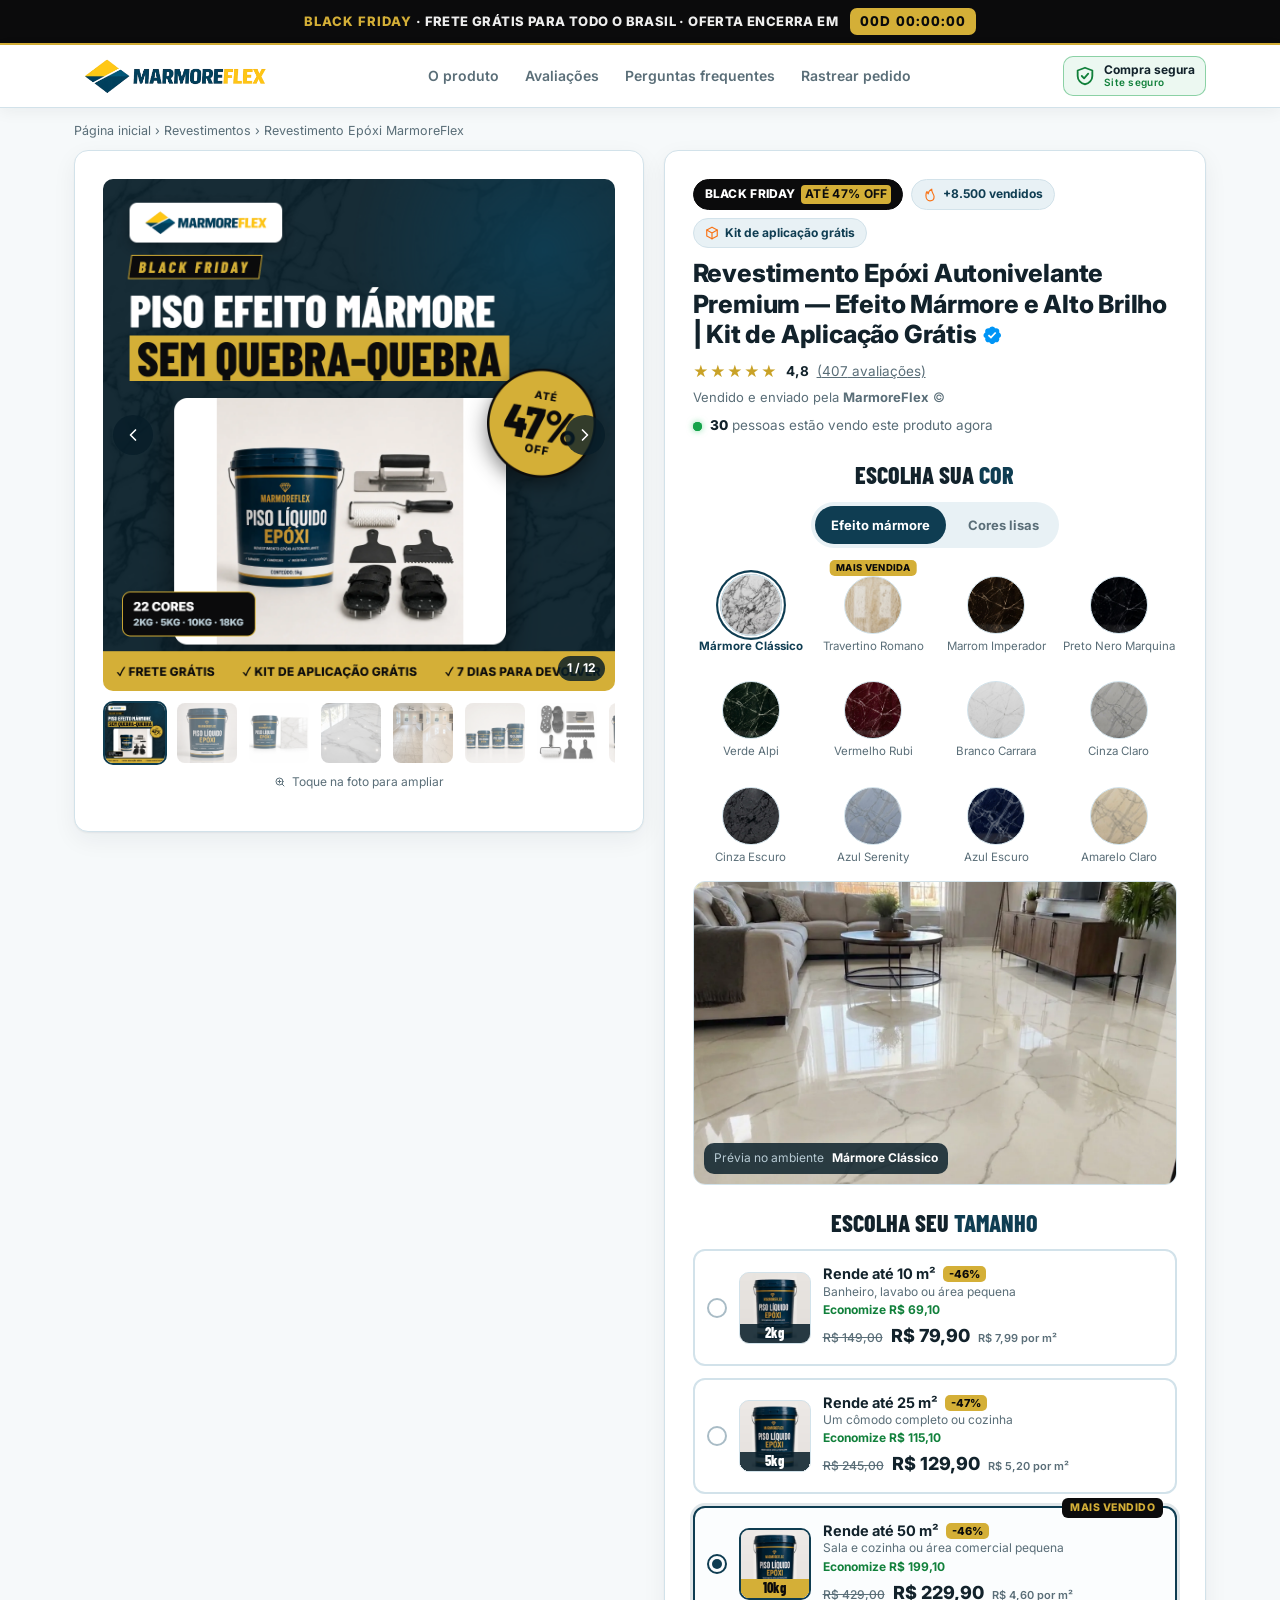
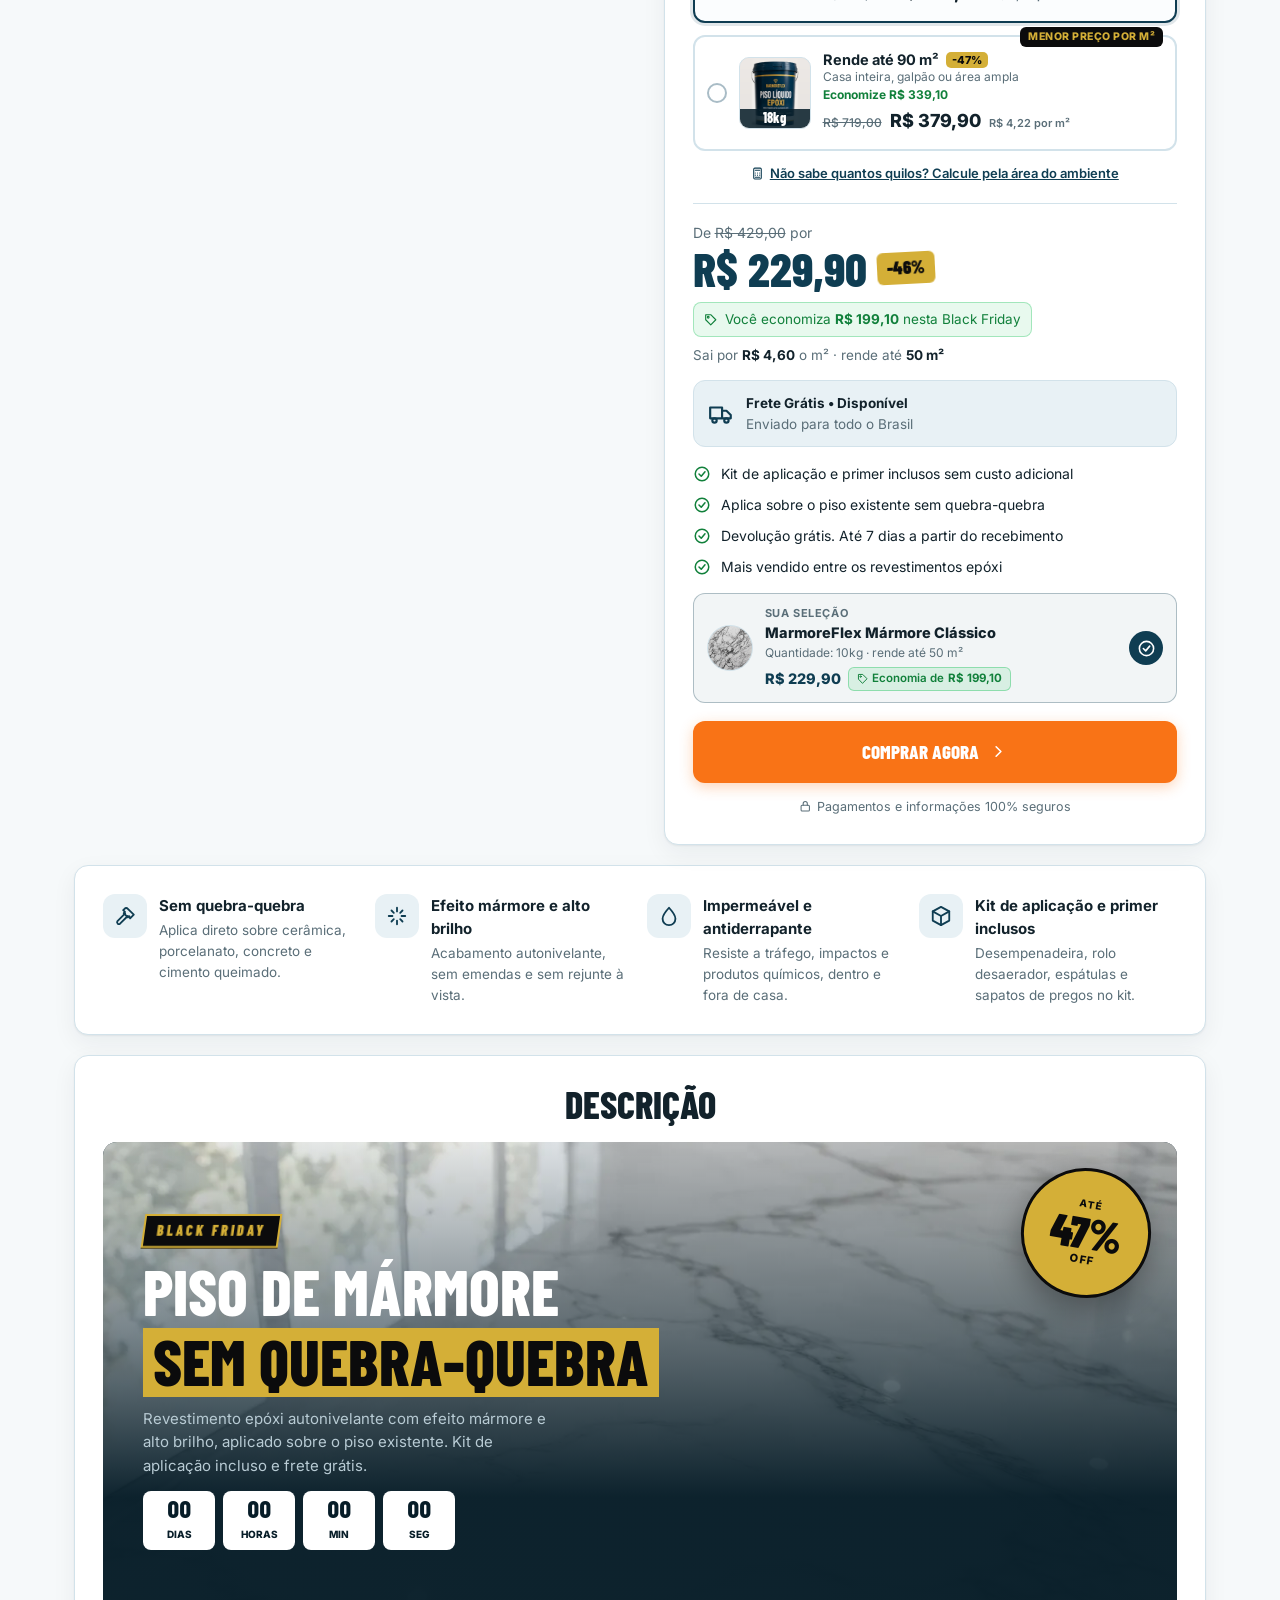
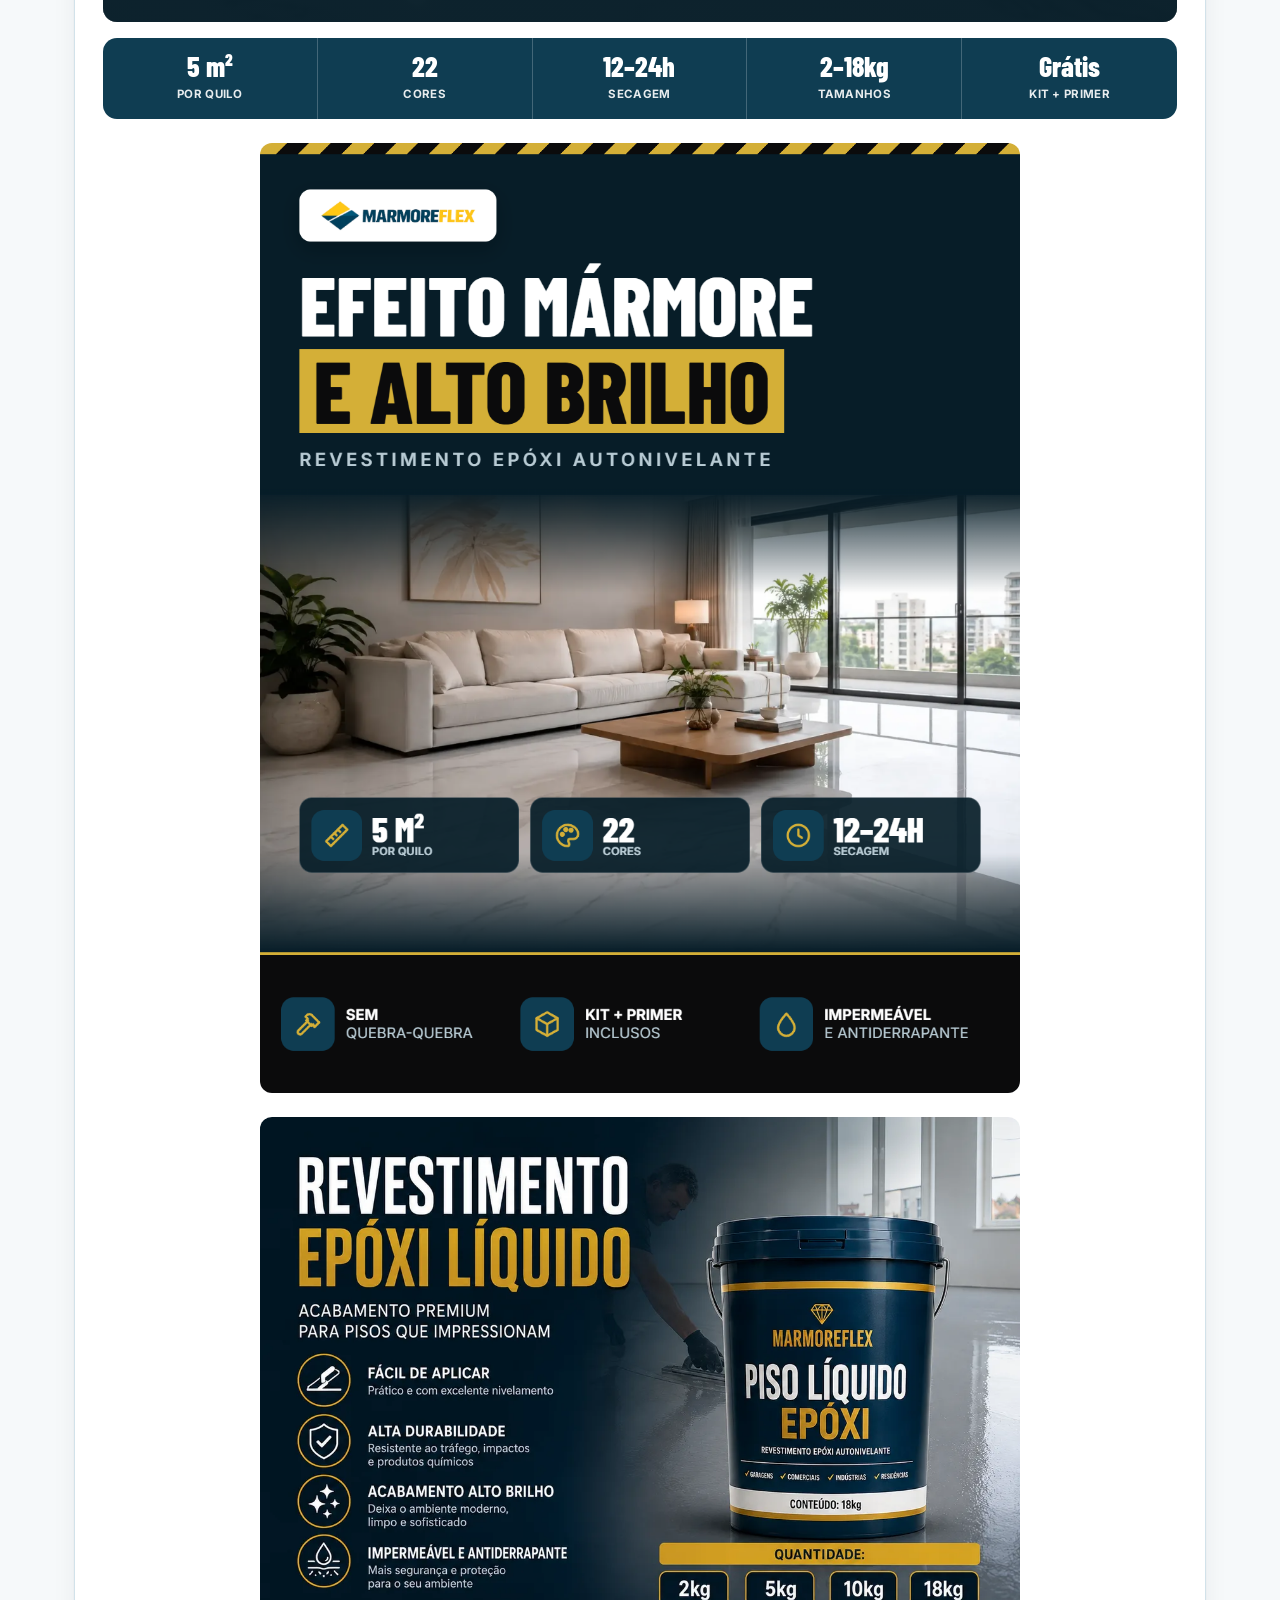
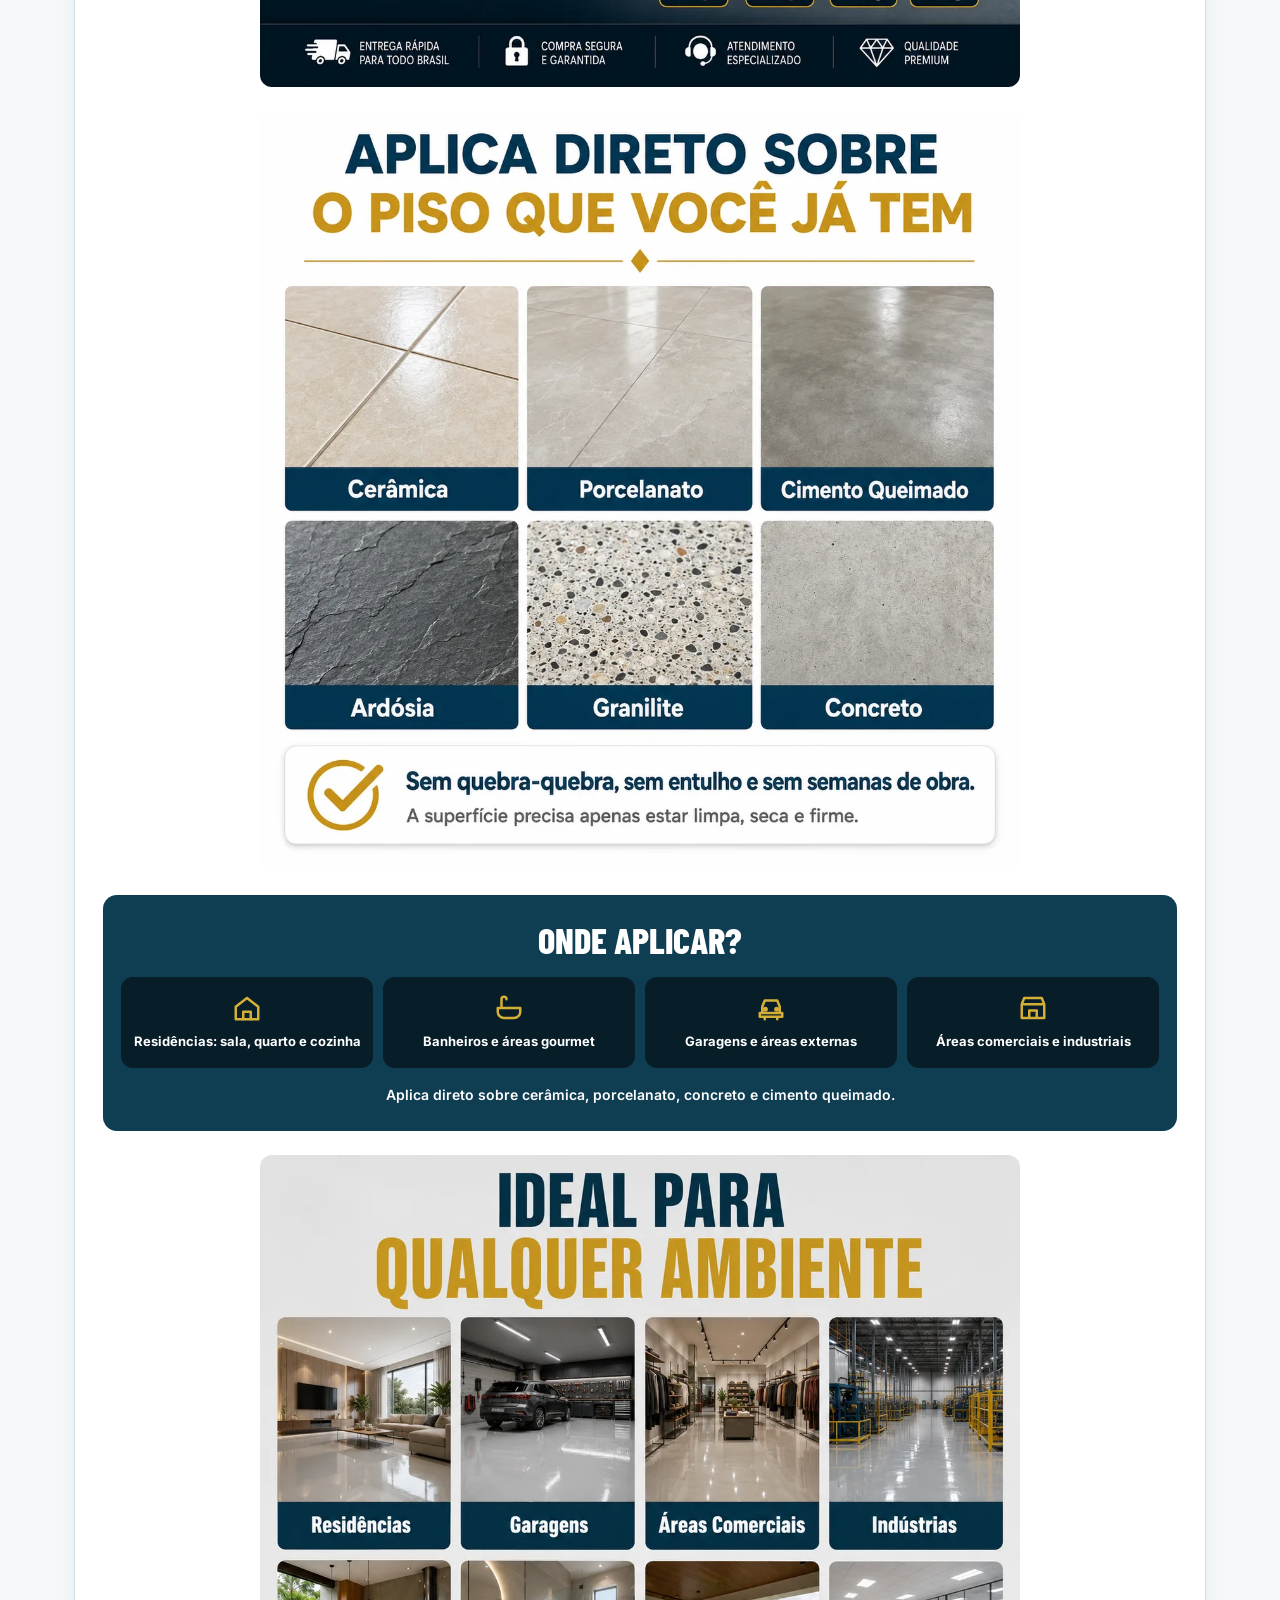
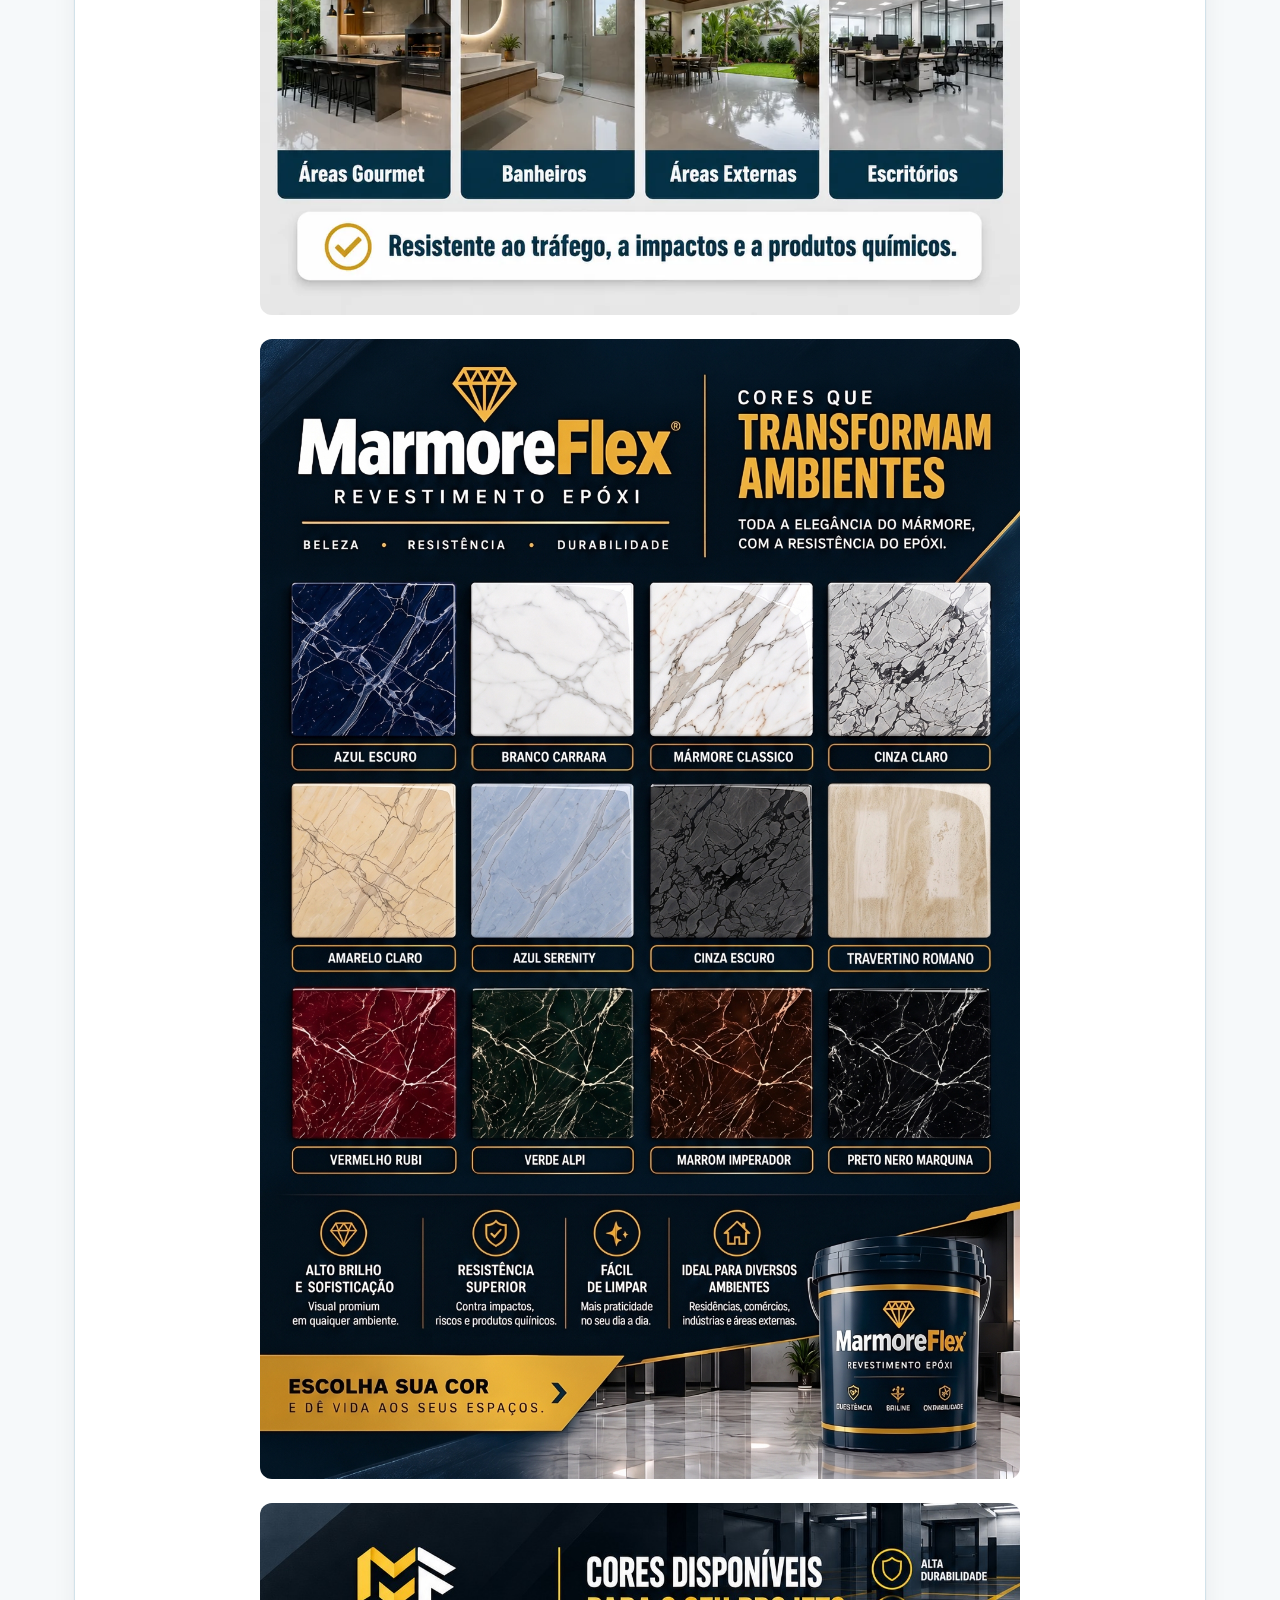
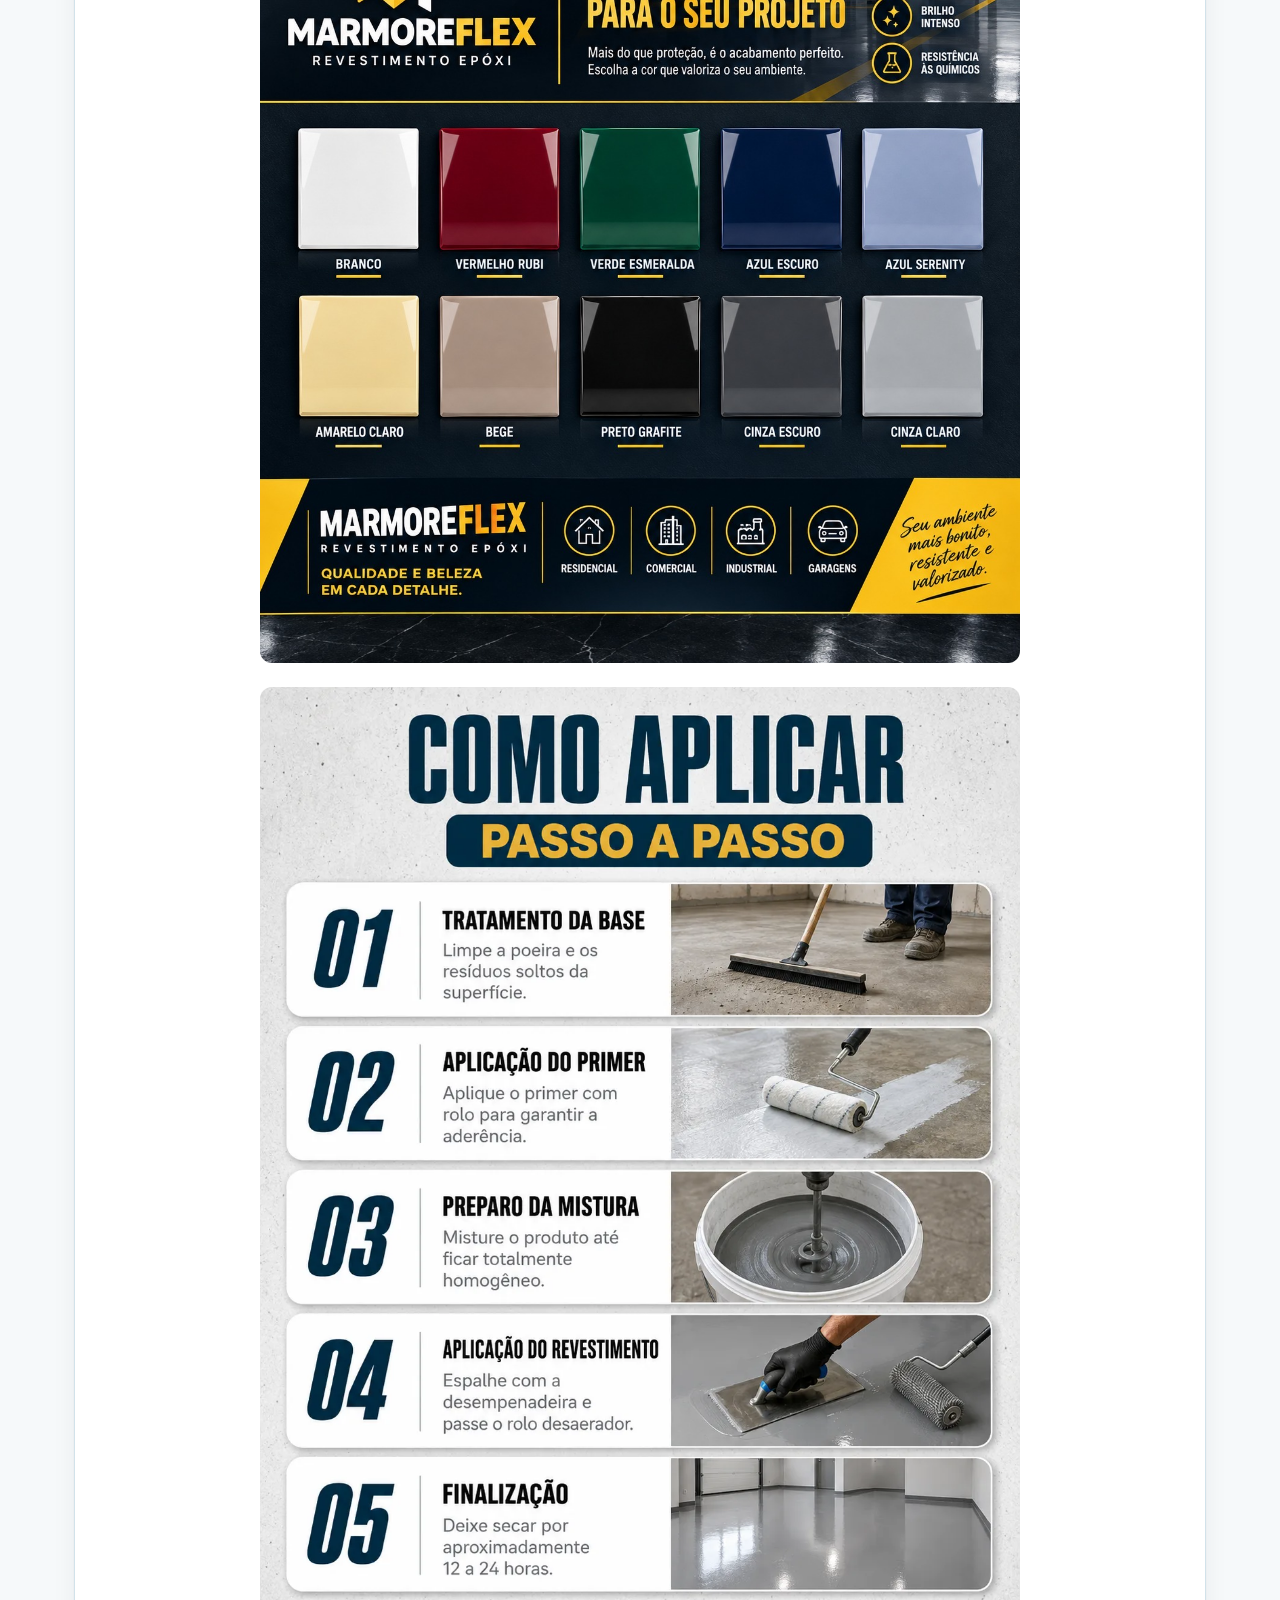
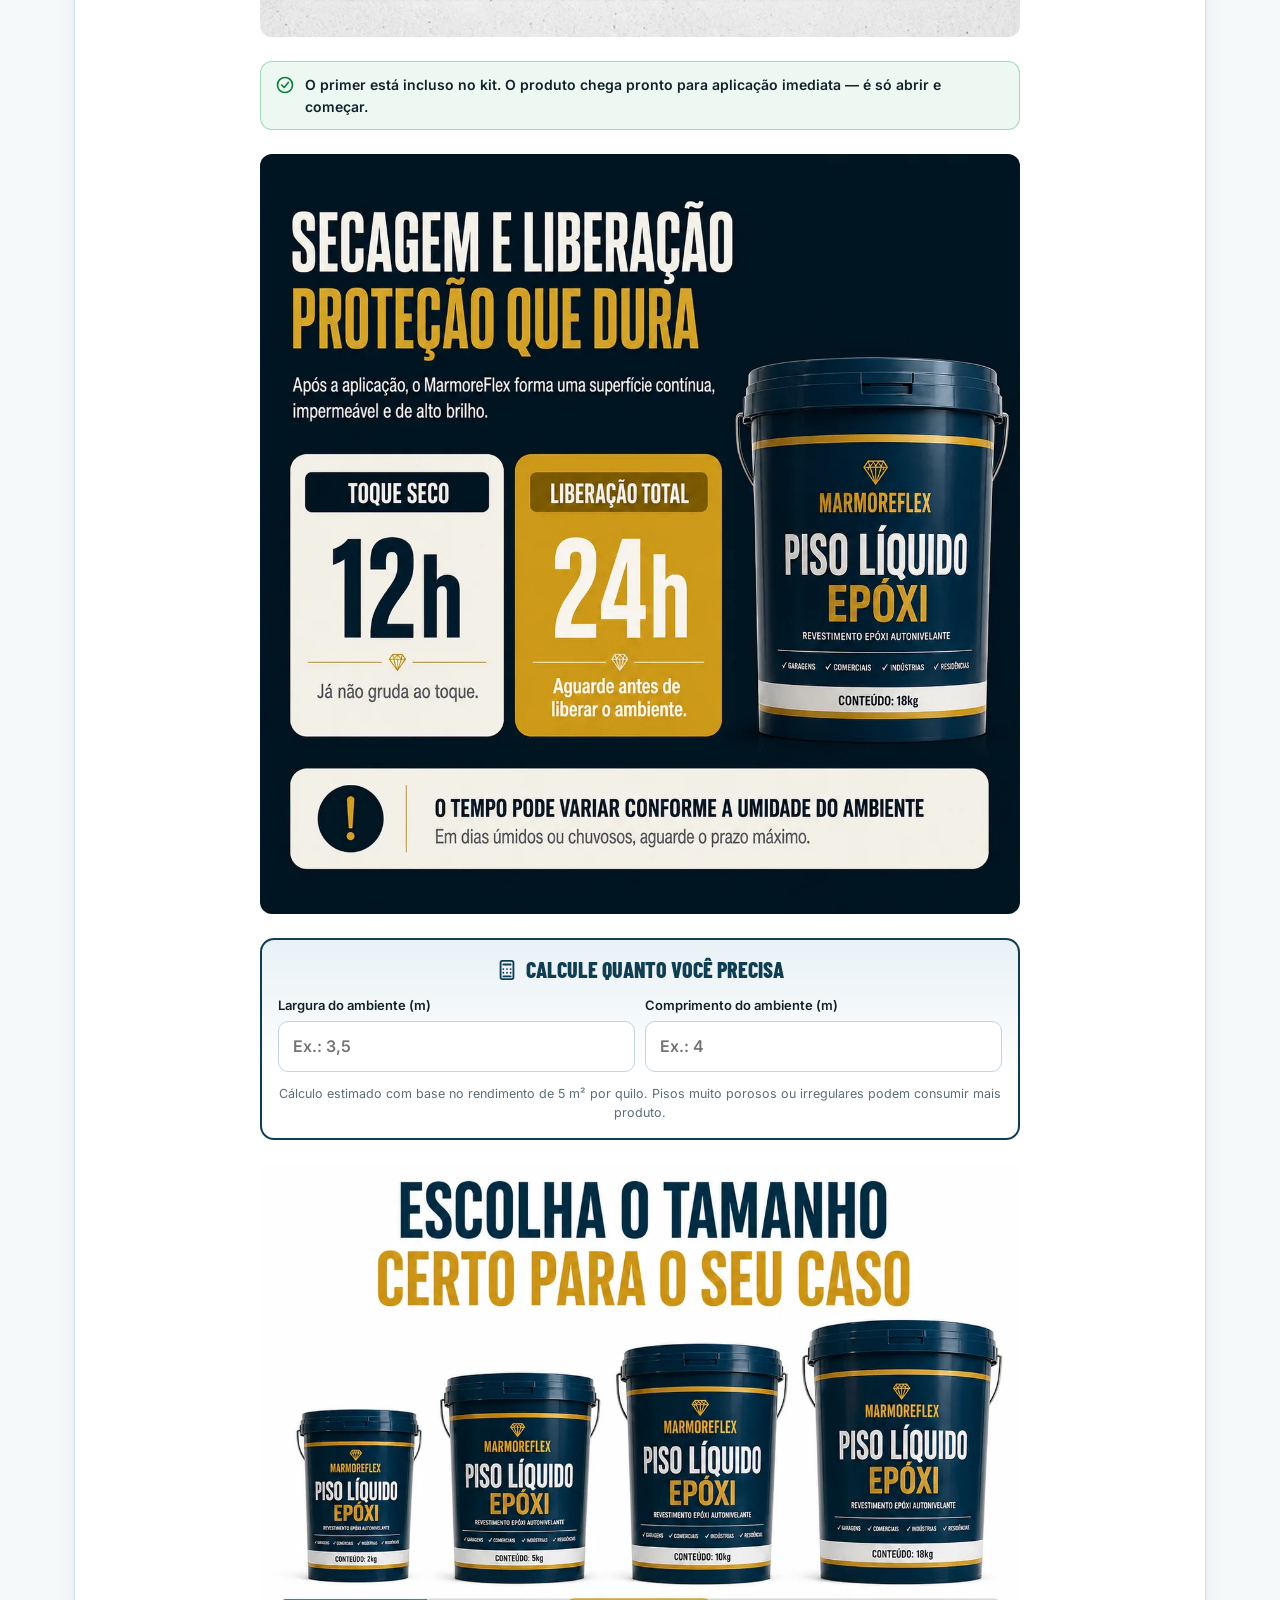
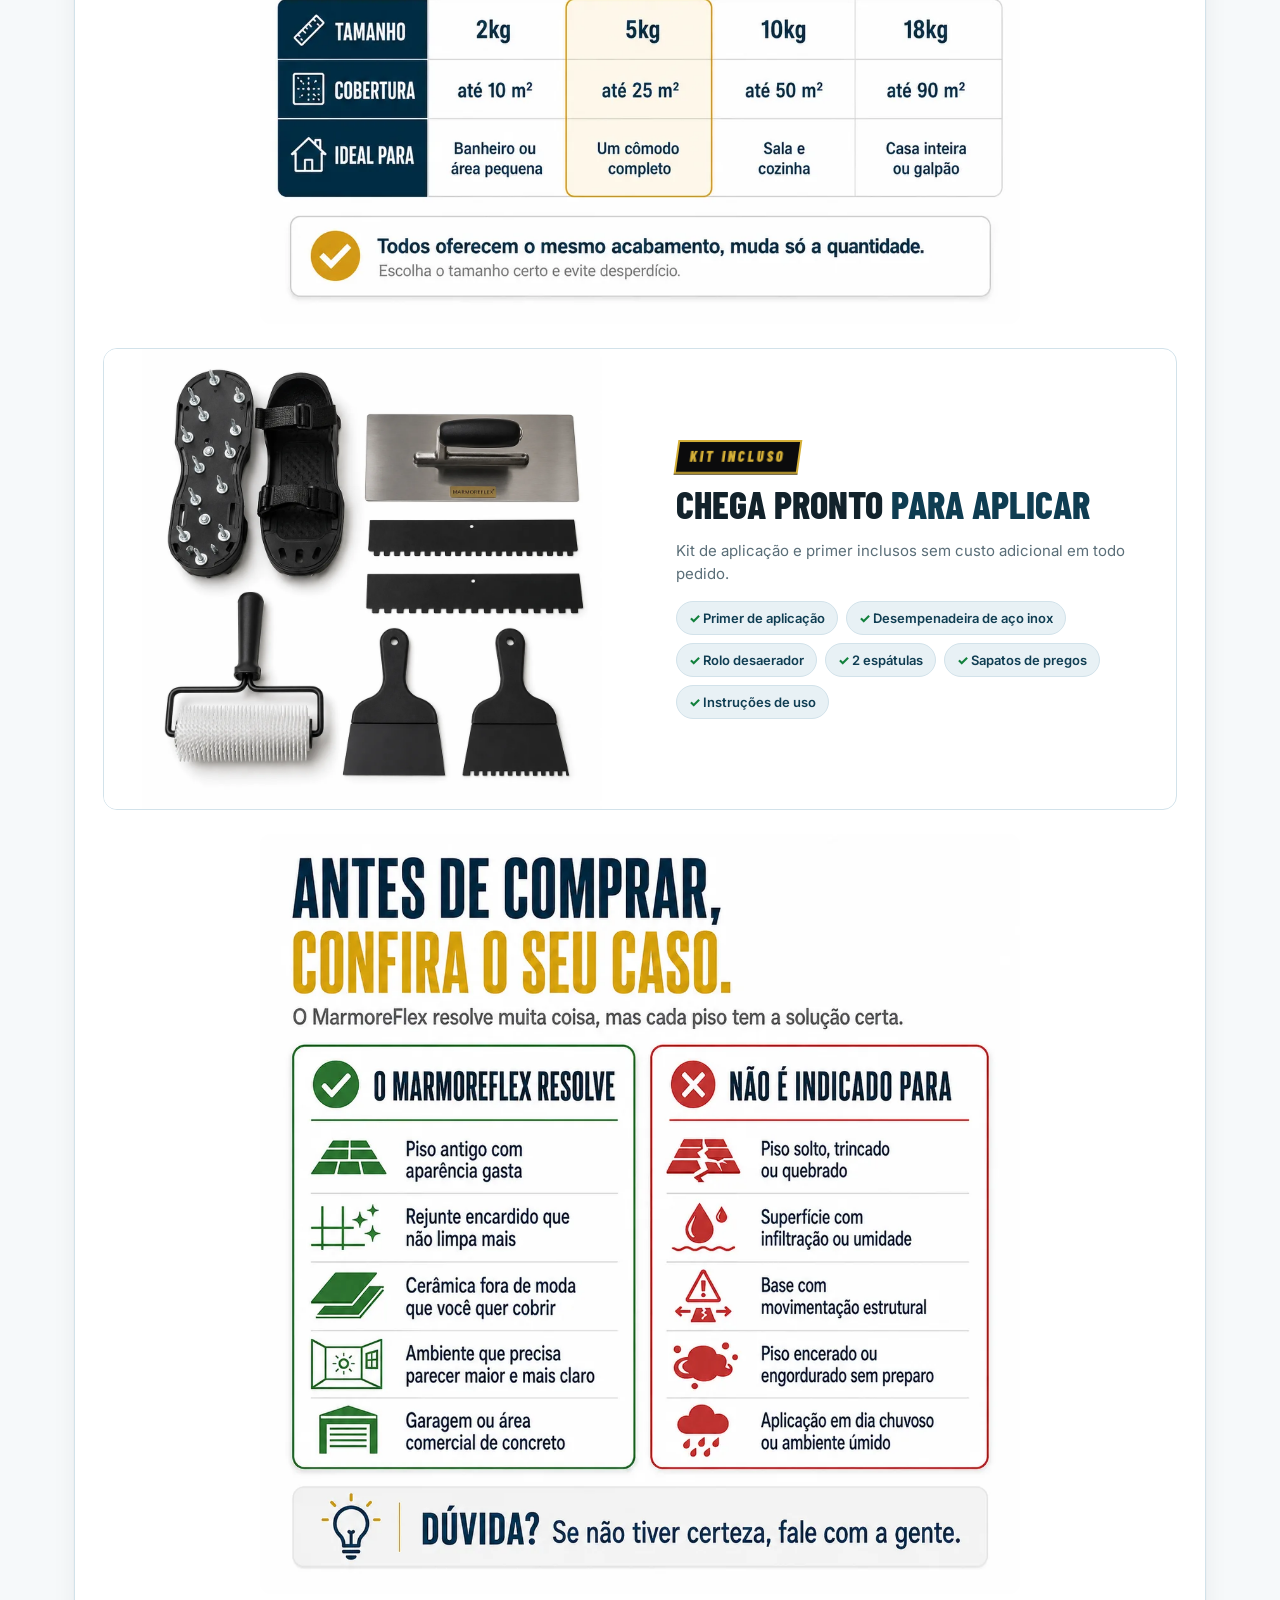
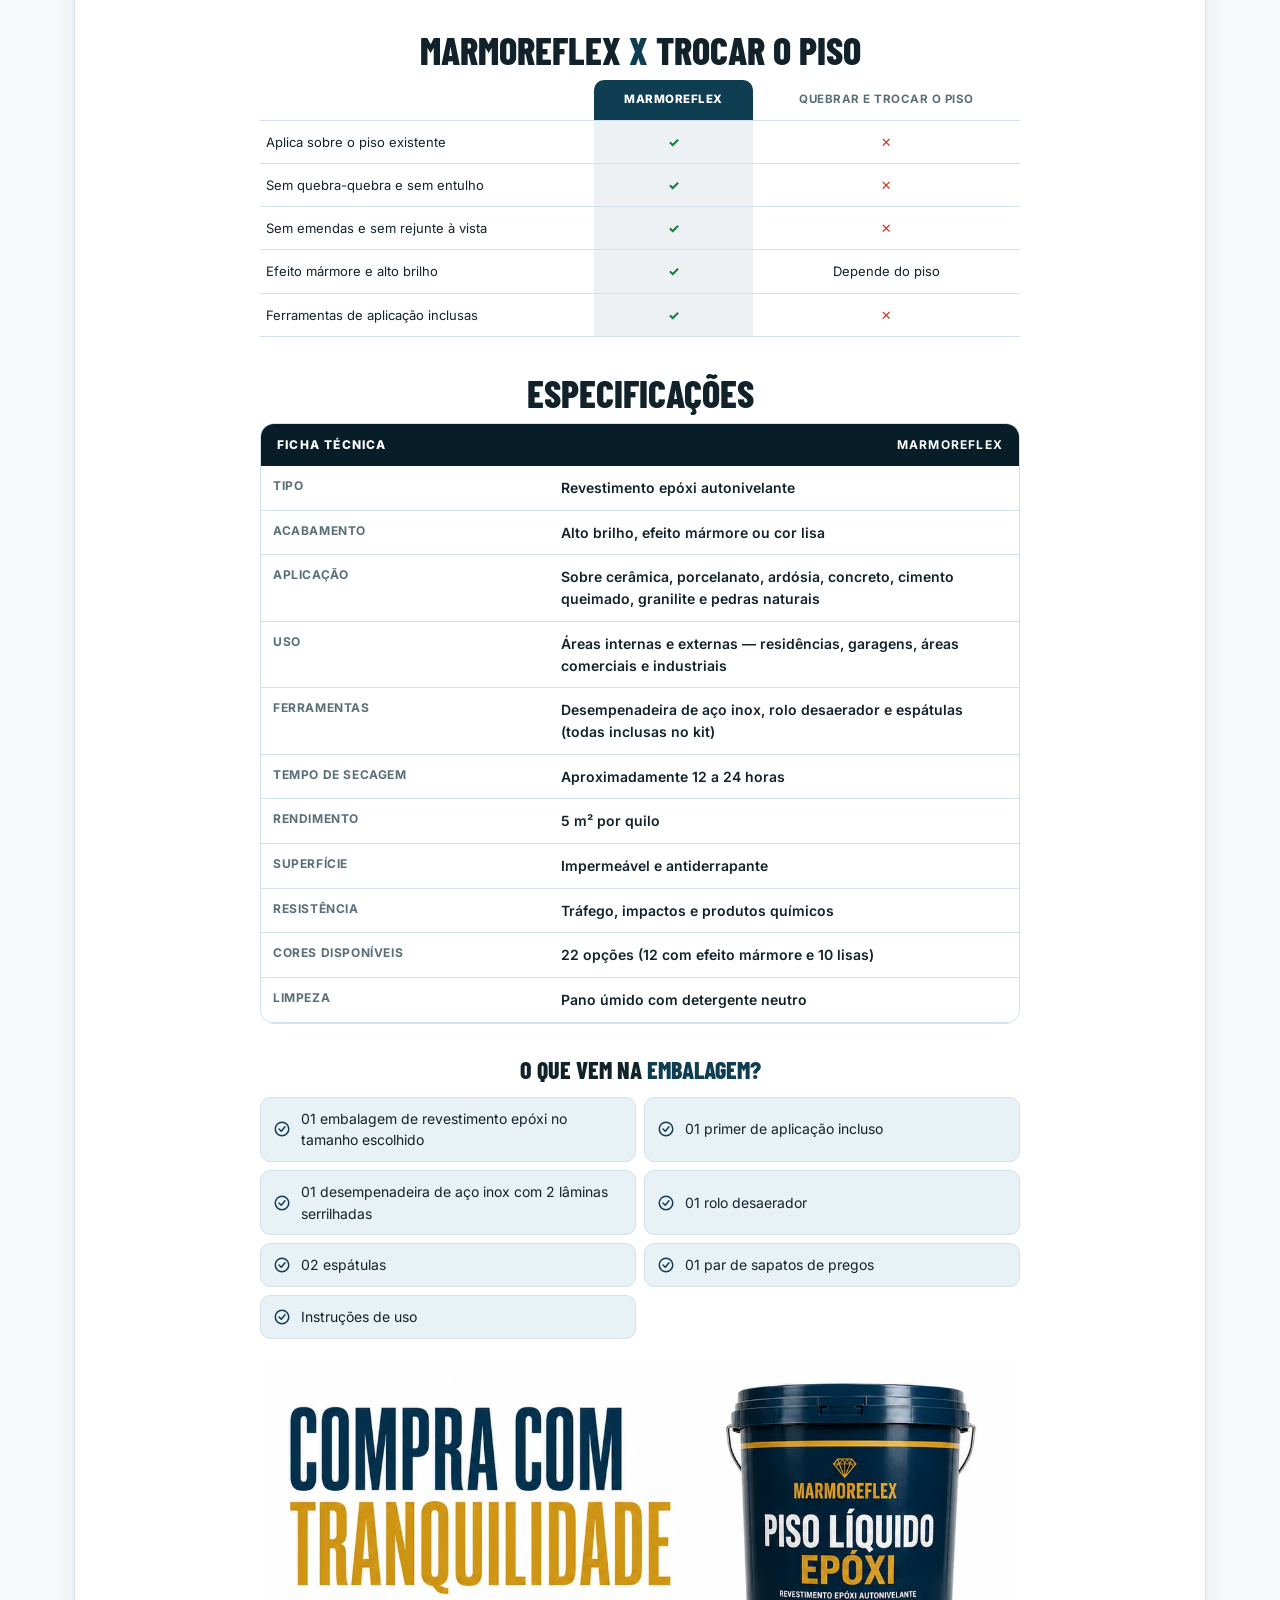
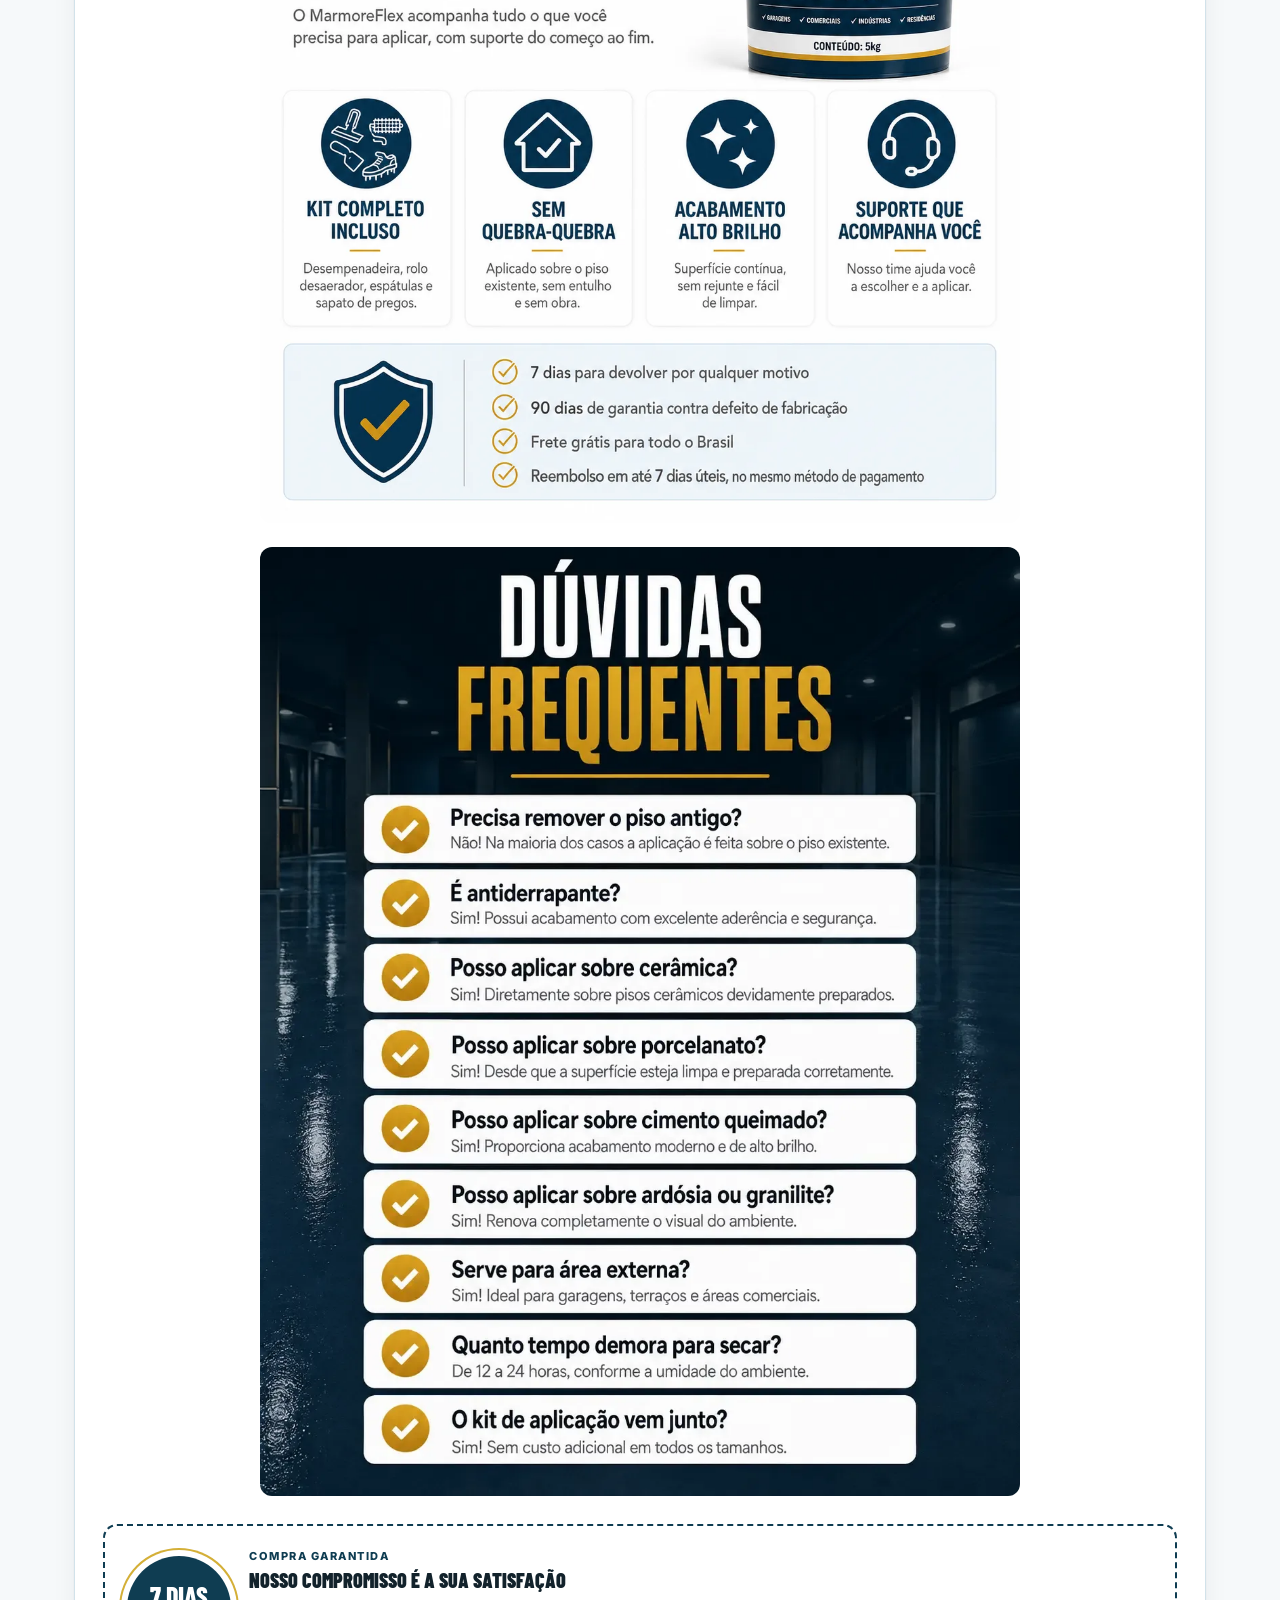
==== commit 7dd8aee5: "10kg (R$ 229,90) como mais vendido e tamanho padrão Co-Authored-By: Claude Opus 5.5 <noreply@anthrop" ====
--- a/index.html
+++ b/index.html
@@ -21,9 +21,9 @@
   <link rel="preconnect" href="https://fonts.googleapis.com">
   <link rel="preconnect" href="https://fonts.gstatic.com" crossorigin>
   <link href="https://fonts.googleapis.com/css2?family=Barlow+Condensed:wght@700;800&family=Inter:wght@400;500;600;700;800&display=swap" rel="stylesheet">
-  <link rel="stylesheet" href="css/styles.css?v=1.1">
-  <link rel="stylesheet" href="css/v2.css?v=1.1">
-  <link rel="stylesheet" href="css/mf.css?v=1.1">
+  <link rel="stylesheet" href="css/styles.css?v=1.2">
+  <link rel="stylesheet" href="css/v2.css?v=1.2">
+  <link rel="stylesheet" href="css/mf.css?v=1.2">
   <script type="application/ld+json">
   {
     "@context": "https://schema.org",
@@ -514,7 +514,7 @@
 
 <!-- Barra fixa de compra (celular): leva até as ofertas -->
 <div class="sticky-buy" data-sticky>
-  <img data-sticky-img src="images/kits/balde-5kg.png" alt="">
+  <img data-sticky-img src="images/kits/balde-10kg.png" alt="">
   <div class="sb-info"><b data-sticky-title>MarmoreFlex 5kg</b><span data-sticky-price>R$ 129,90</span><small data-sticky-color>Mármore Clássico</small></div>
   <a class="btn-buy" href="#ofertas" data-goto-buy>Comprar</a>
 </div>
@@ -592,7 +592,7 @@
   </div>
 </div>
 
-<script src="js/config.js?v=1.1"></script>
-<script src="js/app.js?v=1.1"></script>
+<script src="js/config.js?v=1.2"></script>
+<script src="js/app.js?v=1.2"></script>
 </body>
 </html>
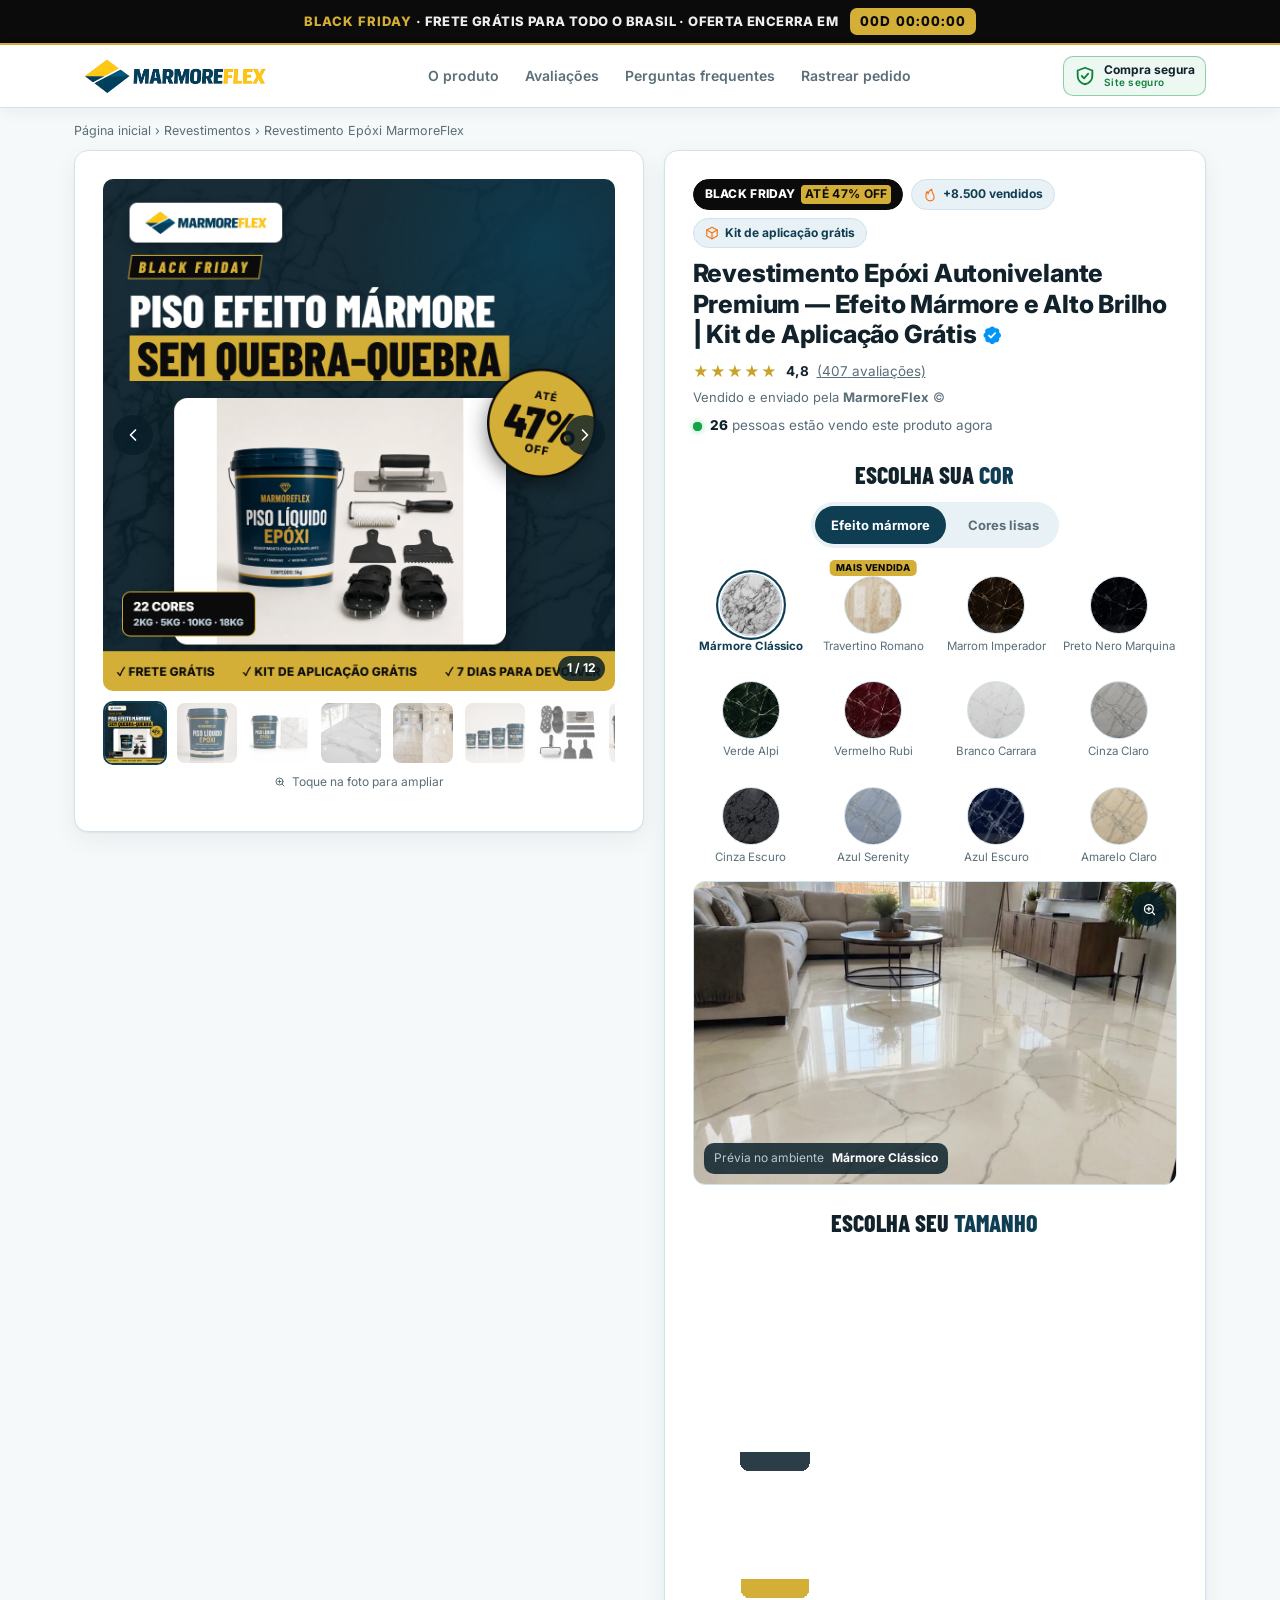
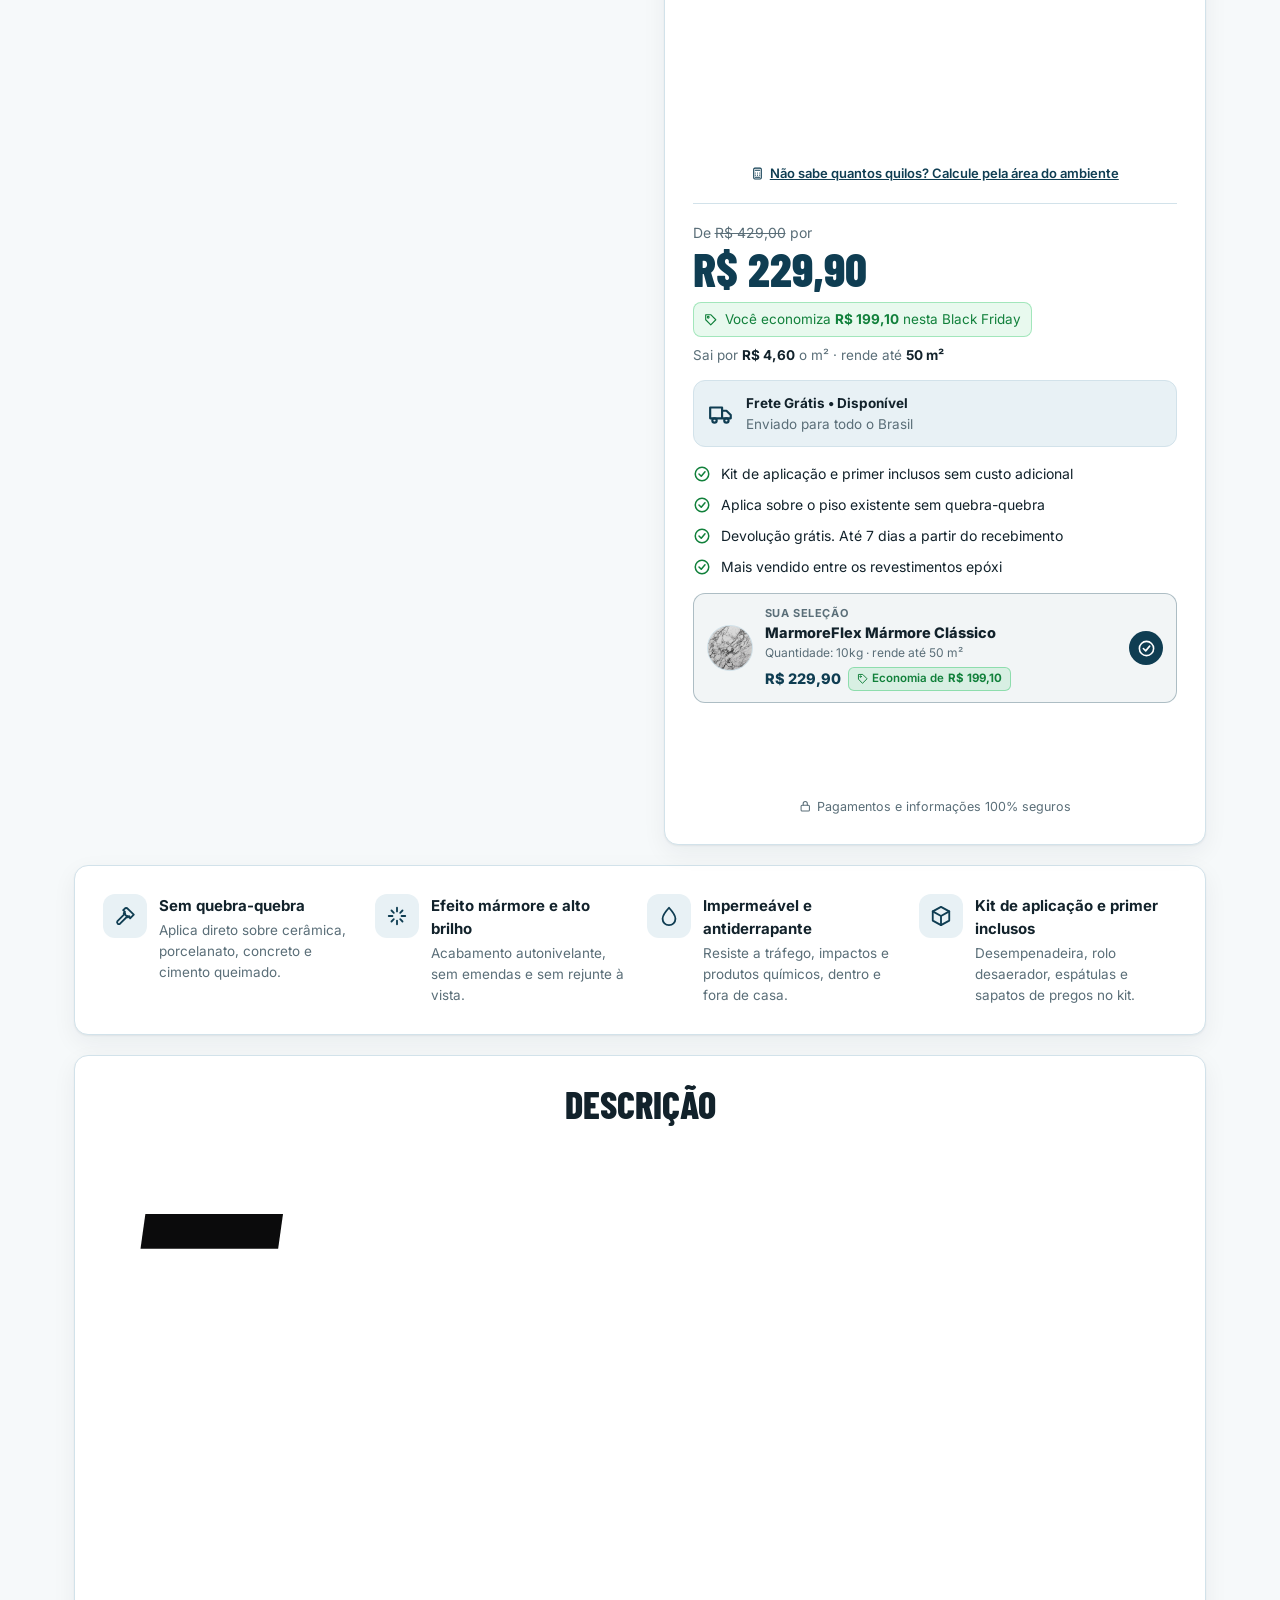
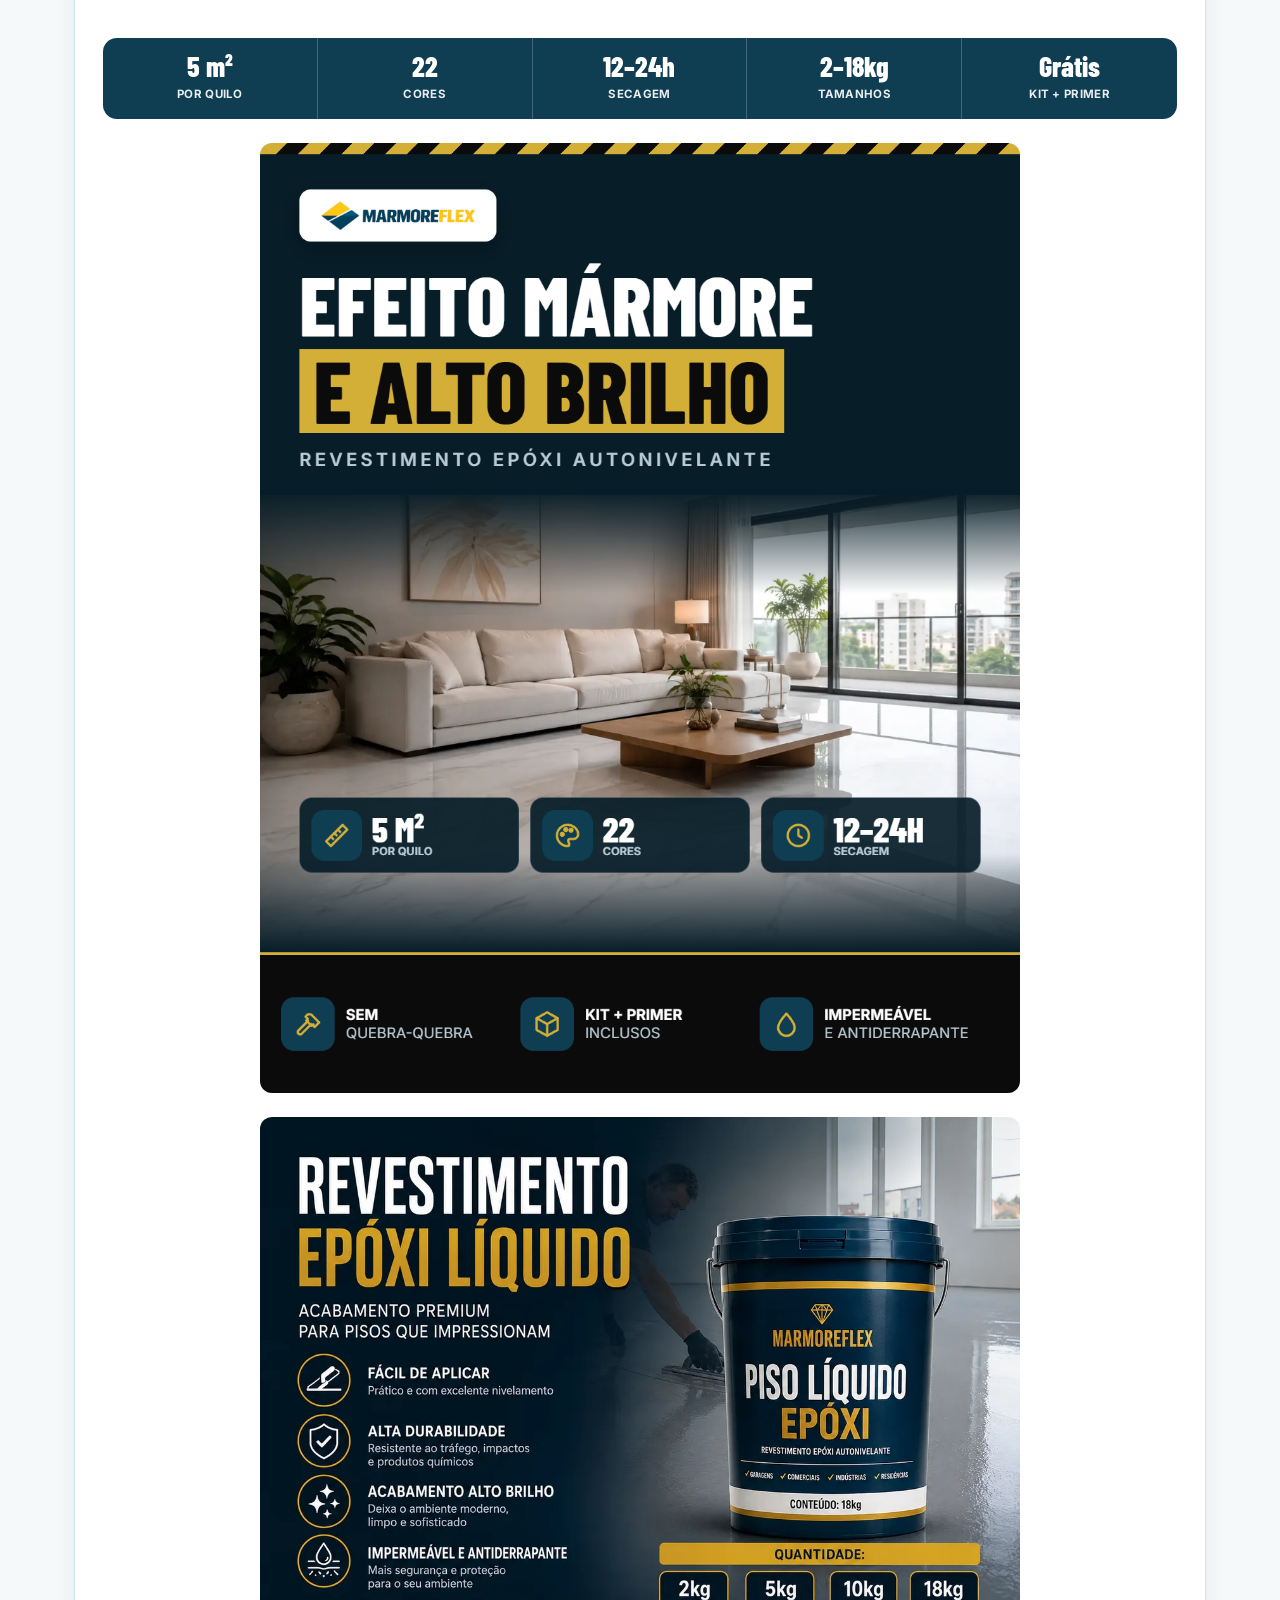
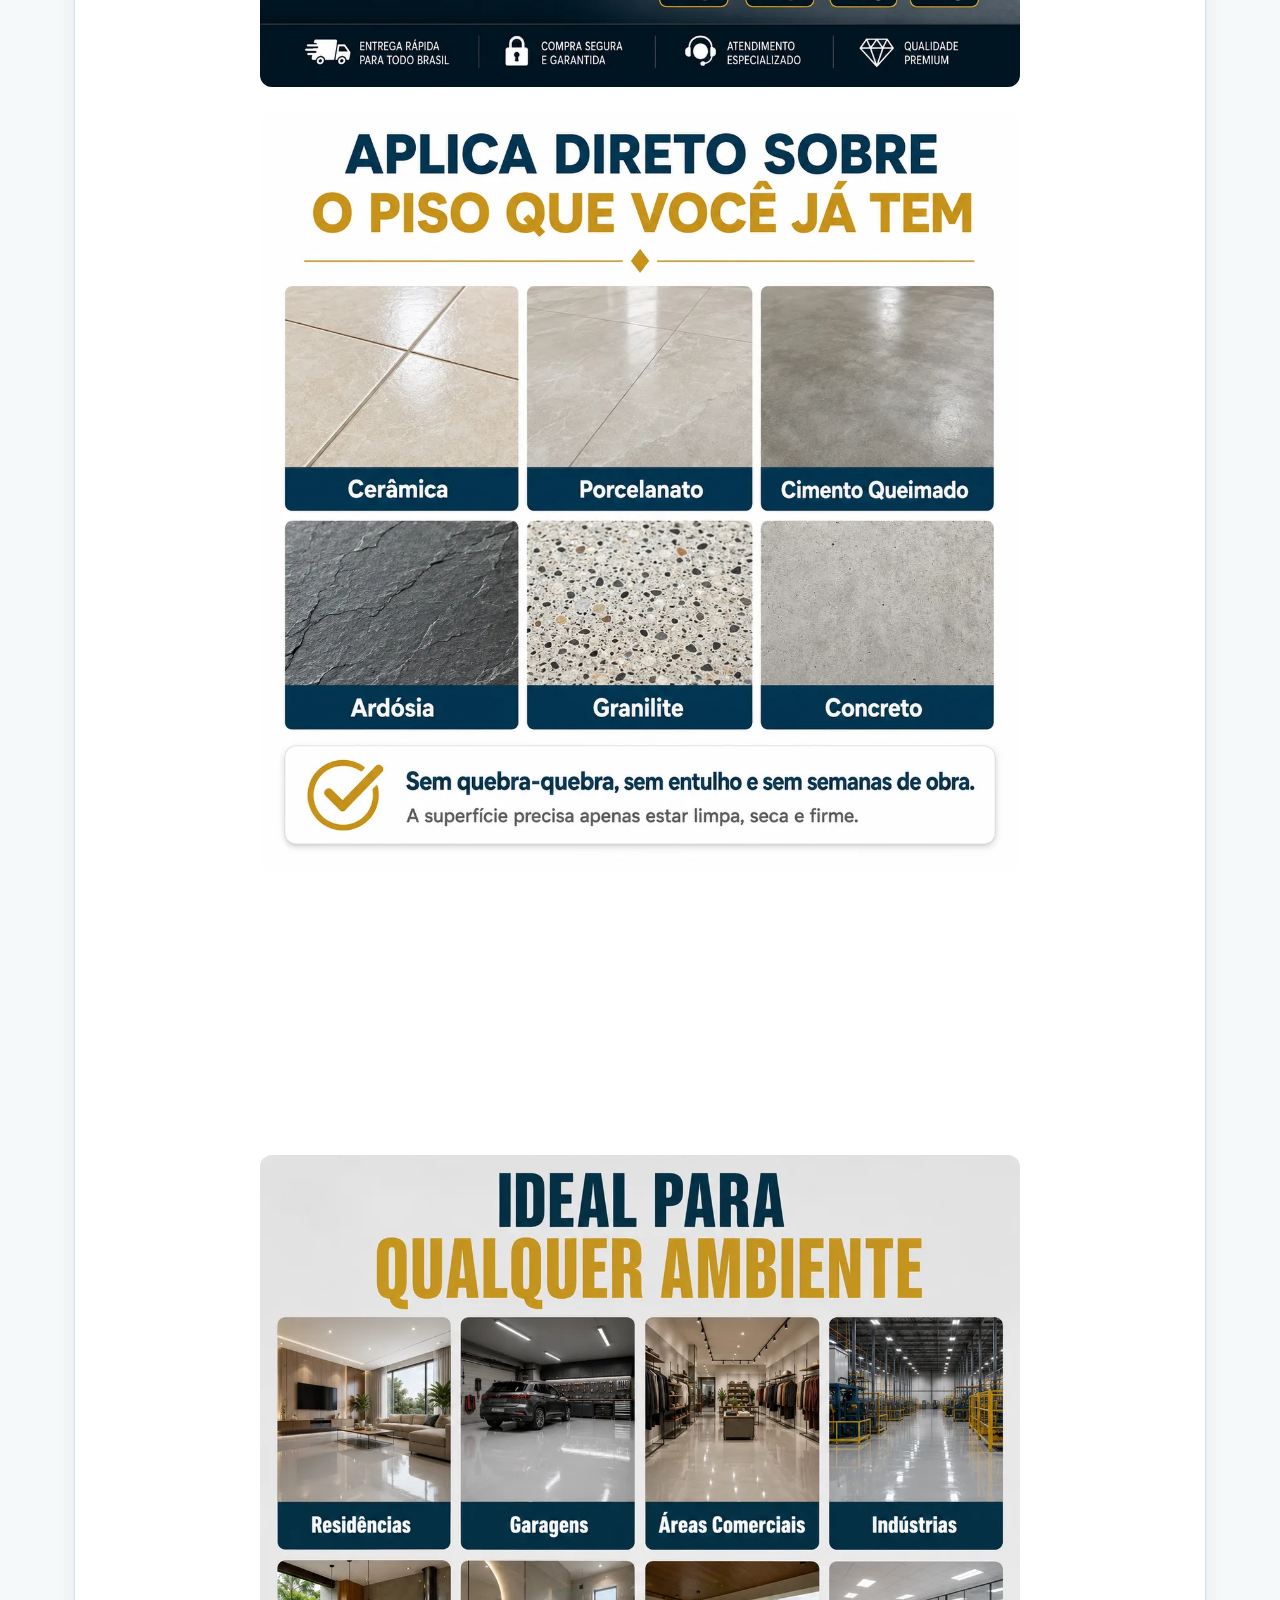
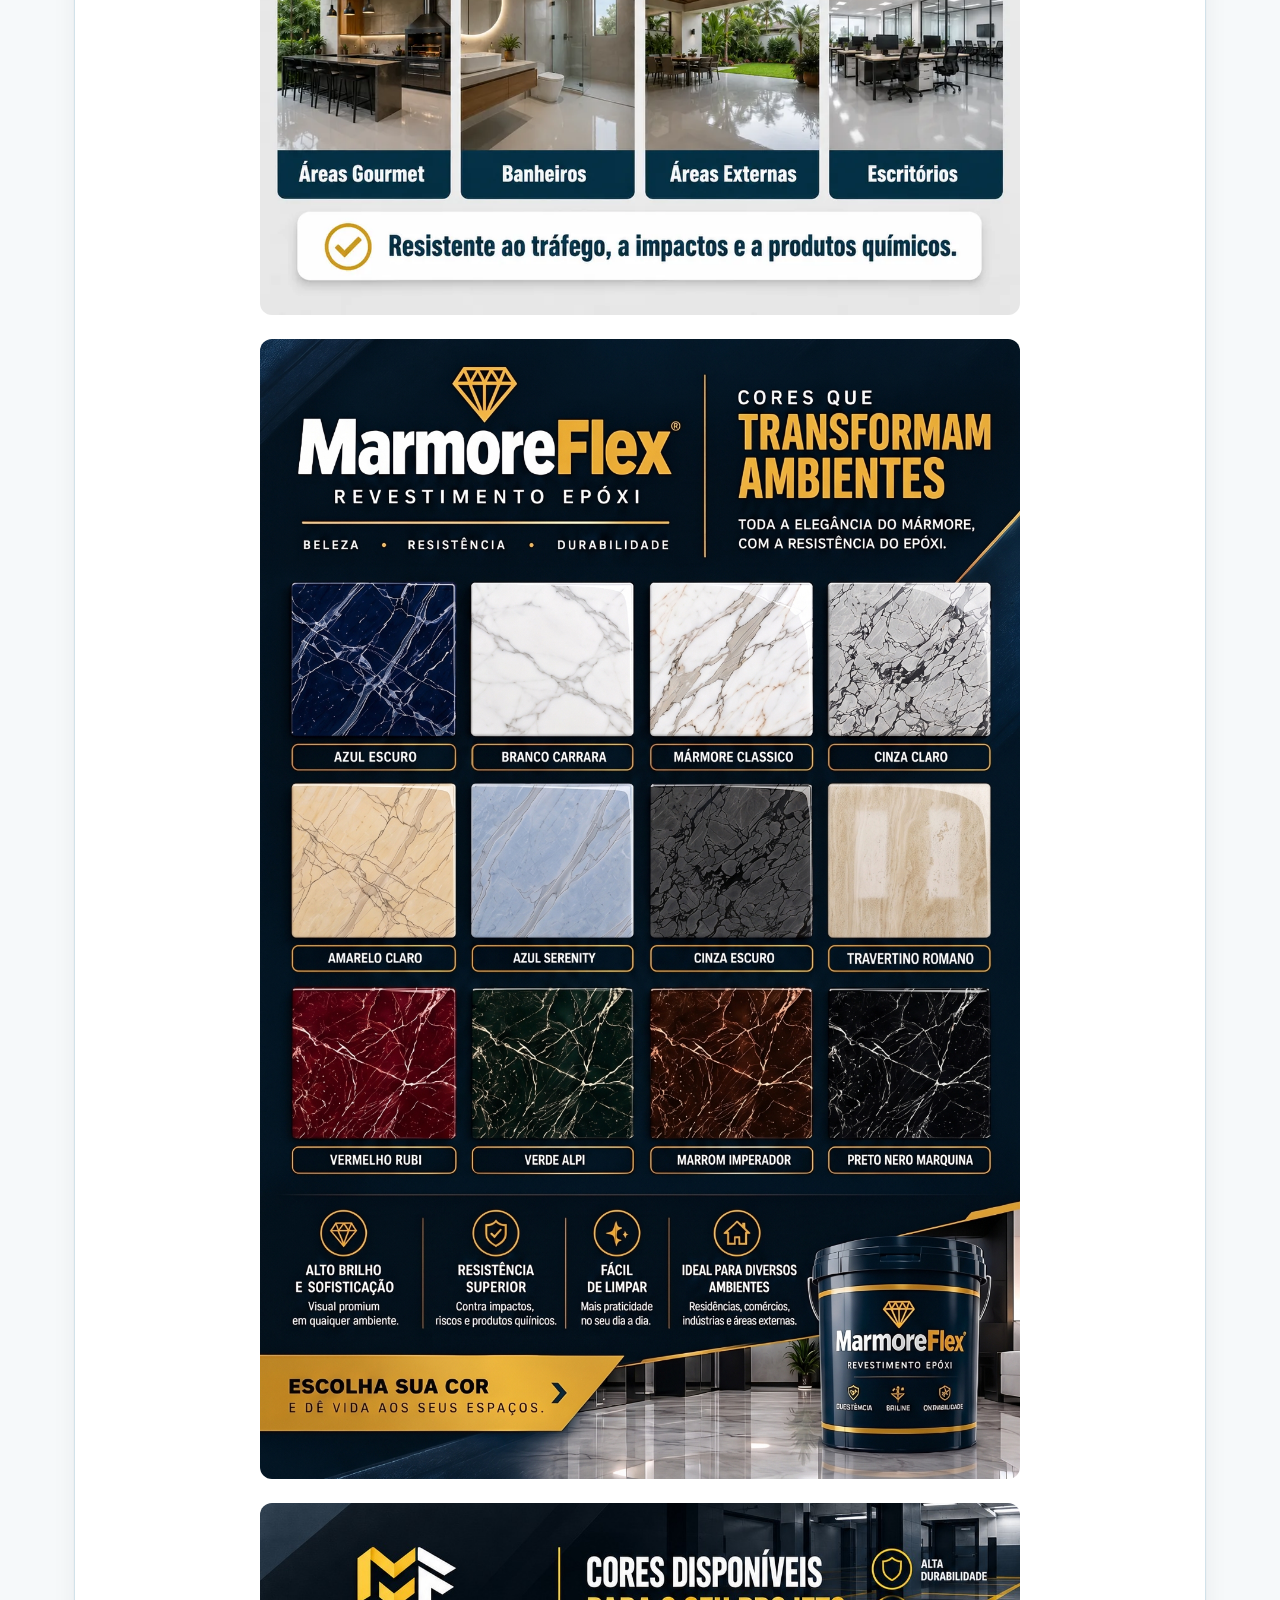
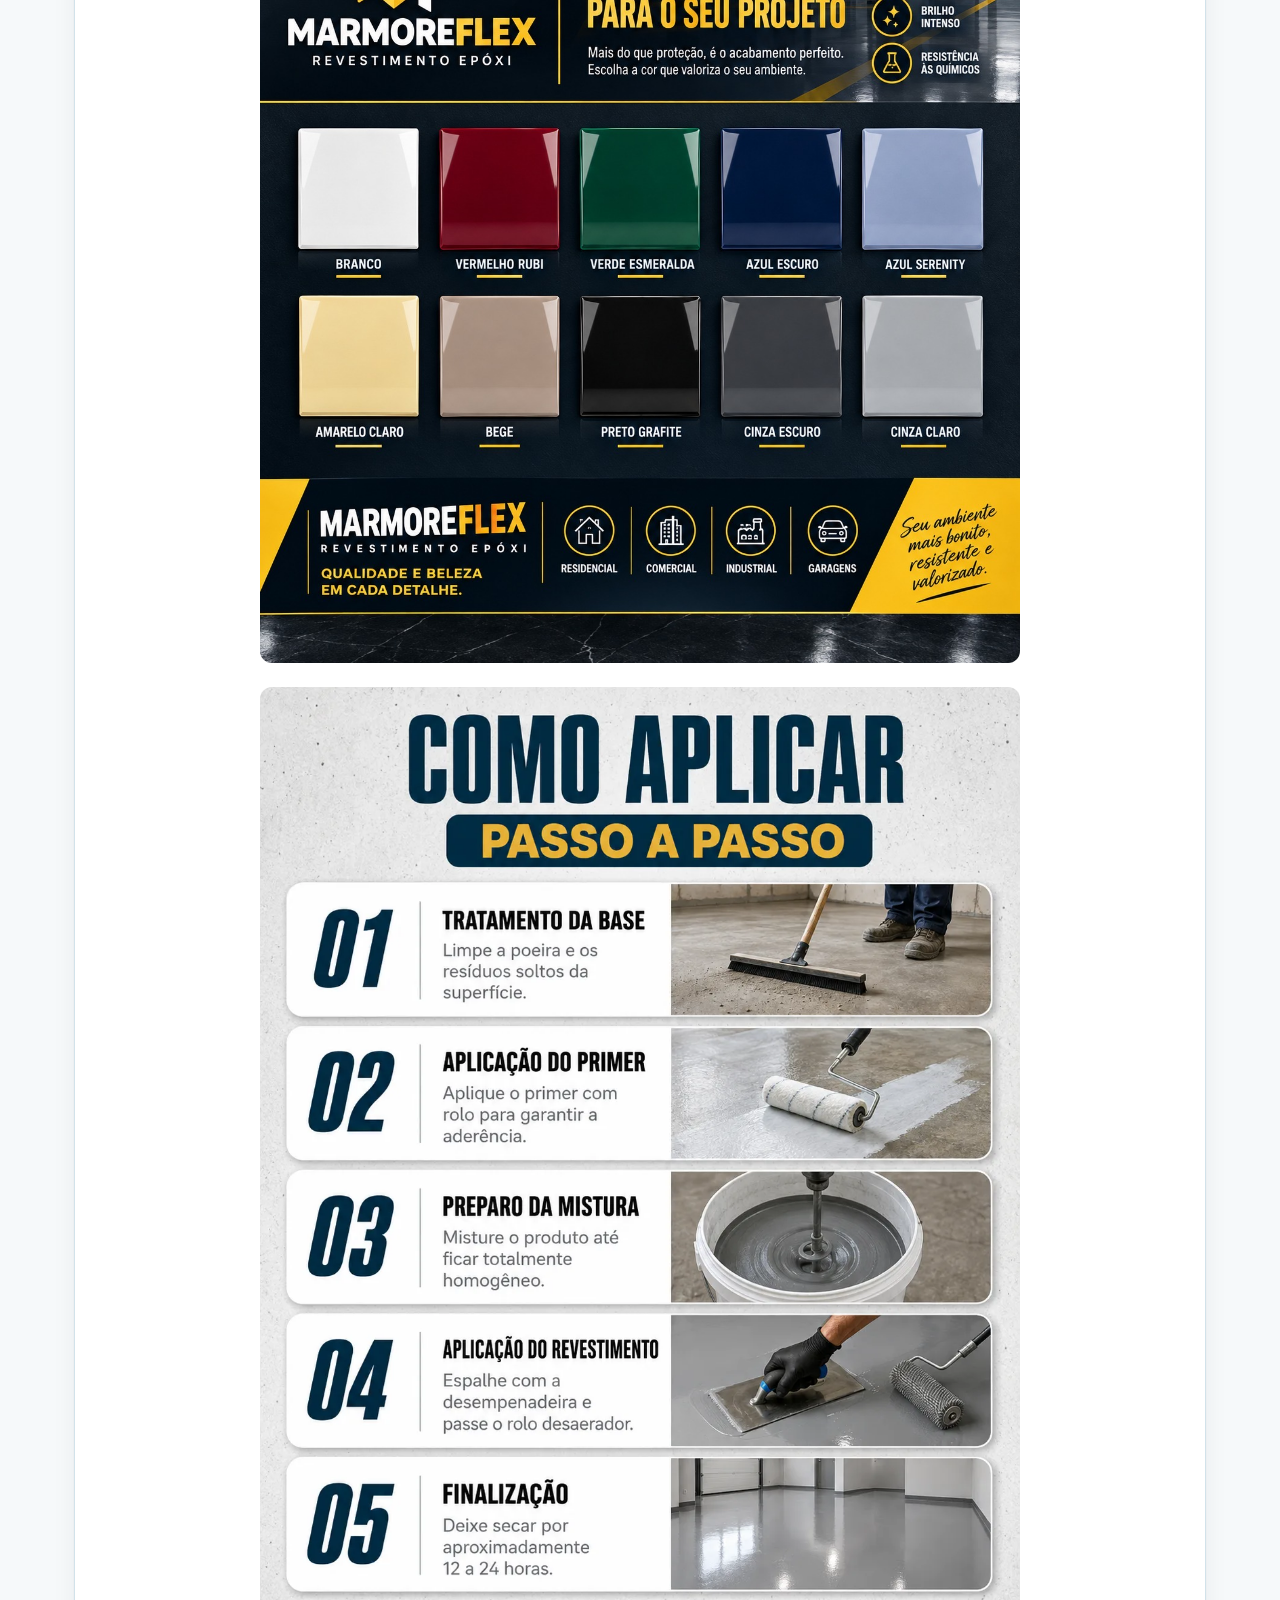
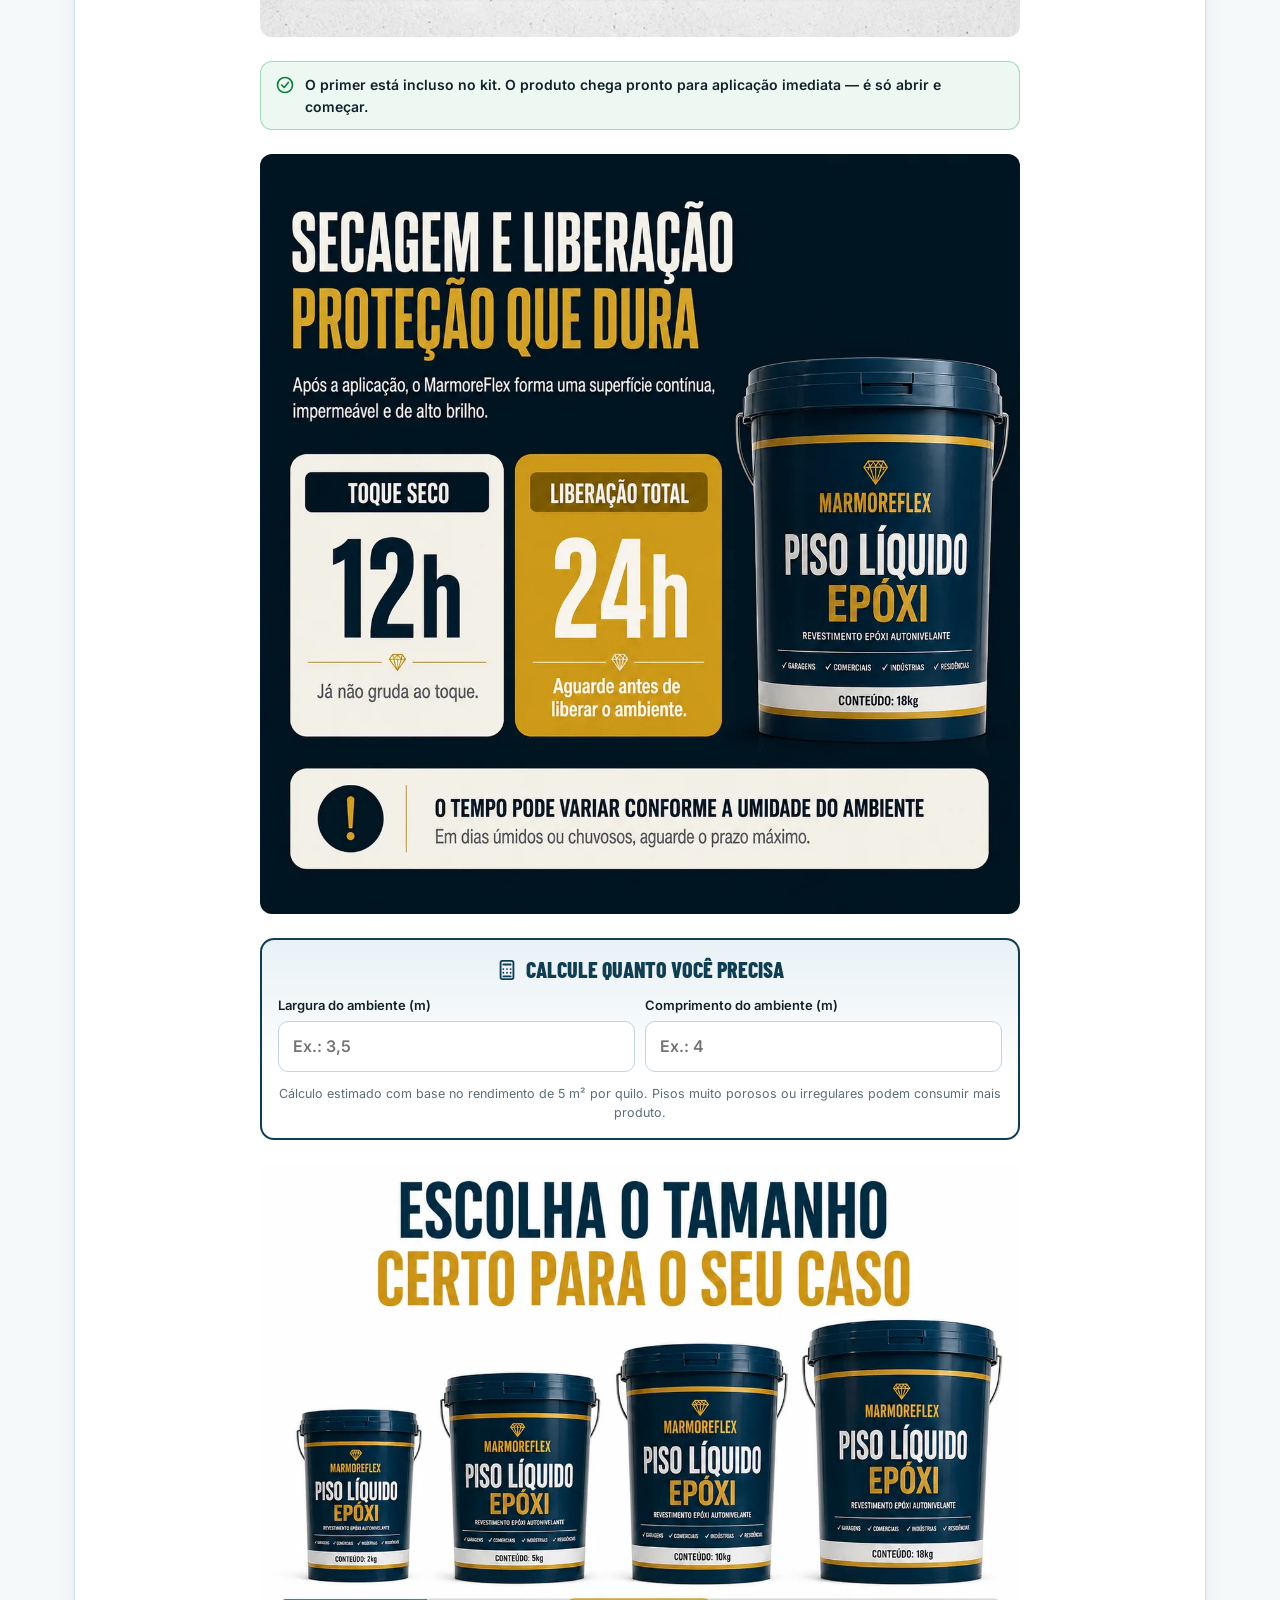
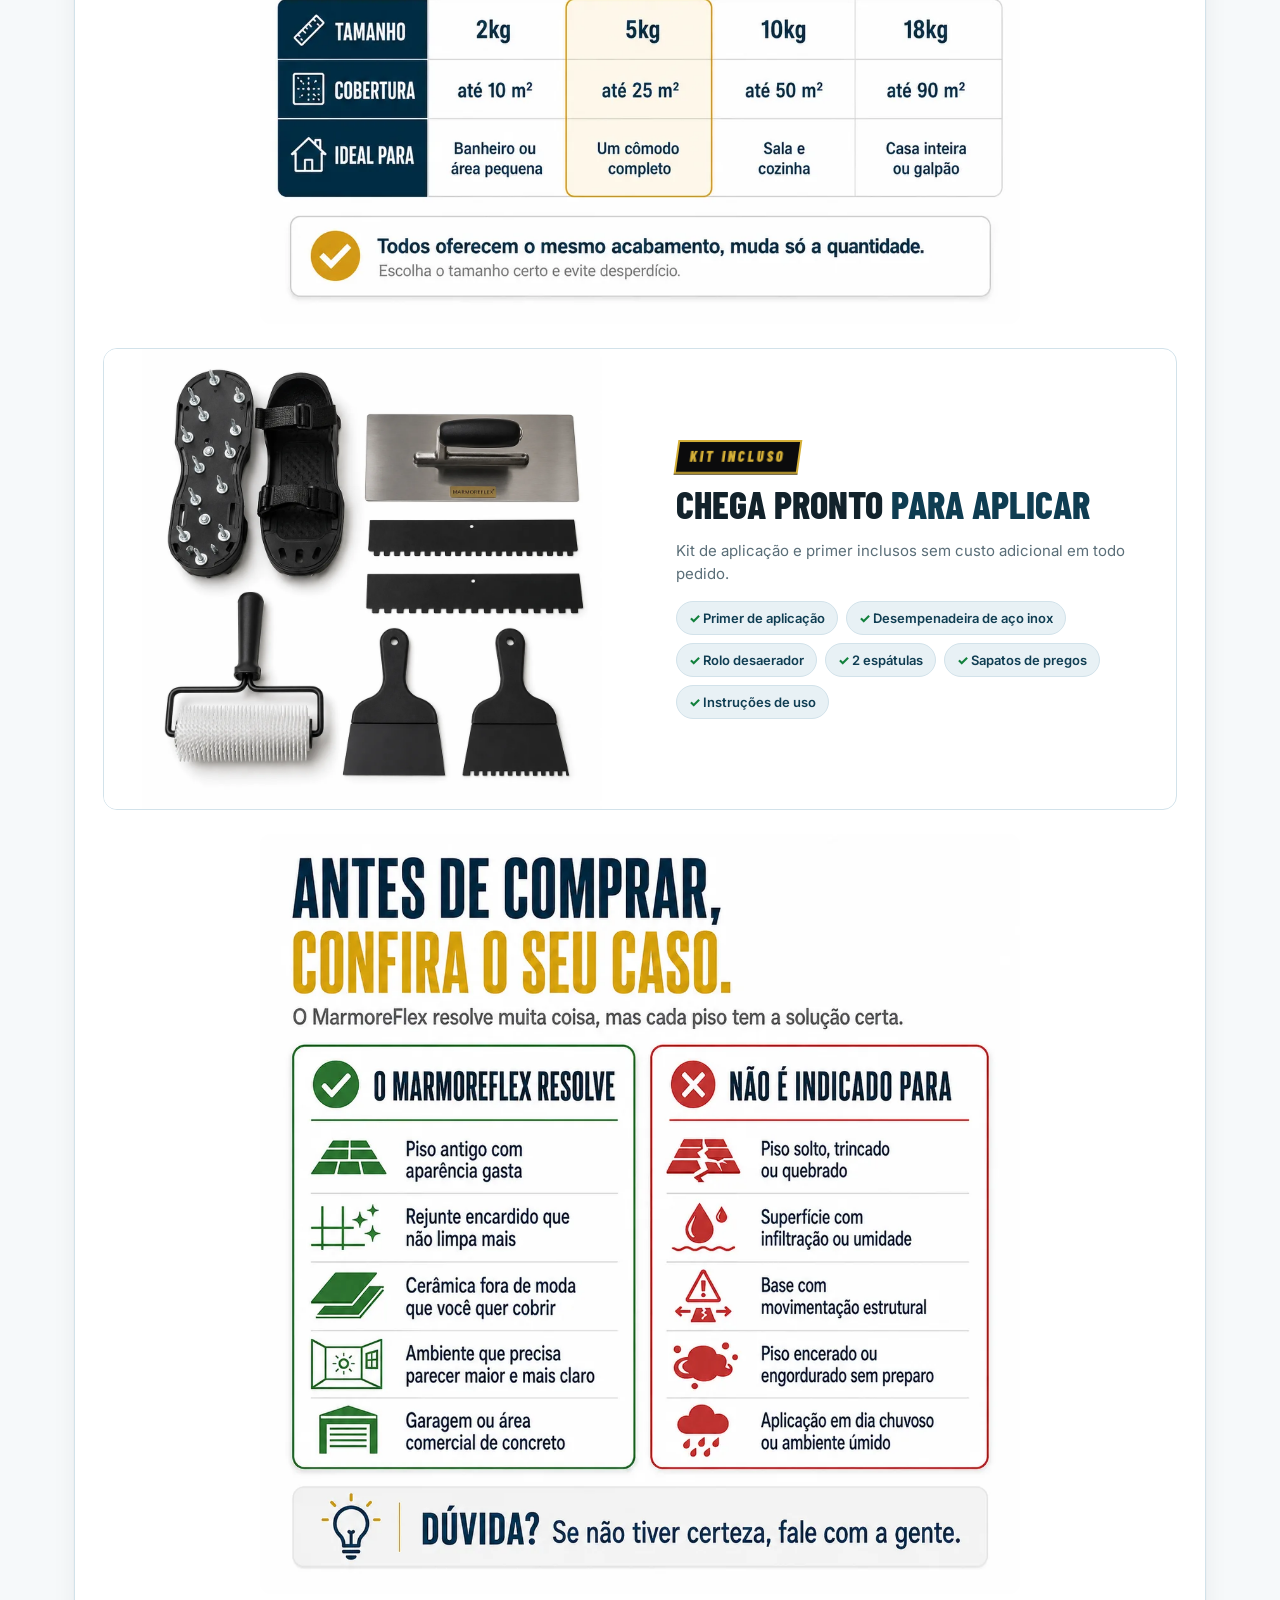
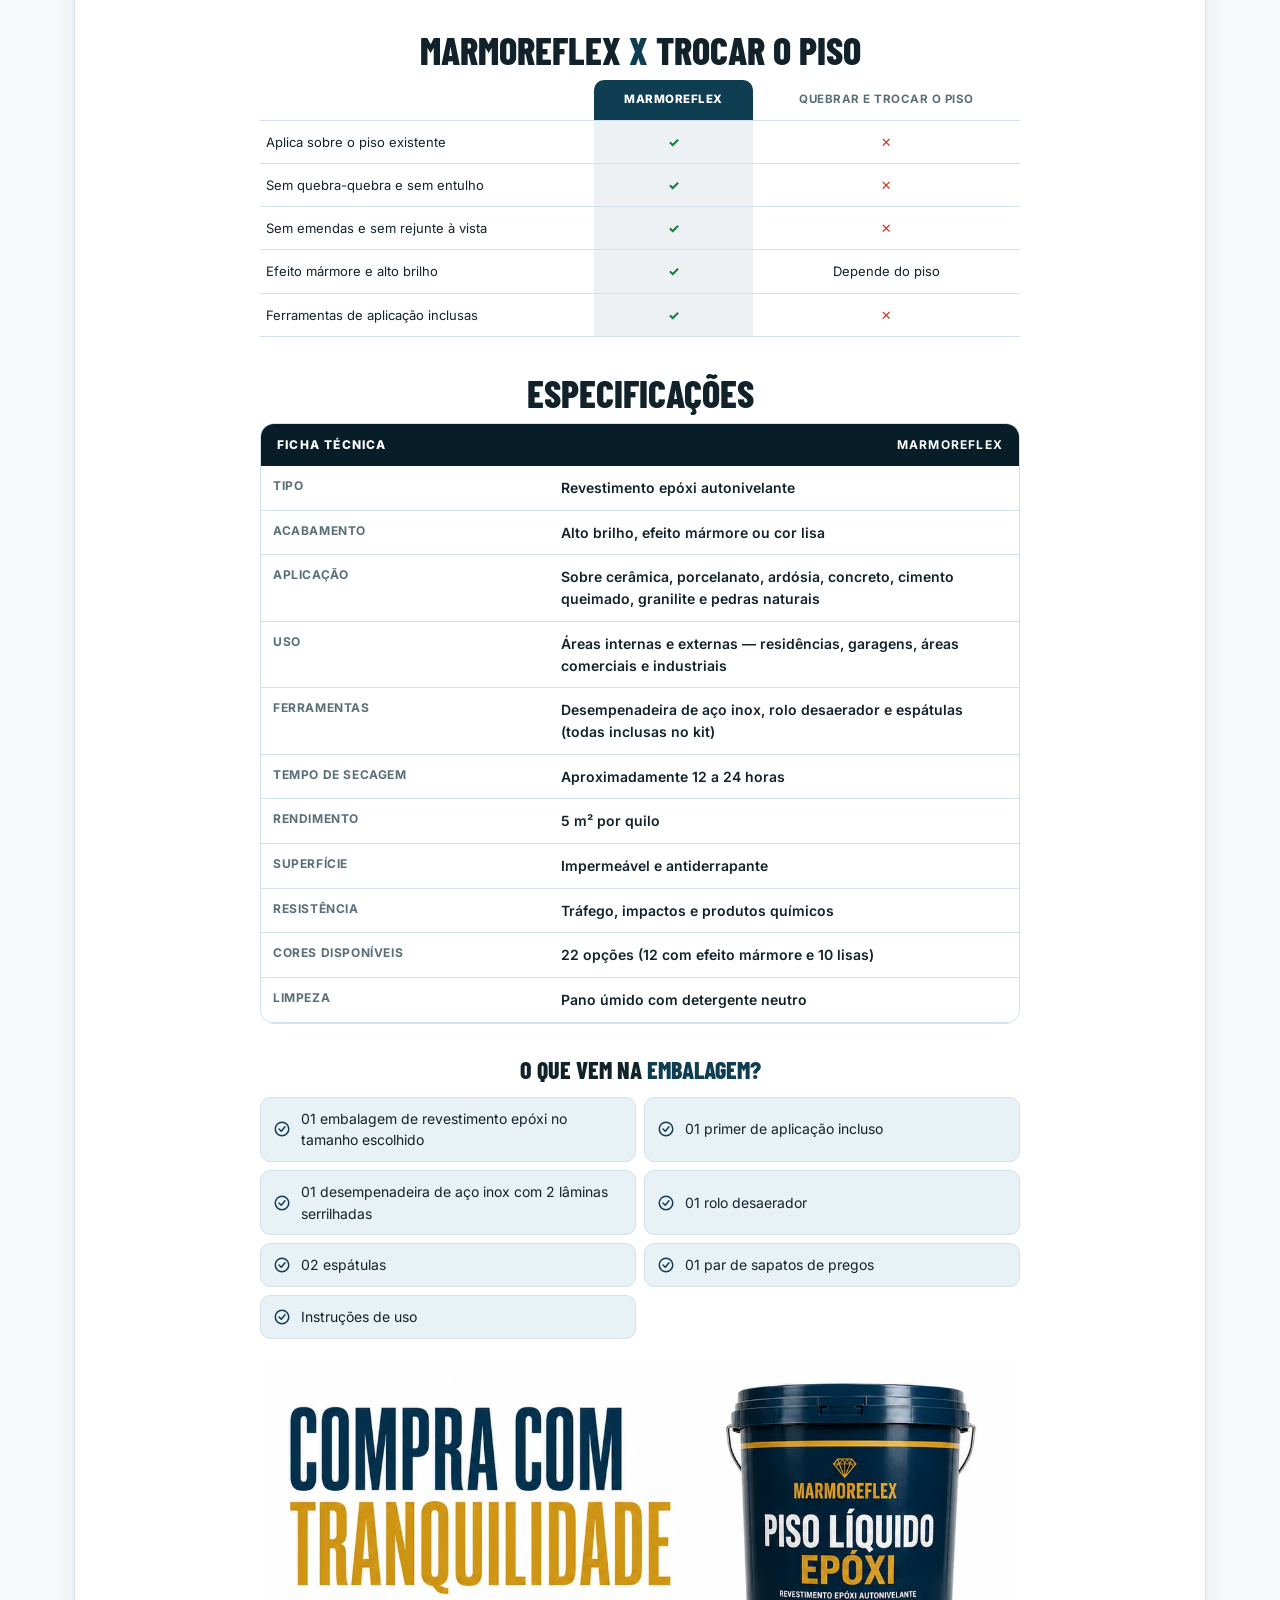
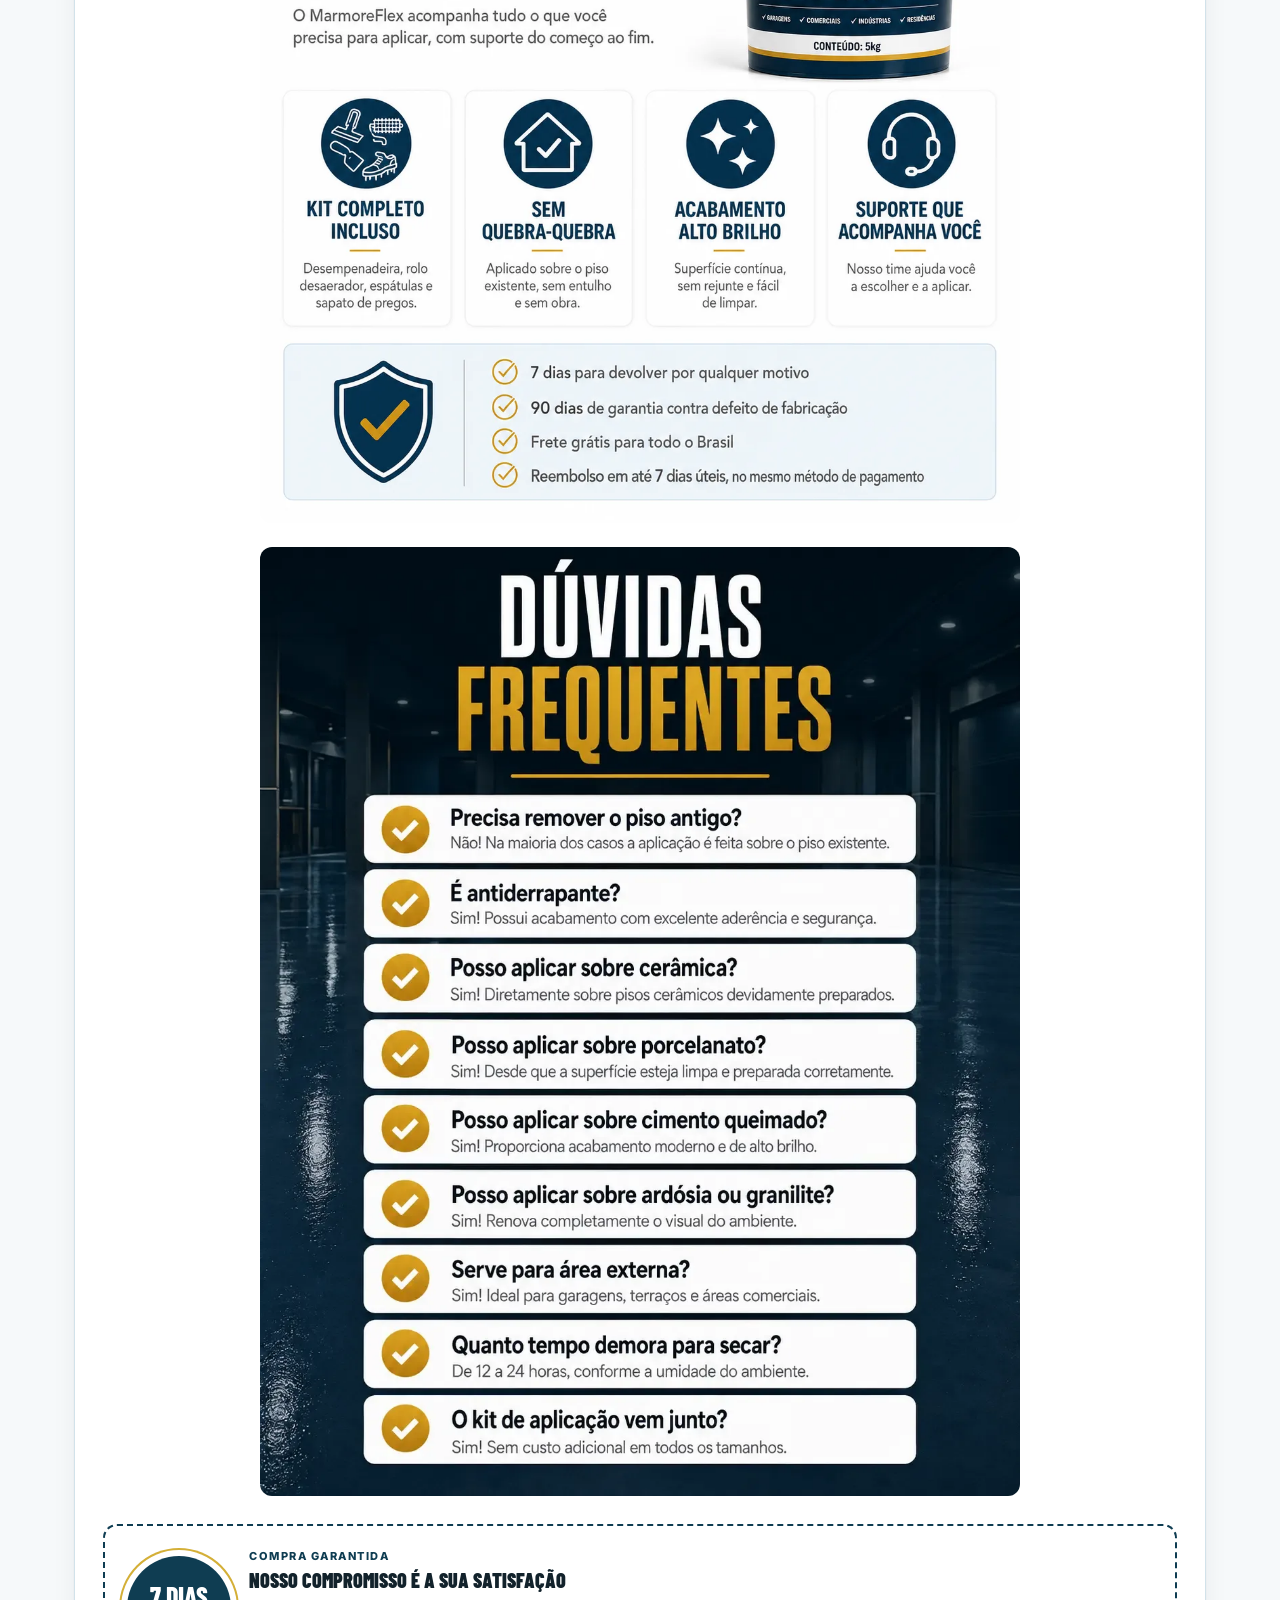
==== commit 3362e5a0: "Prévia no ambiente: clique amplia e passa por todas as cores Co-Authored-By: Claude Sonnet 5.5 <nore" ====
--- a/index.html
+++ b/index.html
@@ -23,7 +23,7 @@
   <link href="https://fonts.googleapis.com/css2?family=Barlow+Condensed:wght@700;800&family=Inter:wght@400;500;600;700;800&display=swap" rel="stylesheet">
   <link rel="stylesheet" href="css/styles.css?v=1.2">
   <link rel="stylesheet" href="css/v2.css?v=1.2">
-  <link rel="stylesheet" href="css/mf.css?v=1.2">
+  <link rel="stylesheet" href="css/mf.css?v=1.3">
   <script type="application/ld+json">
   {
     "@context": "https://schema.org",
@@ -188,8 +188,9 @@
       <h2 class="subhead" id="cores">Escolha sua <span>cor</span></h2>
       <div class="color-tabs" role="tablist" aria-label="Tipo de cor" data-color-tabs></div>
       <div class="swatches" data-swatches></div>
-      <figure class="floor-preview">
+      <figure class="floor-preview" tabindex="0" role="button" title="Clique para ampliar e ver as outras cores">
         <img data-floor-preview src="images/previews/marmore-classico.webp" alt="Simulação do piso MarmoreFlex Mármore Clássico aplicado em um ambiente" width="800" height="500">
+        <span class="fp-zoom" aria-hidden="true"><svg class="icon"><use href="#i-zoom"/></svg></span>
         <figcaption><span>Prévia no ambiente</span> <b data-floor-caption>Mármore Clássico</b></figcaption>
       </figure>
 
@@ -525,6 +526,7 @@
   <button type="button" class="gallery-arrow prev" aria-label="Imagem anterior" data-lb-prev><svg class="icon"><use href="#i-left"/></svg></button>
   <img alt="">
   <button type="button" class="gallery-arrow next" aria-label="Próxima imagem" data-lb-next><svg class="icon"><use href="#i-right"/></svg></button>
+  <span class="lb-caption" data-lb-caption aria-live="polite" hidden></span>
   <span class="gallery-counter lb-counter" data-lb-counter></span>
 </div>
 
@@ -593,6 +595,6 @@
 </div>
 
 <script src="js/config.js?v=1.2"></script>
-<script src="js/app.js?v=1.2"></script>
+<script src="js/app.js?v=1.3"></script>
 </body>
 </html>
--- a/css/mf.css
+++ b/css/mf.css
@@ -97,6 +97,10 @@
 .floor-preview img { width: 100%; aspect-ratio: 16 / 10; object-fit: cover; }
 .floor-preview figcaption { position: absolute; left: 10px; bottom: 10px; display: flex; flex-wrap: wrap; gap: 4px 8px; align-items: baseline; background: rgba(7, 29, 40, .82); color: #fff; border-radius: 10px; padding: 6px 10px; font-size: 12px; max-width: calc(100% - 20px); }
 .floor-preview figcaption span { color: var(--on-dark-muted); }
+.floor-preview { cursor: zoom-in; }
+.fp-zoom { position: absolute; top: 10px; right: 10px; width: 34px; height: 34px; border-radius: 99px; display: grid; place-items: center; background: rgba(7, 29, 40, .82); color: #fff; pointer-events: none; }
+.lb-caption { position: absolute; left: 50%; bottom: 52px; transform: translateX(-50%); max-width: 90vw; white-space: nowrap; background: #fff; color: var(--primary); font-weight: 800; font-size: 14px; border-radius: 99px; padding: 7px 16px; z-index: 2; }
+.lb-caption[hidden] { display: none; }
 
 /* Tamanhos (kg) */
 .offer.size { grid-template-columns: auto 72px minmax(0, 1fr); grid-template-areas: "r i m" "r i p"; }
